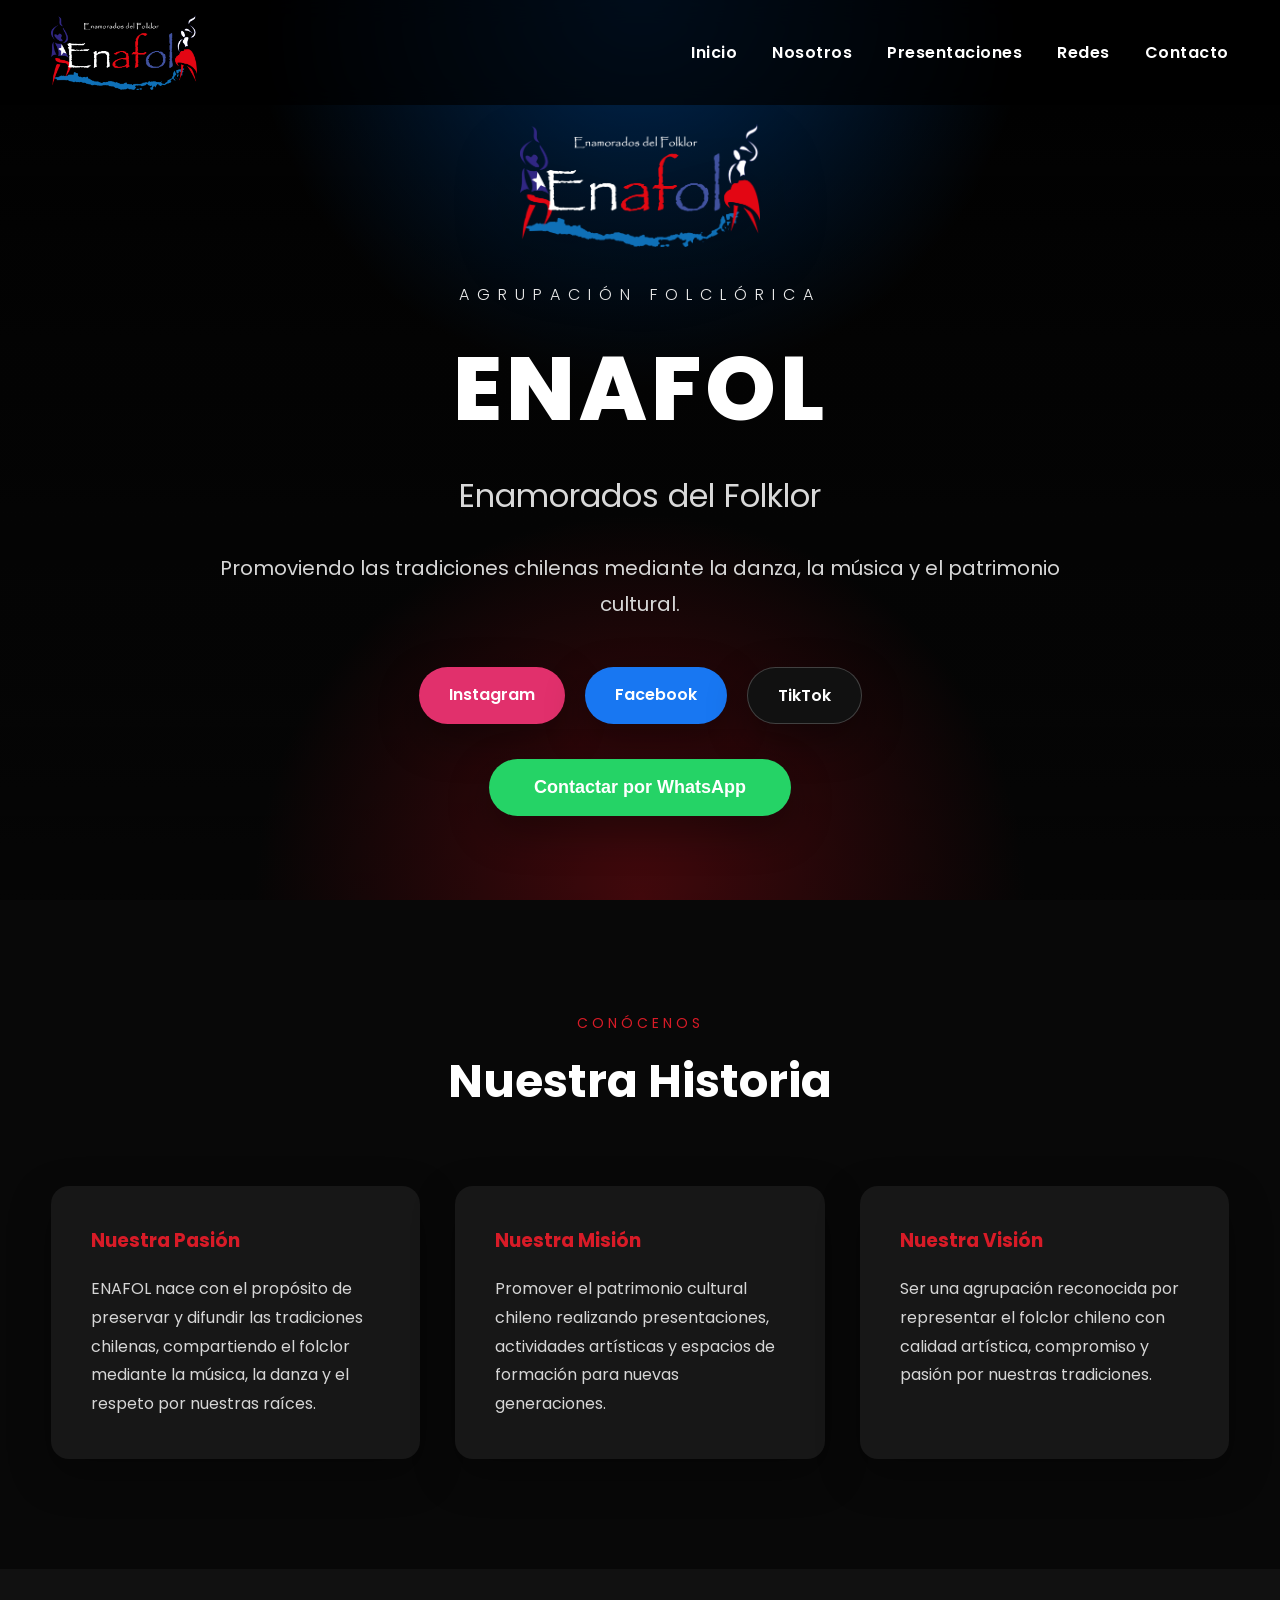
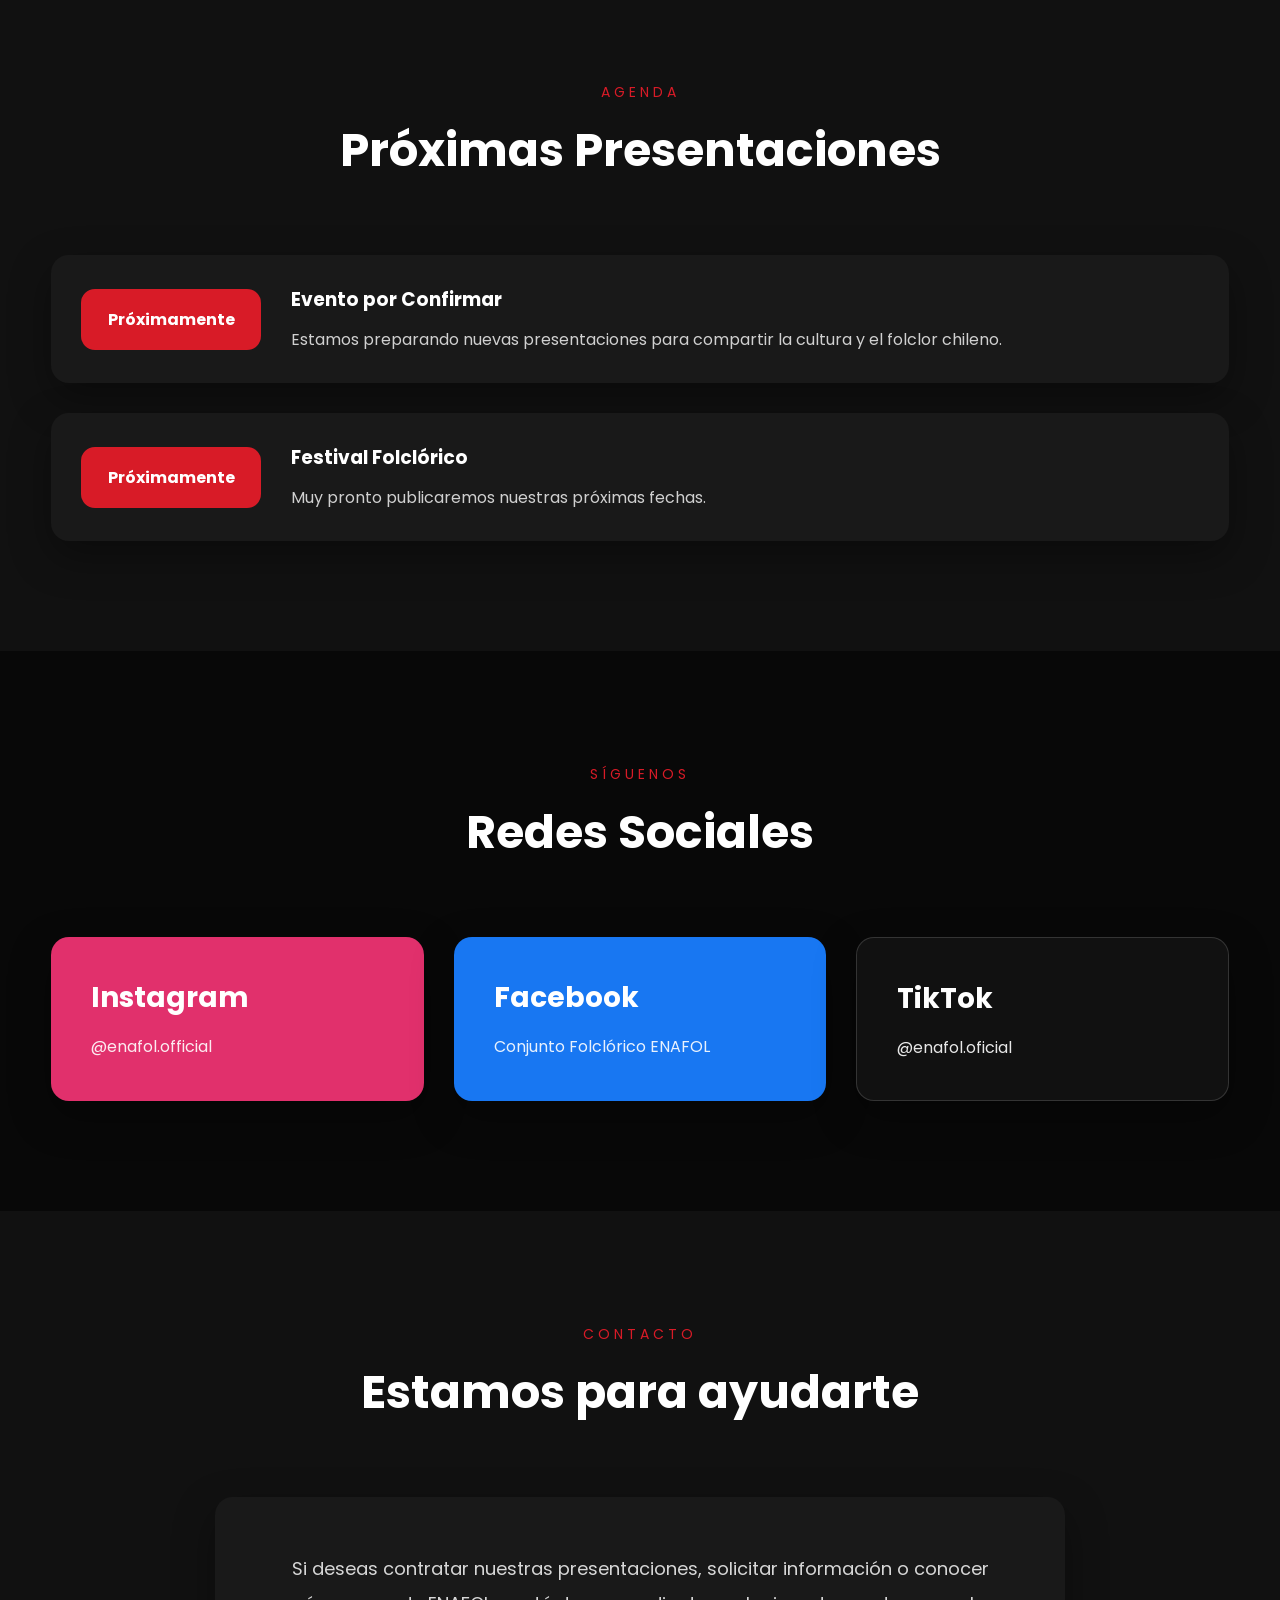
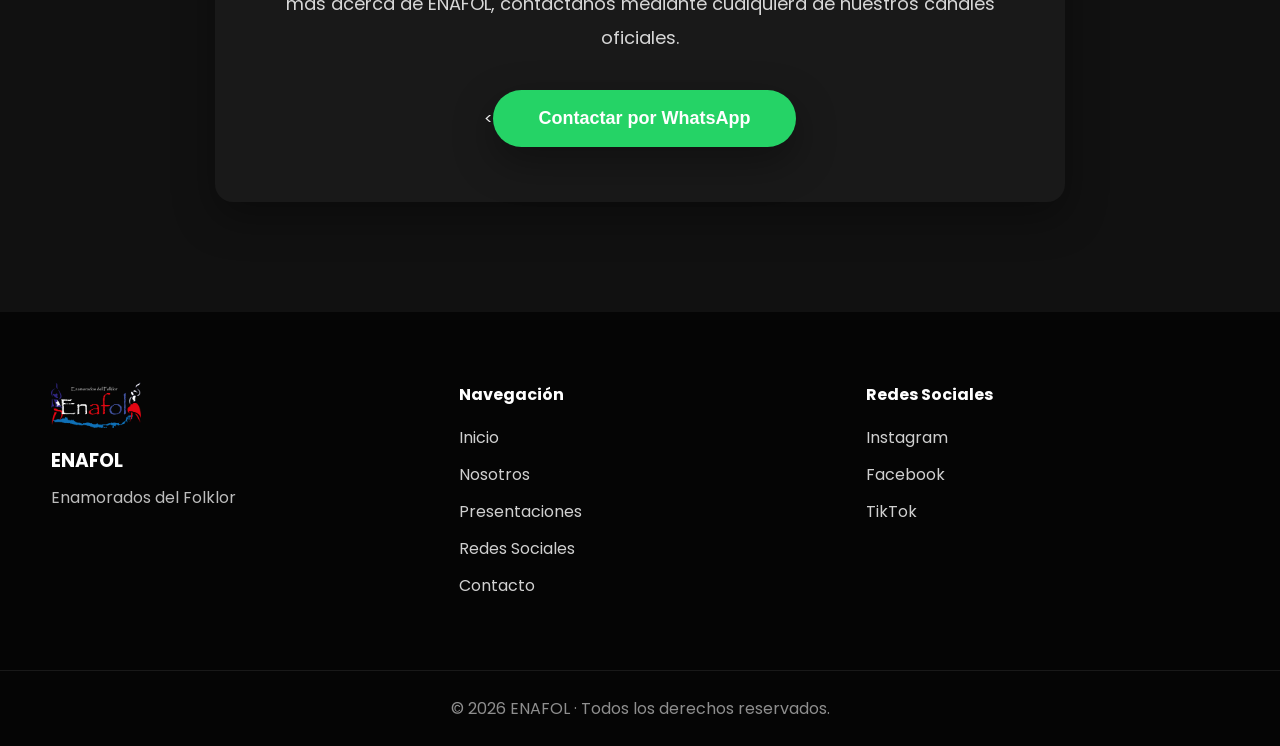
==== index.html @ a0779ae0 "remm" ====
<!DOCTYPE html>
<html lang="es">

<head>

    <meta charset="UTF-8">

    <meta name="viewport"
          content="width=device-width, initial-scale=1.0">

    <meta http-equiv="X-UA-Compatible"
          content="IE=edge">

    <title>ENAFOL | Enamorados del Folklor</title>

    <meta name="description"
          content="Agrupación Folclórica ENAFOL - Difusión de la cultura y tradiciones chilenas.">

    <meta name="keywords"
          content="Folclor, Chile, Cueca, ENAFOL, Música, Danza">

    <meta name="author"
          content="ENAFOL">

    <meta name="theme-color"
          content="#0b0b0b">

    <link rel="manifest"
          href="manifest.json">

    <link rel="icon"
          href="assets/images/logo.png">

    <link rel="preconnect"
          href="https://fonts.googleapis.com">

    <link rel="preconnect"
          href="https://fonts.gstatic.com"
          crossorigin>

    <link href="https://fonts.googleapis.com/css2?family=Poppins:wght@300;400;500;600;700;800&display=swap"
          rel="stylesheet">

    <link rel="stylesheet"
          href="css/style.css">

</head>

<body>

<header id="header">

    <div class="container">

        <a href="#inicio"
           class="logo">

            <img src="assets/images/logo.png"
                 alt="Logo ENAFOL">

        </a>

        <button id="btnMenu"
                class="menu-toggle">

            ☰

        </button>

        <nav id="menu">

            <ul>

                <li>

                    <a href="#inicio">

                        Inicio

                    </a>

                </li>

                <li>

                    <a href="#nosotros">

                        Nosotros

                    </a>

                </li>

                <li>

                    <a href="#presentaciones">

                        Presentaciones

                    </a>

                </li>

                <li>

                    <a href="#redes">

                        Redes

                    </a>

                </li>

                <li>

                    <a href="#contacto">

                        Contacto

                    </a>

                </li>

            </ul>

        </nav>

    </div>

</header>

<section id="inicio"
         class="hero">

    <div class="hero-background"></div>

    <div class="hero-overlay"></div>

    <div class="hero-content">

        <img class="hero-logo"
             src="assets/images/logo.png"
             alt="Logo ENAFOL">

        <span class="hero-small">

            AGRUPACIÓN FOLCLÓRICA

        </span>

        <h1>

            ENAFOL

        </h1>

        <h2>

            Enamorados del Folklor

        </h2>

        <p>

            Promoviendo las tradiciones chilenas mediante la danza,
            la música y el patrimonio cultural.

        </p>

        <div class="hero-buttons">

            <a class="btn btn-instagram"

               href="https://www.instagram.com/enafol.official"

               target="_blank">

                Instagram

            </a>

            <a class="btn btn-facebook"

               href="https://www.facebook.com/conjuntofolcloricoEnafol"

               target="_blank">

                Facebook

            </a>

            <a class="btn btn-tiktok"

               href="https://www.tiktok.com/@enafol.oficial"

               target="_blank">

                TikTok

            </a>

        </div>

        <button class="btn-whatsapp abrirWhatsapp">
                Contactar por WhatsApp
        </button>

    </div>

</section>
<section id="nosotros"
         class="section">

    <div class="container">

        <div class="section-title">

            <span>Conócenos</span>

            <h2>Nuestra Historia</h2>

        </div>

        <div class="about-grid">

            <div class="about-card">

                <h3>

                    Nuestra Pasión

                </h3>

                <p>

                    ENAFOL nace con el propósito de preservar y difundir
                    las tradiciones chilenas, compartiendo el folclor
                    mediante la música, la danza y el respeto por nuestras
                    raíces.

                </p>

            </div>

            <div class="about-card">

                <h3>

                    Nuestra Misión

                </h3>

                <p>

                    Promover el patrimonio cultural chileno realizando
                    presentaciones, actividades artísticas y espacios de
                    formación para nuevas generaciones.

                </p>

            </div>

            <div class="about-card">

                <h3>

                    Nuestra Visión

                </h3>

                <p>

                    Ser una agrupación reconocida por representar el
                    folclor chileno con calidad artística, compromiso y
                    pasión por nuestras tradiciones.

                </p>

            </div>

        </div>

    </div>

</section>

<section id="presentaciones"
         class="section dark">

    <div class="container">

        <div class="section-title">

            <span>Agenda</span>

            <h2>Próximas Presentaciones</h2>

        </div>

        <div class="events">

            <div class="event-card">

                <div class="event-date">

                    Próximamente

                </div>

                <div class="event-info">

                    <h3>

                        Evento por Confirmar

                    </h3>

                    <p>

                        Estamos preparando nuevas presentaciones para
                        compartir la cultura y el folclor chileno.

                    </p>

                </div>

            </div>

            <div class="event-card">

                <div class="event-date">

                    Próximamente

                </div>

                <div class="event-info">

                    <h3>

                        Festival Folclórico

                    </h3>

                    <p>

                        Muy pronto publicaremos nuestras próximas fechas.

                    </p>

                </div>

            </div>

        </div>

    </div>

</section>

<section id="redes"
         class="section">

    <div class="container">

        <div class="section-title">

            <span>Síguenos</span>

            <h2>Redes Sociales</h2>

        </div>

        <div class="social-grid">

            <a href="https://www.instagram.com/enafol.official"
               target="_blank"
               class="social-card instagram">

                <h3>

                    Instagram

                </h3>

                <p>

                    @enafol.official

                </p>

            </a>

            <a href="https://www.facebook.com/conjuntofolcloricoEnafol"
               target="_blank"
               class="social-card facebook">

                <h3>

                    Facebook

                </h3>

                <p>

                    Conjunto Folclórico ENAFOL

                </p>

            </a>

            <a href="https://www.tiktok.com/@enafol.oficial"
               target="_blank"
               class="social-card tiktok">

                <h3>

                    TikTok

                </h3>

                <p>

                    @enafol.oficial

                </p>

            </a>

        </div>

    </div>

</section>
<section id="contacto"
         class="section dark">

    <div class="container">

        <div class="section-title">

            <span>Contacto</span>

            <h2>Estamos para ayudarte</h2>

        </div>

        <div class="contact-box">

            <p>

                Si deseas contratar nuestras presentaciones,
                solicitar información o conocer más acerca de
                ENAFOL, contáctanos mediante cualquiera de
                nuestros canales oficiales.

            </p>

            <<button class="btn-whatsapp abrirWhatsapp">
    Contactar por WhatsApp
</button>

        </div>

    </div>

</section>

<footer>

    <div class="container footer-container">

        <div class="footer-logo">

            <img src="assets/images/logo.png"
                 alt="Logo ENAFOL">

            <h3>ENAFOL</h3>

            <p>

                Enamorados del Folklor

            </p>

        </div>

        <div class="footer-links">

            <h4>

                Navegación

            </h4>

            <a href="#inicio">Inicio</a>

            <a href="#nosotros">Nosotros</a>

            <a href="#presentaciones">Presentaciones</a>

            <a href="#redes">Redes Sociales</a>

            <a href="#contacto">Contacto</a>

        </div>

        <div class="footer-social">

            <h4>

                Redes Sociales

            </h4>

            <a href="https://www.instagram.com/enafol.official"
               target="_blank">

                Instagram

            </a>

            <a href="https://www.facebook.com/conjuntofolcloricoEnafol"
               target="_blank">

                Facebook

            </a>

            <a href="https://www.tiktok.com/@enafol.oficial"
               target="_blank">

                TikTok

            </a>

        </div>

    </div>

    <div class="copyright">

        © 2026 ENAFOL · Todos los derechos reservados.

    </div>

</footer>

<!-- ==========================
     MODAL WHATSAPP
=========================== -->

<div id="modalWhatsapp"
     class="modal">

    <div class="modal-box">

        <span id="cerrarModal"
              class="cerrar">

            &times;

        </span>

        <h2>

            Contactar ENAFOL

        </h2>

        <p>

            Selecciona la persona con quien deseas comunicarte.

        </p>

        <div class="wa-card">

            <div>

                <h3>Juan Cerda</h3>

                <small>Presidencia</small>

            </div>

            <a href="https://wa.me/56954256592?text=Hola%20Juan,%20quisiera%20información%20sobre%20ENAFOL."
               target="_blank">

                Contactar

            </a>

        </div>

        <div class="wa-card">

            <div>

                <h3>Marisol</h3>

                <small>Contrataciones</small>

            </div>

            <a href="https://wa.me/56977661780?text=Hola%20Marisol,%20quisiera%20información%20sobre%20presentaciones%20de%20ENAFOL."
               target="_blank">

                Contactar

            </a>

        </div>

        <div class="wa-card">

            <div>

                <h3>Carlos</h3>

                <small>Difusión</small>

            </div>

            <a href="https://wa.me/56971276747?text=Hola%20Carlos,%20quisiera%20información%20sobre%20ENAFOL."
               target="_blank">

                Contactar

            </a>

        </div>

        <div class="wa-card">

            <div>

                <h3>Jaime</h3>

                <small>Difusión</small>

            </div>

            <a href="https://wa.me/56955281455?text=Hola%20Jaime,%20quisiera%20información%20sobre%20ENAFOL."
               target="_blank">

                Contactar

            </a>

        </div>

        <div class="wa-card">

            <div>

                <h3>Silvia</h3>

                <small>Difusión</small>

            </div>

            <a href="https://wa.me/56988896918?text=Hola%20Silvia,%20quisiera%20información%20sobre%20ENAFOL."
               target="_blank">

                Contactar

            </a>

        </div>

    </div>

</div>
<script src="js/app.js"></script>

</body>

</html>
---- css/style.css ----
/*==================================================
 ENAFOL v2.0
 style.css
==================================================*/

*{
    margin:0;
    padding:0;
    box-sizing:border-box;
}

:root{

    --color-primary:#d81b27;
    --color-secondary:#004fa3;
    --color-dark:#080808;
    --color-black:#000000;
    --color-white:#ffffff;
    --color-gray:#d8d8d8;

    --shadow:0 15px 40px rgba(0,0,0,.35);

    --radius:18px;

    --transition:.35s;

}

html{

    scroll-behavior:smooth;

}

body{

    font-family:'Poppins',sans-serif;

    background:var(--color-dark);

    color:var(--color-white);

    overflow-x:hidden;

}

img{

    max-width:100%;

    display:block;

}

a{

    text-decoration:none;

}

.container{

    width:min(1200px,92%);

    margin:auto;

}

/*==================================
 HEADER
==================================*/

#header{

    position:fixed;

    top:0;

    left:0;

    width:100%;

    z-index:9999;

    background:rgba(0,0,0,.70);

    backdrop-filter:blur(12px);

}

#header .container{

    display:flex;

    justify-content:space-between;

    align-items:center;

    padding:15px 0;

}

.logo img{

    height:75px;

    width:auto;

}

#menu ul{

    display:flex;

    gap:35px;

    list-style:none;

}

#menu a{

    color:white;

    font-weight:600;

    letter-spacing:.5px;

    transition:var(--transition);

}

#menu a:hover{

    color:var(--color-primary);

}

.menu-toggle{

    display:none;

    border:none;

    background:none;

    color:white;

    font-size:34px;

    cursor:pointer;

}

/*==================================
 HERO
==================================*/

.hero{

    position:relative;

    min-height:100vh;

    display:flex;

    justify-content:center;

    align-items:center;

    overflow:hidden;

    padding:120px 20px 80px;

}

.hero-background{

    position:absolute;

    inset:0;

    background:

    radial-gradient(circle at top,var(--color-secondary) 0%,transparent 35%),

    radial-gradient(circle at bottom,var(--color-primary) 0%,transparent 35%),

    linear-gradient(180deg,#000,#101010);

}

.hero-overlay{

    position:absolute;

    inset:0;

    background:linear-gradient(
        rgba(0,0,0,.45),
        rgba(0,0,0,.70)
    );

}

.hero-content{

    position:relative;

    z-index:10;

    text-align:center;

    max-width:900px;

}

.hero-logo{

    width:240px;

    margin:auto;

    margin-bottom:35px;

    filter:drop-shadow(0 15px 35px rgba(0,0,0,.45));

    animation:flotar 4s ease-in-out infinite;

}

.hero-small{

    display:block;

    letter-spacing:8px;

    font-weight:300;

    margin-bottom:15px;

    color:#ececec;

}

.hero h1{

    font-size:90px;

    font-weight:800;

    letter-spacing:4px;

}

.hero h2{

    font-size:32px;

    font-weight:400;

    margin-top:15px;

    color:#d9d9d9;

}

.hero p{

    margin-top:30px;

    font-size:20px;

    line-height:1.8;

    color:#d6d6d6;

}

@keyframes flotar{

    0%{

        transform:translateY(0);

    }

    50%{

        transform:translateY(-10px);

    }

    100%{

        transform:translateY(0);

    }

}
/*==================================
 BOTONES
==================================*/

.hero-buttons{

    display:flex;

    justify-content:center;

    flex-wrap:wrap;

    gap:20px;

    margin-top:45px;

}

.btn{

    padding:15px 30px;

    border-radius:50px;

    font-weight:600;

    transition:var(--transition);

    color:white;

    box-shadow:var(--shadow);

}

.btn:hover{

    transform:translateY(-4px);

}

.btn-instagram{

    background:#E1306C;

}

.btn-facebook{

    background:#1877F2;

}

.btn-tiktok{

    background:#111111;

    border:1px solid rgba(255,255,255,.2);

}

.btn-whatsapp{

    margin-top:35px;

    padding:18px 45px;

    border:none;

    border-radius:50px;

    background:#25D366;

    color:white;

    font-size:18px;

    font-weight:700;

    cursor:pointer;

    transition:var(--transition);

    box-shadow:var(--shadow);

}

.btn-whatsapp:hover{

    transform:translateY(-4px);

}

/*==================================
 SECCIONES
==================================*/

.section{

    padding:110px 0;

}

.section.dark{

    background:#111111;

}

.section-title{

    text-align:center;

    margin-bottom:70px;

}

.section-title span{

    color:var(--color-primary);

    text-transform:uppercase;

    letter-spacing:4px;

    font-size:14px;

}

.section-title h2{

    font-size:46px;

    margin-top:12px;

}

/*==================================
 NOSOTROS
==================================*/

.about-grid{

    display:grid;

    grid-template-columns:repeat(auto-fit,minmax(280px,1fr));

    gap:35px;

}

.about-card{

    background:#171717;

    padding:40px;

    border-radius:var(--radius);

    transition:var(--transition);

    box-shadow:var(--shadow);

}

.about-card:hover{

    transform:translateY(-8px);

}

.about-card h3{

    margin-bottom:20px;

    color:var(--color-primary);

}

.about-card p{

    color:#d6d6d6;

    line-height:1.8;

}

/*==================================
 PRESENTACIONES
==================================*/

.events{

    display:grid;

    gap:30px;

}

.event-card{

    display:flex;

    gap:30px;

    align-items:center;

    background:#191919;

    border-radius:var(--radius);

    padding:30px;

    box-shadow:var(--shadow);

}

.event-date{

    min-width:180px;

    text-align:center;

    padding:18px;

    border-radius:14px;

    background:var(--color-primary);

    font-weight:700;

}

.event-info h3{

    margin-bottom:12px;

}

.event-info p{

    color:#d0d0d0;

    line-height:1.7;

}

/*==================================
 REDES
==================================*/

.social-grid{

    display:grid;

    grid-template-columns:repeat(auto-fit,minmax(260px,1fr));

    gap:30px;

}

.social-card{

    display:block;

    padding:40px;

    border-radius:var(--radius);

    color:white;

    transition:var(--transition);

    box-shadow:var(--shadow);

}

.social-card:hover{

    transform:translateY(-8px);

}

.instagram{

    background:#E1306C;

}

.facebook{

    background:#1877F2;

}

.tiktok{

    background:#111111;

    border:1px solid rgba(255,255,255,.15);

}

.social-card h3{

    margin-bottom:15px;

    font-size:28px;

}

.social-card p{

    opacity:.9;

}
/*==================================
 CONTACTO
==================================*/

.contact-box{

    max-width:850px;

    margin:auto;

    text-align:center;

    background:#191919;

    padding:55px;

    border-radius:var(--radius);

    box-shadow:var(--shadow);

}

.contact-box p{

    font-size:18px;

    line-height:1.9;

    color:#d7d7d7;

}

/*==================================
 FOOTER
==================================*/

footer{

    background:#050505;

    padding:70px 0 25px;

}

.footer-container{

    display:grid;

    grid-template-columns:repeat(auto-fit,minmax(250px,1fr));

    gap:45px;

    align-items:flex-start;

}

.footer-logo img{

    width:90px;

    margin-bottom:18px;

}

.footer-logo h3{

    margin-bottom:10px;

}

.footer-logo p{

    color:#bdbdbd;

}

.footer-links h4,

.footer-social h4{

    margin-bottom:18px;

}

.footer-links a,

.footer-social a{

    display:block;

    color:#d0d0d0;

    margin-bottom:12px;

    transition:var(--transition);

}

.footer-links a:hover,

.footer-social a:hover{

    color:var(--color-primary);

}

.copyright{

    text-align:center;

    margin-top:60px;

    padding-top:25px;

    border-top:1px solid rgba(255,255,255,.08);

    color:#8e8e8e;

}

/*==================================
 MODAL WHATSAPP
==================================*/

.modal{

    position:fixed;
    inset:0;

    display:none;
    justify-content:center;
    align-items:center;

    padding:20px;

    background:rgba(0,0,0,.75);

    backdrop-filter:blur(8px);

    overflow-y:auto;

    -webkit-overflow-scrolling:touch;

    z-index:99999;

}

.modal.activo{

    display:flex;

    animation:fadeModal .25s ease;

}

.modal-box{

    width:100%;
    max-width:600px;

    max-height:90vh;

    overflow-y:auto;

    background:#171717;

    border-radius:20px;

    padding:35px;

    position:relative;

}

.modal-box h2{

    margin-bottom:10px;

}

.modal-box p{

    color:#cfcfcf;

    margin-bottom:30px;

}

.cerrar{

    position:sticky;

    top:0;

    float:right;

    cursor:pointer;

    font-size:34px;

    background:#171717;

    padding:5px 8px;

}

.wa-card{

    display:flex;

    justify-content:space-between;

    align-items:center;

    gap:20px;

    padding:18px 0;

    border-bottom:1px solid rgba(255,255,255,.08);

}

.wa-card:last-child{

    border-bottom:none;

}

.wa-card h3{

    margin-bottom:4px;

}

.wa-card small{

    color:#bfbfbf;

}

.wa-card a{

    background:#25D366;

    color:white;

    padding:10px 22px;

    border-radius:999px;

    font-weight:600;

    transition:var(--transition);

}

.wa-card a:hover{

    transform:translateY(-2px);

}

@keyframes fadeModal{

    from{

        opacity:0;

        transform:scale(.95);

    }

    to{

        opacity:1;

        transform:scale(1);

    }

}

/*==================================
 RESPONSIVE
==================================*/

@media(max-width:900px){

    .hero h1{

        font-size:62px;

    }

    .hero h2{

        font-size:26px;

    }

    .hero-logo{

        width:180px;

    }

    .event-card{

        flex-direction:column;

        text-align:center;

    }

}

@media(max-width:768px){

    .menu-toggle{

        display:block;

    }

    #menu{

        position:absolute;

        top:100%;

        left:0;

        width:100%;

        background:#050505;

        display:none;

    }

    #menu.activo{

        display:block;

    }

    #menu ul{

        flex-direction:column;

        gap:0;

    }

    #menu li{

        border-top:1px solid rgba(255,255,255,.08);

    }

    #menu a{

        display:block;

        padding:18px 25px;

    }

    .hero{

        padding-top:150px;

    }

    .hero h1{

        font-size:48px;

    }

    .hero h2{

        font-size:22px;

    }

    .hero p{

        font-size:17px;

    }

    .hero-buttons{

        flex-direction:column;

    }

    .btn{

        width:100%;

    }

    .contact-box{

        padding:35px 25px;

    }

    .modal-box{

        padding:30px 22px;

    }

    .wa-card{

        flex-direction:column;

        align-items:flex-start;

    }

    .wa-card a{

        width:100%;

        text-align:center;

    }

}
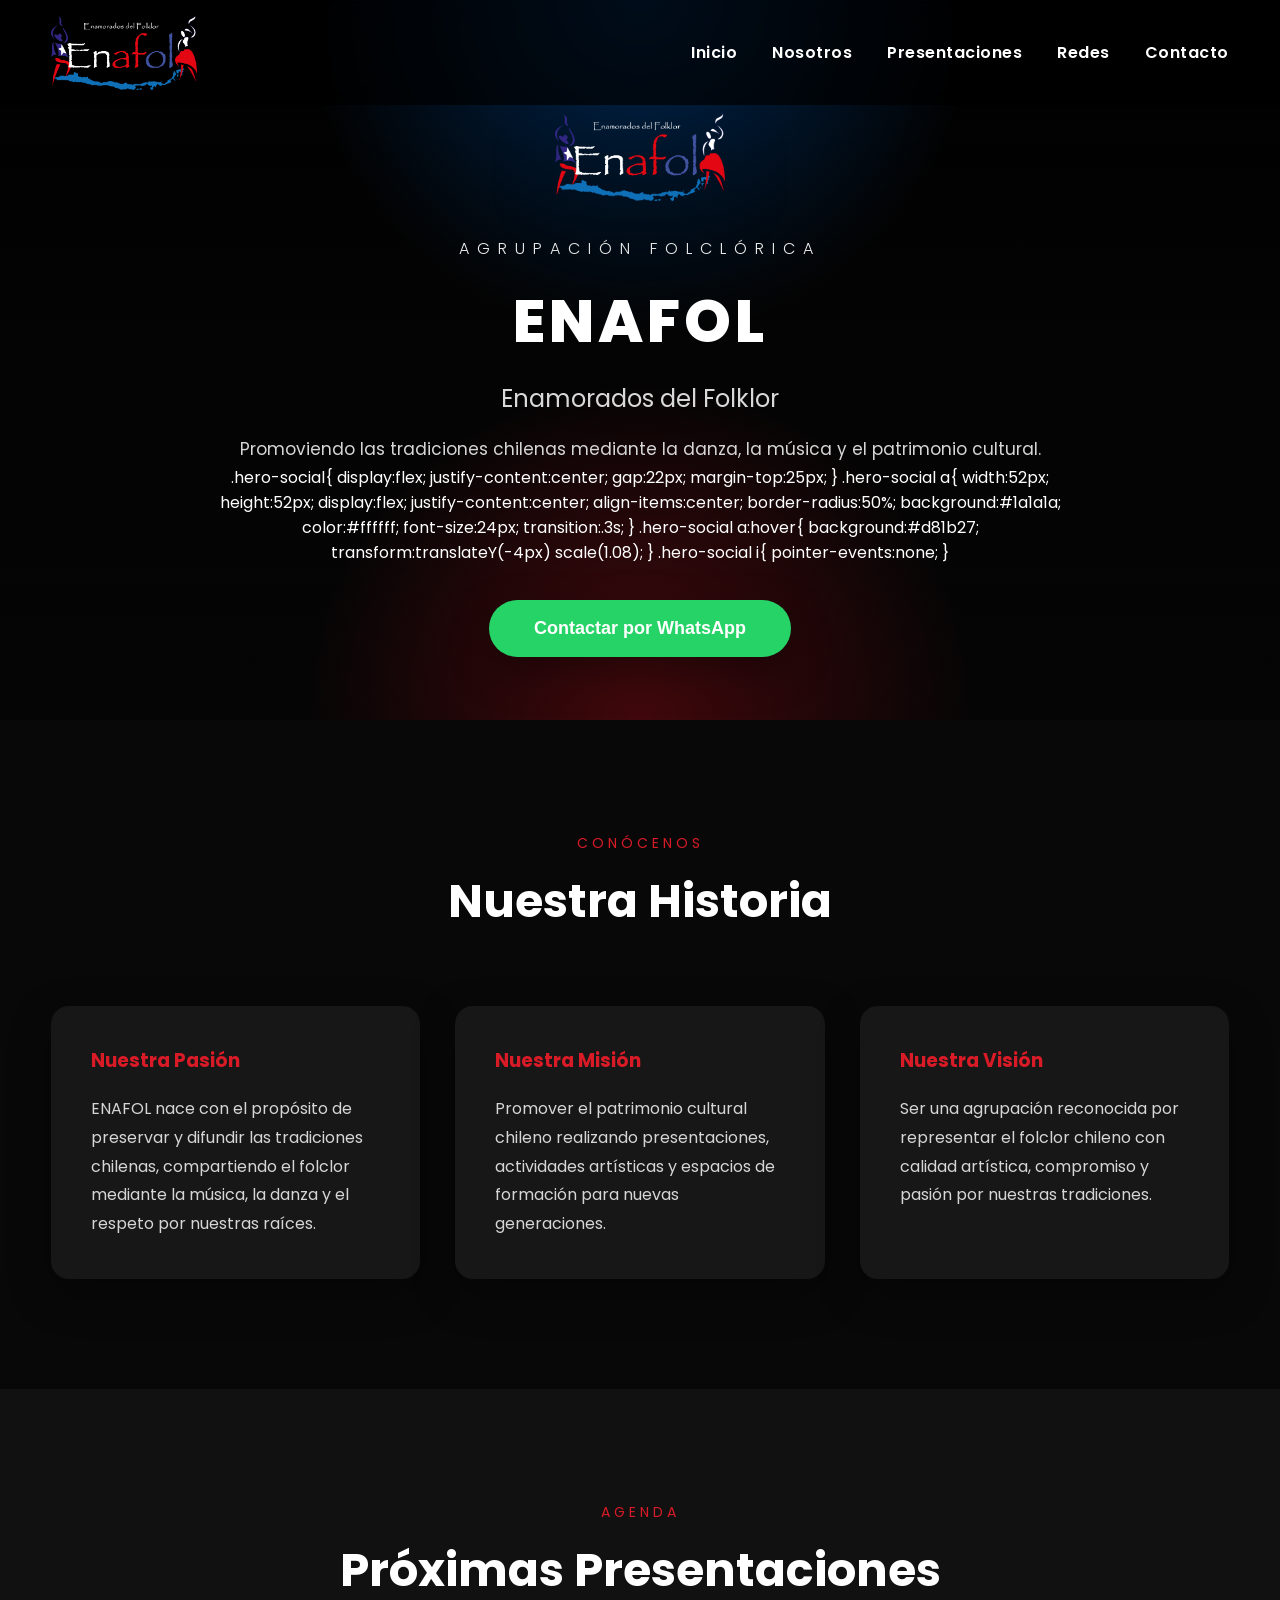
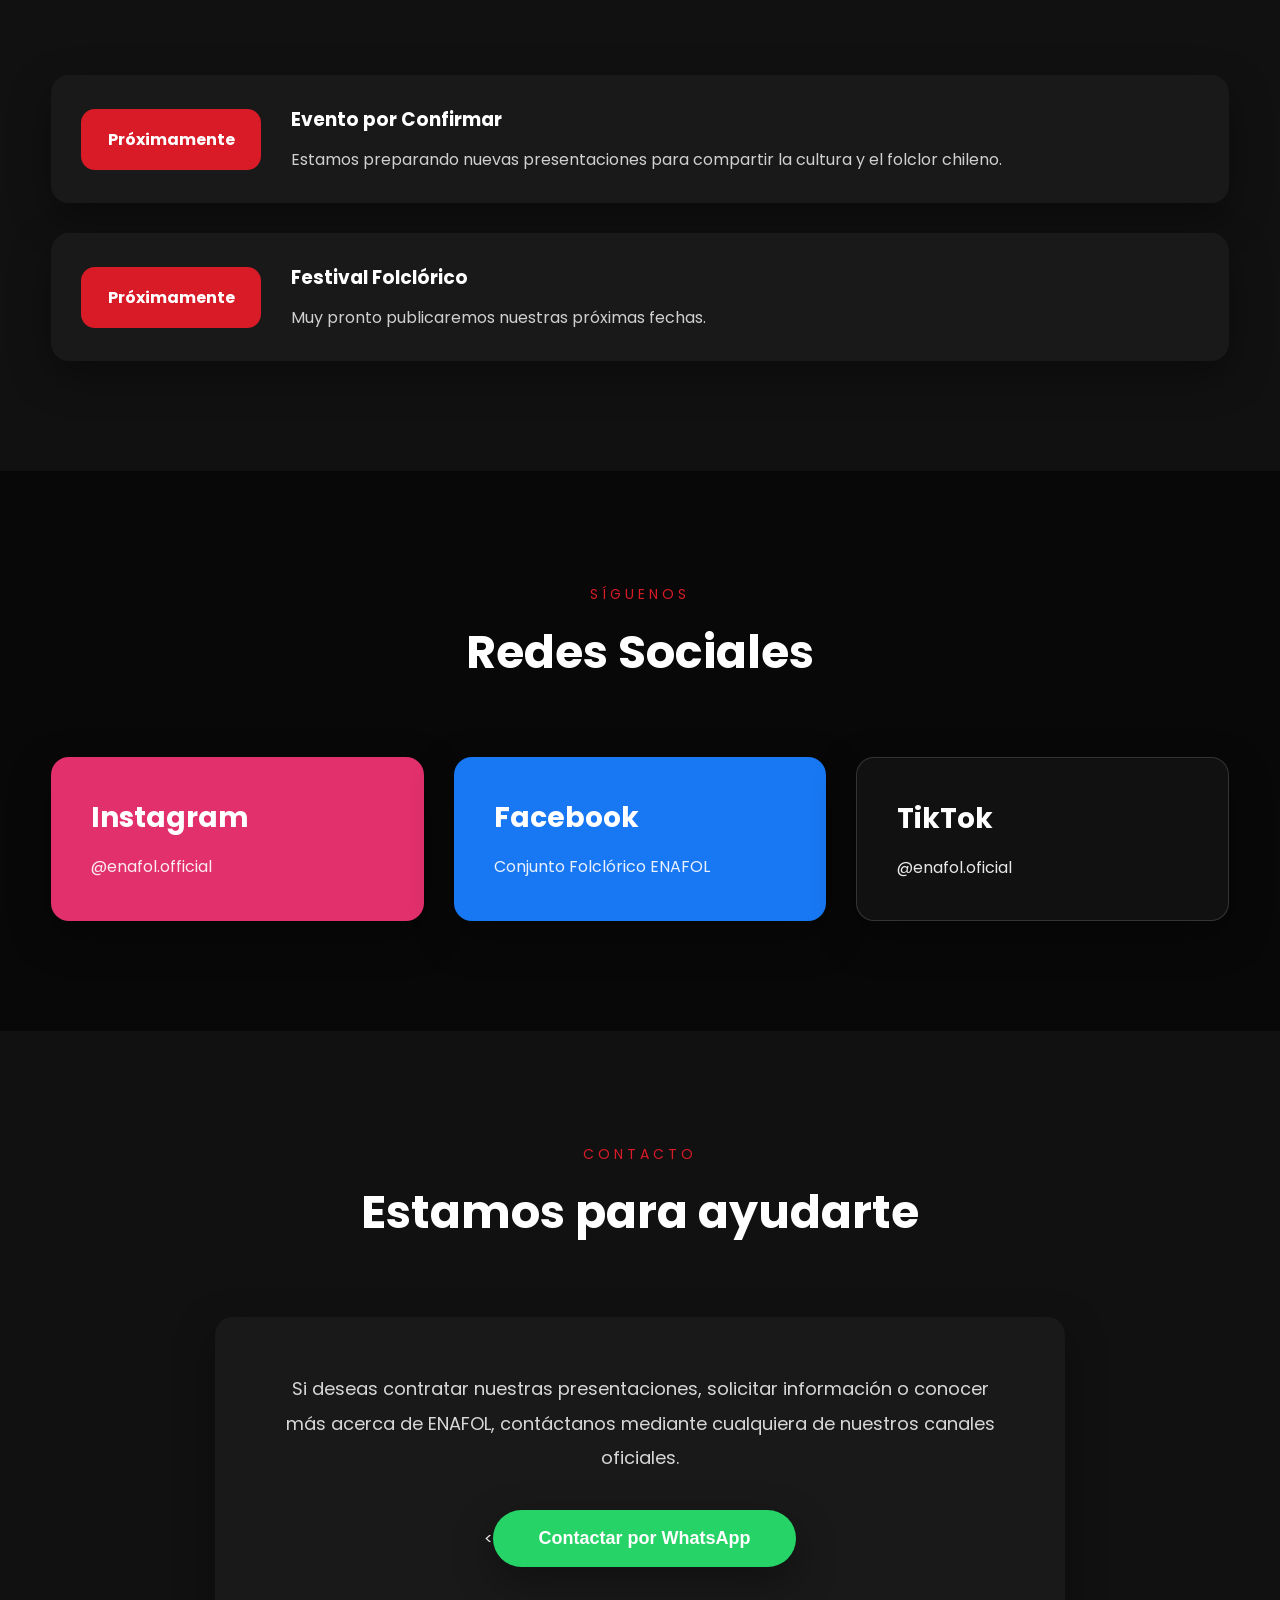
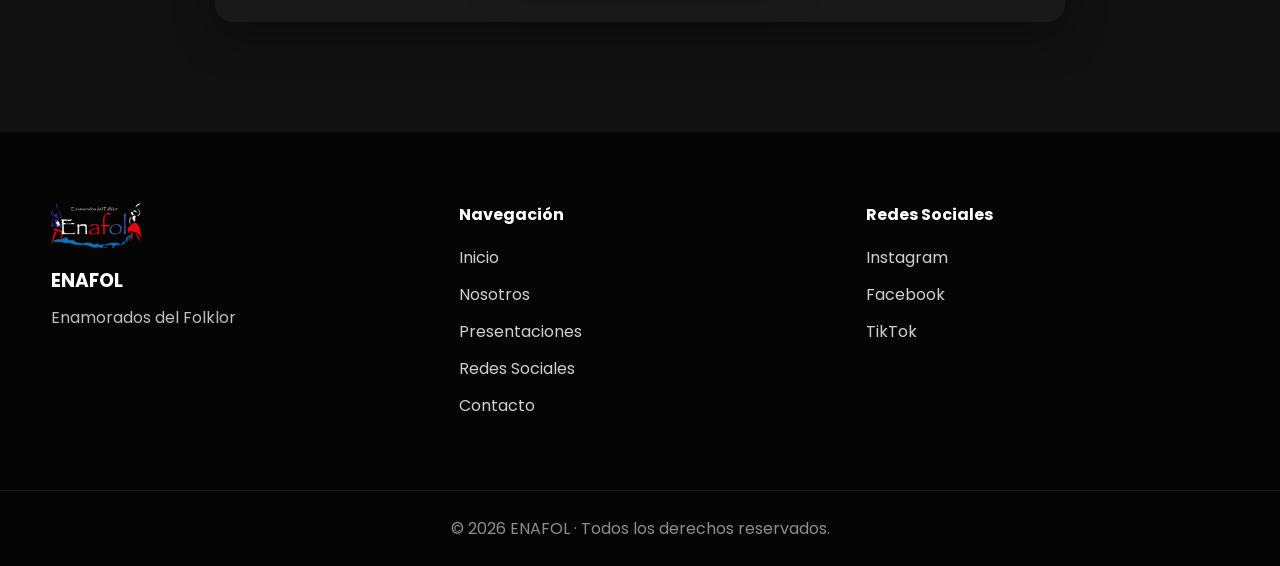
==== commit ee44cfd1: "iconos" ====
--- a/index.html
+++ b/index.html
@@ -2,6 +2,7 @@
 <html lang="es">
 
 <head>
+    <link rel="stylesheet" href="https://cdnjs.cloudflare.com/ajax/libs/font-awesome/6.7.2/css/all.min.css">
 
     <meta charset="UTF-8">
 
@@ -167,39 +168,49 @@
 
         </p>
 
-        <div class="hero-buttons">
-
-            <a class="btn btn-instagram"
-
-               href="https://www.instagram.com/enafol.official"
-
-               target="_blank">
-
-                Instagram
-
-            </a>
-
-            <a class="btn btn-facebook"
-
-               href="https://www.facebook.com/conjuntofolcloricoEnafol"
-
-               target="_blank">
-
-                Facebook
-
-            </a>
-
-            <a class="btn btn-tiktok"
-
-               href="https://www.tiktok.com/@enafol.oficial"
-
-               target="_blank">
-
-                TikTok
-
-            </a>
-
-        </div>
+.hero-social{
+
+    display:flex;
+    justify-content:center;
+    gap:22px;
+    margin-top:25px;
+
+}
+
+.hero-social a{
+
+    width:52px;
+    height:52px;
+
+    display:flex;
+    justify-content:center;
+    align-items:center;
+
+    border-radius:50%;
+
+    background:#1a1a1a;
+
+    color:#ffffff;
+
+    font-size:24px;
+
+    transition:.3s;
+
+}
+
+.hero-social a:hover{
+
+    background:#d81b27;
+
+    transform:translateY(-4px) scale(1.08);
+
+}
+
+.hero-social i{
+
+    pointer-events:none;
+
+}
 
         <button class="btn-whatsapp abrirWhatsapp">
                 Contactar por WhatsApp
--- a/css/style.css
+++ b/css/style.css
@@ -160,7 +160,7 @@
 
     position:relative;
 
-    min-height:100vh;
+    min-height:80vh;
 
     display:flex;
 
@@ -170,7 +170,7 @@
 
     overflow:hidden;
 
-    padding:120px 20px 80px;
+    padding:90px 20px 40px;
 
 }
 
@@ -217,7 +217,7 @@
 
 .hero-logo{
 
-    width:240px;
+    width:170px;
 
     margin:auto;
 
@@ -245,7 +245,7 @@
 
 .hero h1{
 
-    font-size:90px;
+    font-size:60px;
 
     font-weight:800;
 
@@ -255,7 +255,7 @@
 
 .hero h2{
 
-    font-size:32px;
+    font-size:24px;
 
     font-weight:400;
 
@@ -267,9 +267,9 @@
 
 .hero p{
 
-    margin-top:30px;
-
-    font-size:20px;
+    margin-top:18px;
+
+    font-size:17px;
 
     line-height:1.8;
 
@@ -1045,4 +1045,53 @@
 
     }
 
+}
+.hero-social{
+
+    display:flex;
+
+    justify-content:center;
+
+    gap:25px;
+
+    margin-top:30px;
+
+}
+
+.hero-social a{
+
+    width:55px;
+
+    height:55px;
+
+    display:flex;
+
+    justify-content:center;
+
+    align-items:center;
+
+    border-radius:50%;
+
+    background:#1b1b1b;
+
+    transition:.3s;
+
+}
+
+.hero-social a:hover{
+
+    transform:translateY(-5px) scale(1.08);
+
+    background:#d81b27;
+
+}
+
+.hero-social img{
+
+    width:28px;
+
+    height:28px;
+
+    filter:invert(1);
+
 }
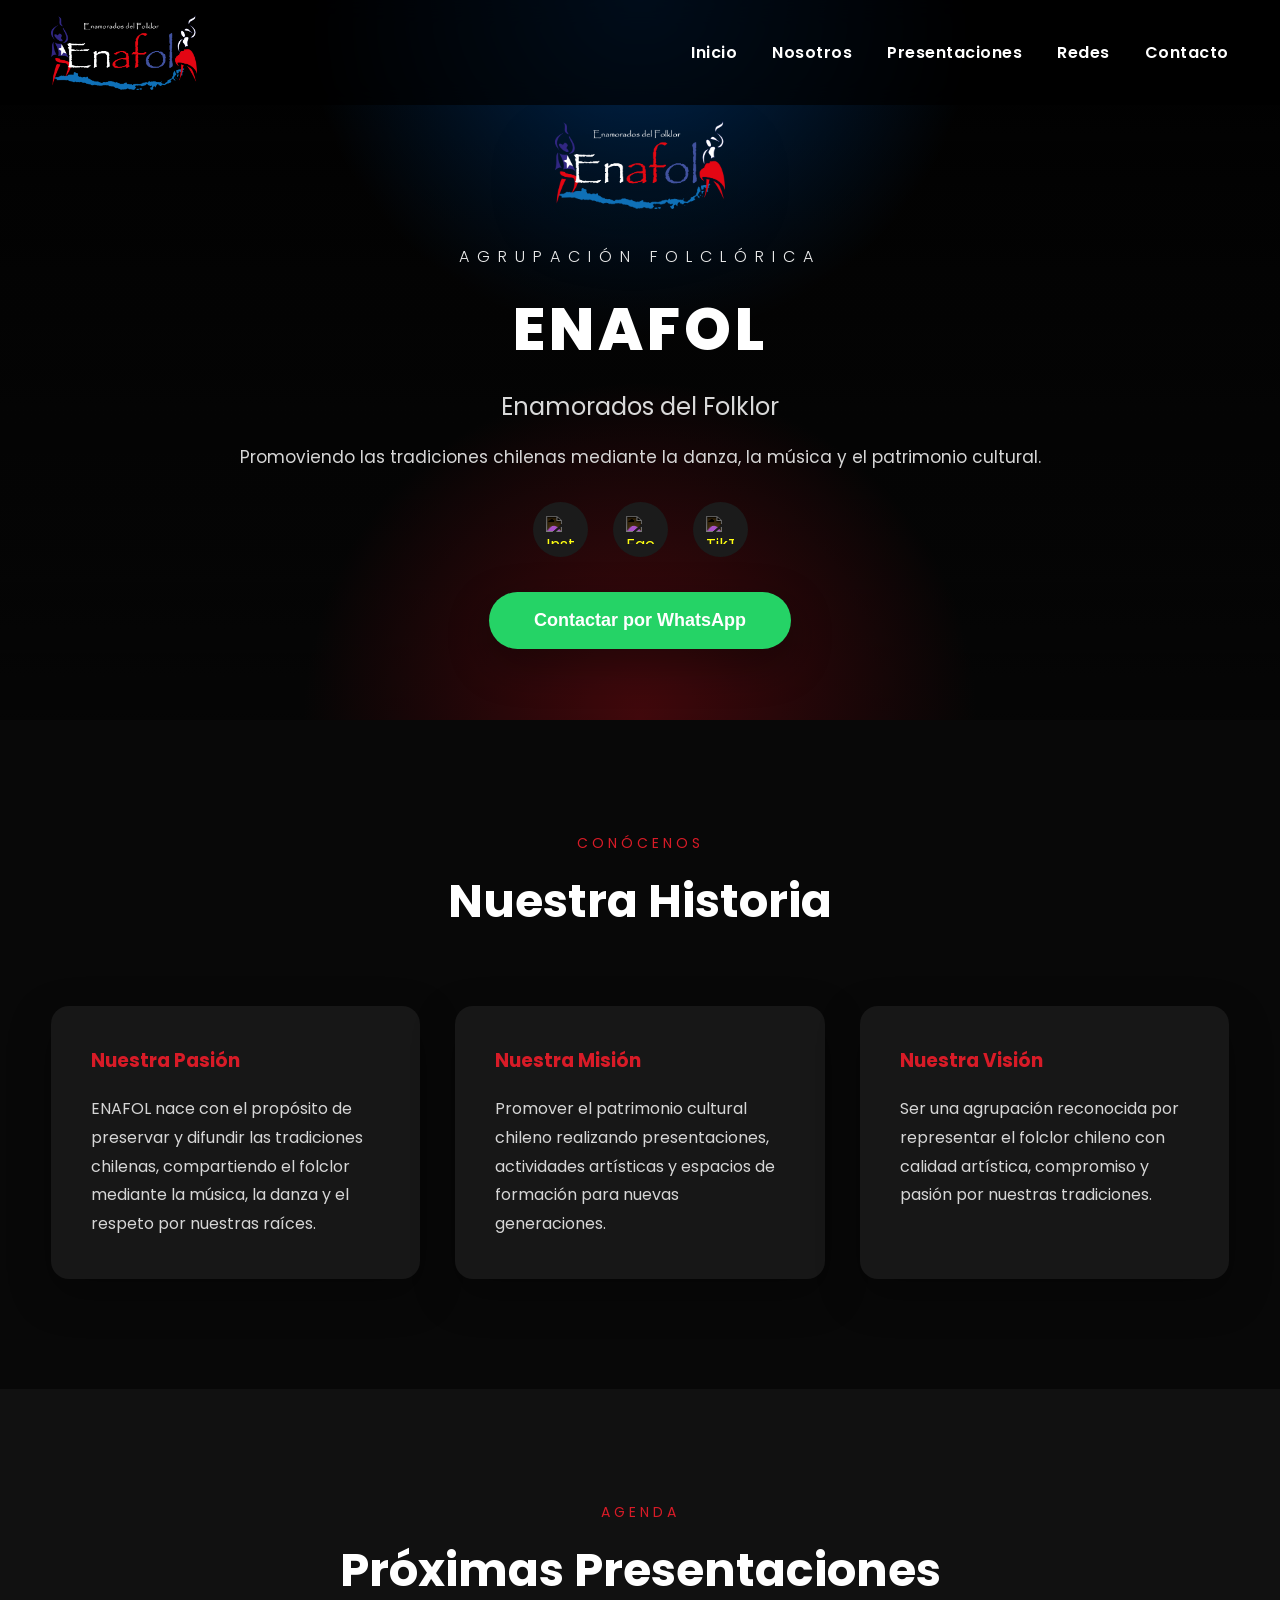
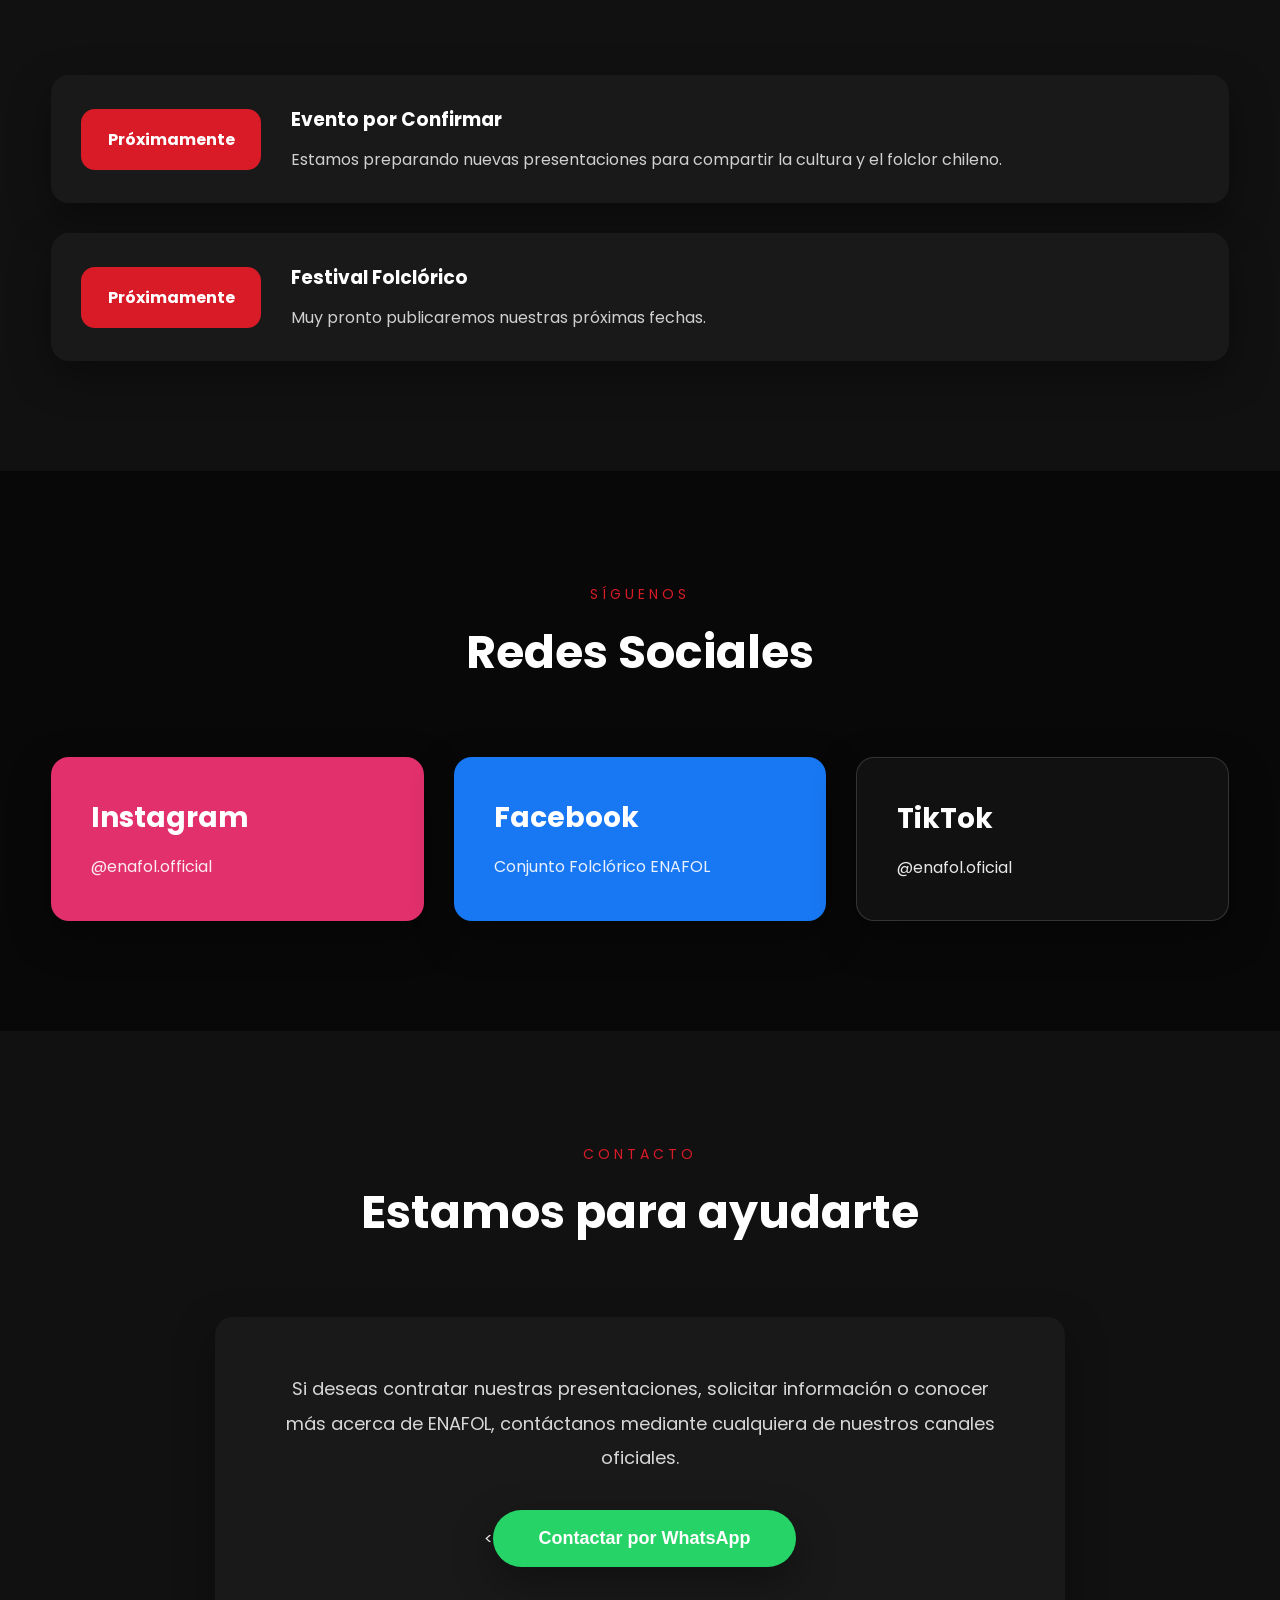
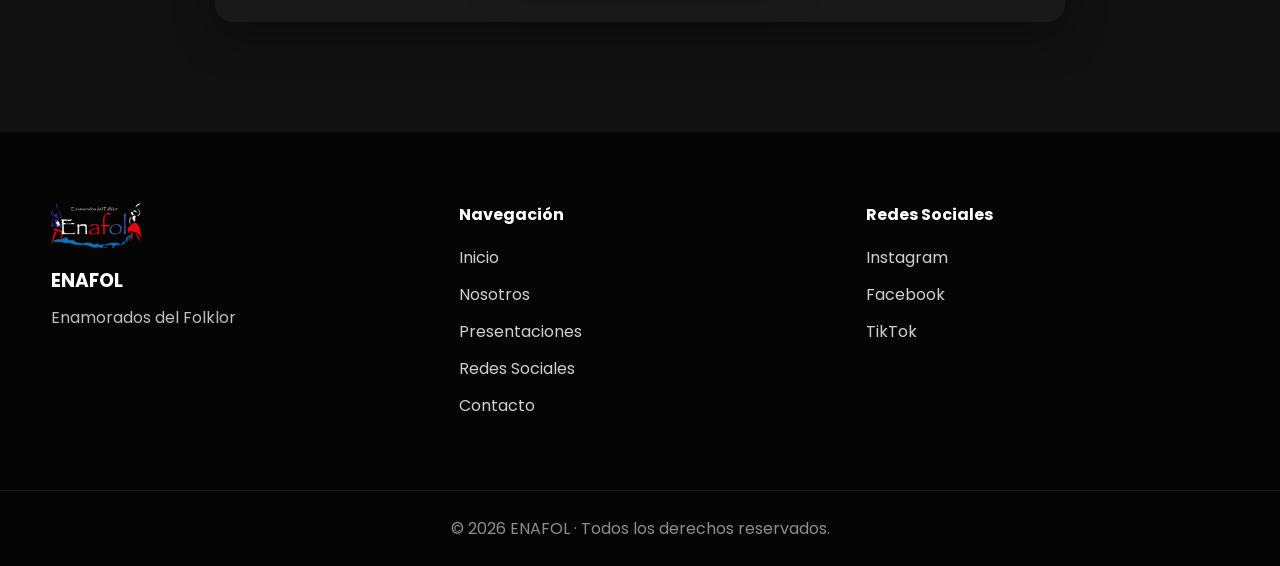
==== commit d2d96356: "Update index.html" ====
--- a/index.html
+++ b/index.html
@@ -168,49 +168,21 @@
 
         </p>
 
-.hero-social{
-
-    display:flex;
-    justify-content:center;
-    gap:22px;
-    margin-top:25px;
-
-}
-
-.hero-social a{
-
-    width:52px;
-    height:52px;
-
-    display:flex;
-    justify-content:center;
-    align-items:center;
-
-    border-radius:50%;
-
-    background:#1a1a1a;
-
-    color:#ffffff;
-
-    font-size:24px;
-
-    transition:.3s;
-
-}
-
-.hero-social a:hover{
-
-    background:#d81b27;
-
-    transform:translateY(-4px) scale(1.08);
-
-}
-
-.hero-social i{
-
-    pointer-events:none;
-
-}
+<div class="hero-social">
+
+    <a href="https://www.instagram.com/enafol.official" target="_blank">
+        <img src="assets/icons/instagram.svg" alt="Instagram">
+    </a>
+
+    <a href="https://www.facebook.com/conjuntofolcloricoEnafol" target="_blank">
+        <img src="assets/icons/facebook.svg" alt="Facebook">
+    </a>
+
+    <a href="https://www.tiktok.com/@enafol.oficial" target="_blank">
+        <img src="assets/icons/tiktok.svg" alt="TikTok">
+    </a>
+
+</div>
 
         <button class="btn-whatsapp abrirWhatsapp">
                 Contactar por WhatsApp
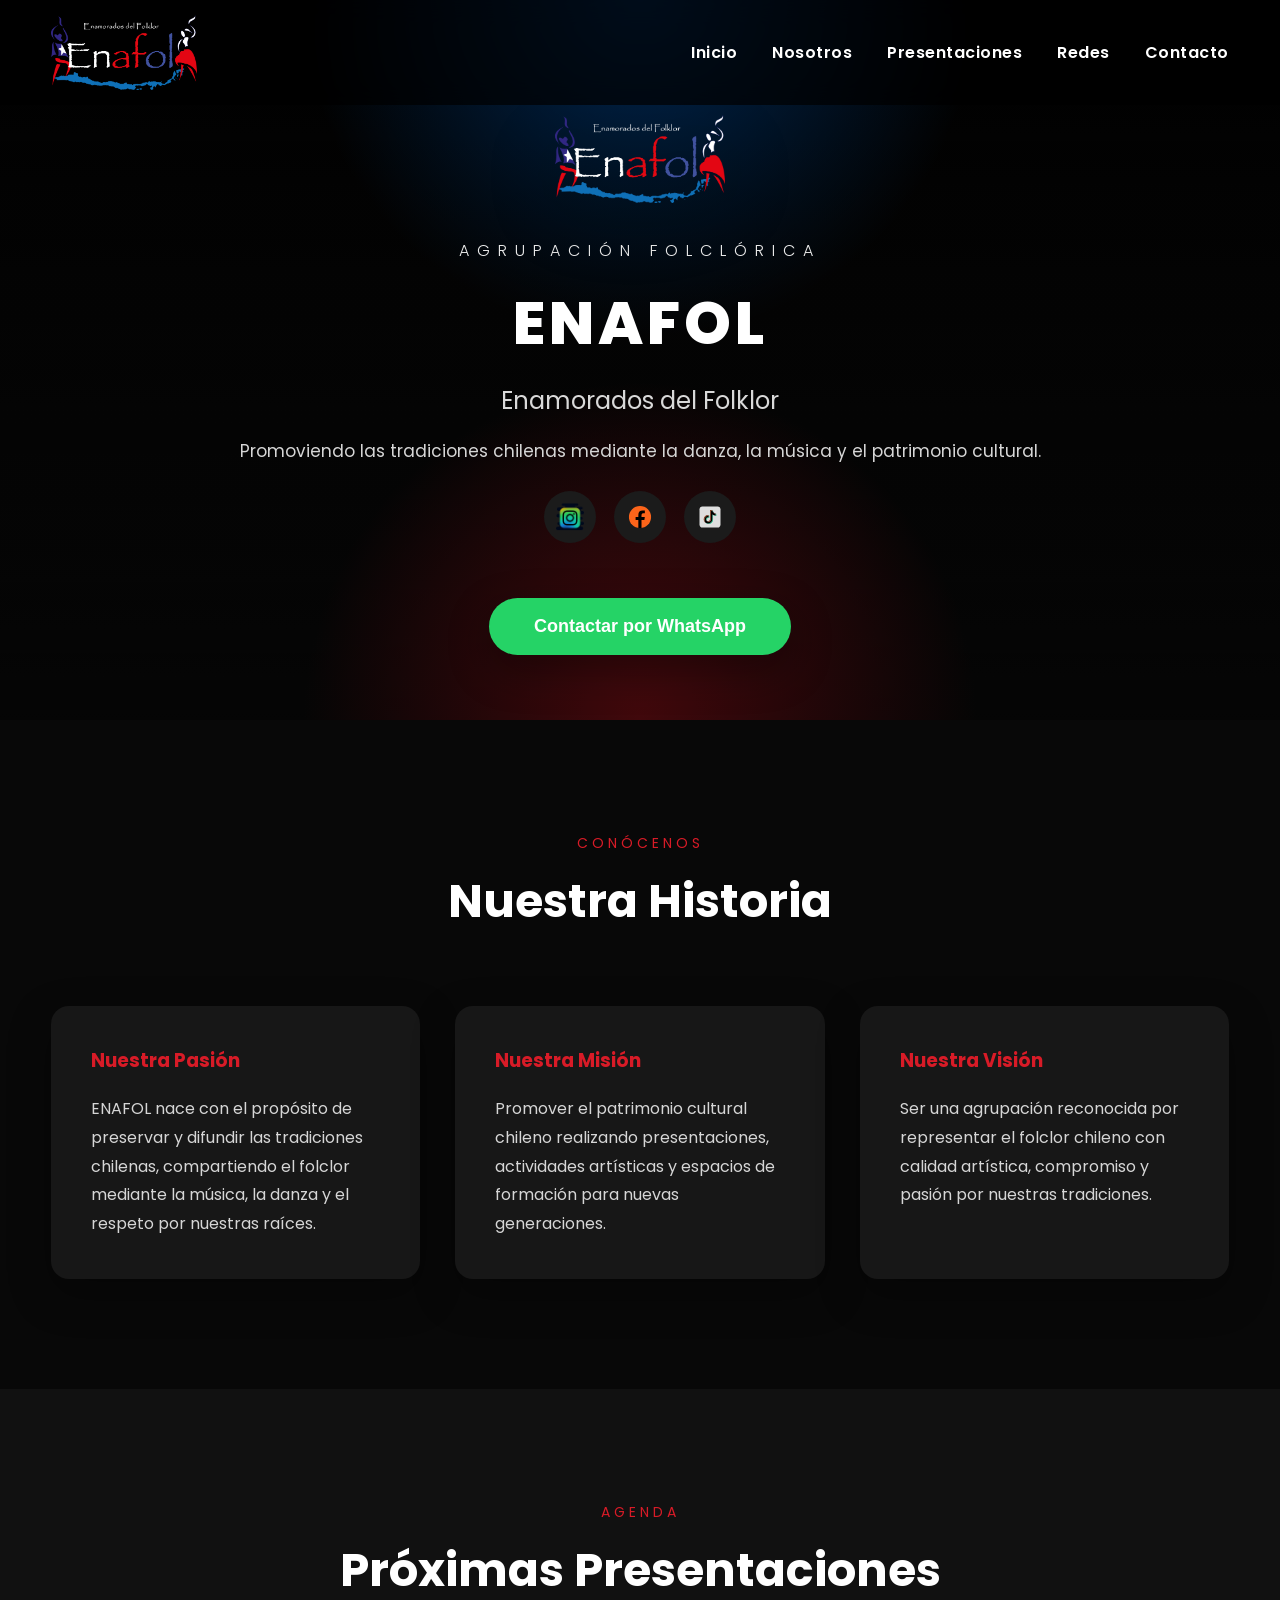
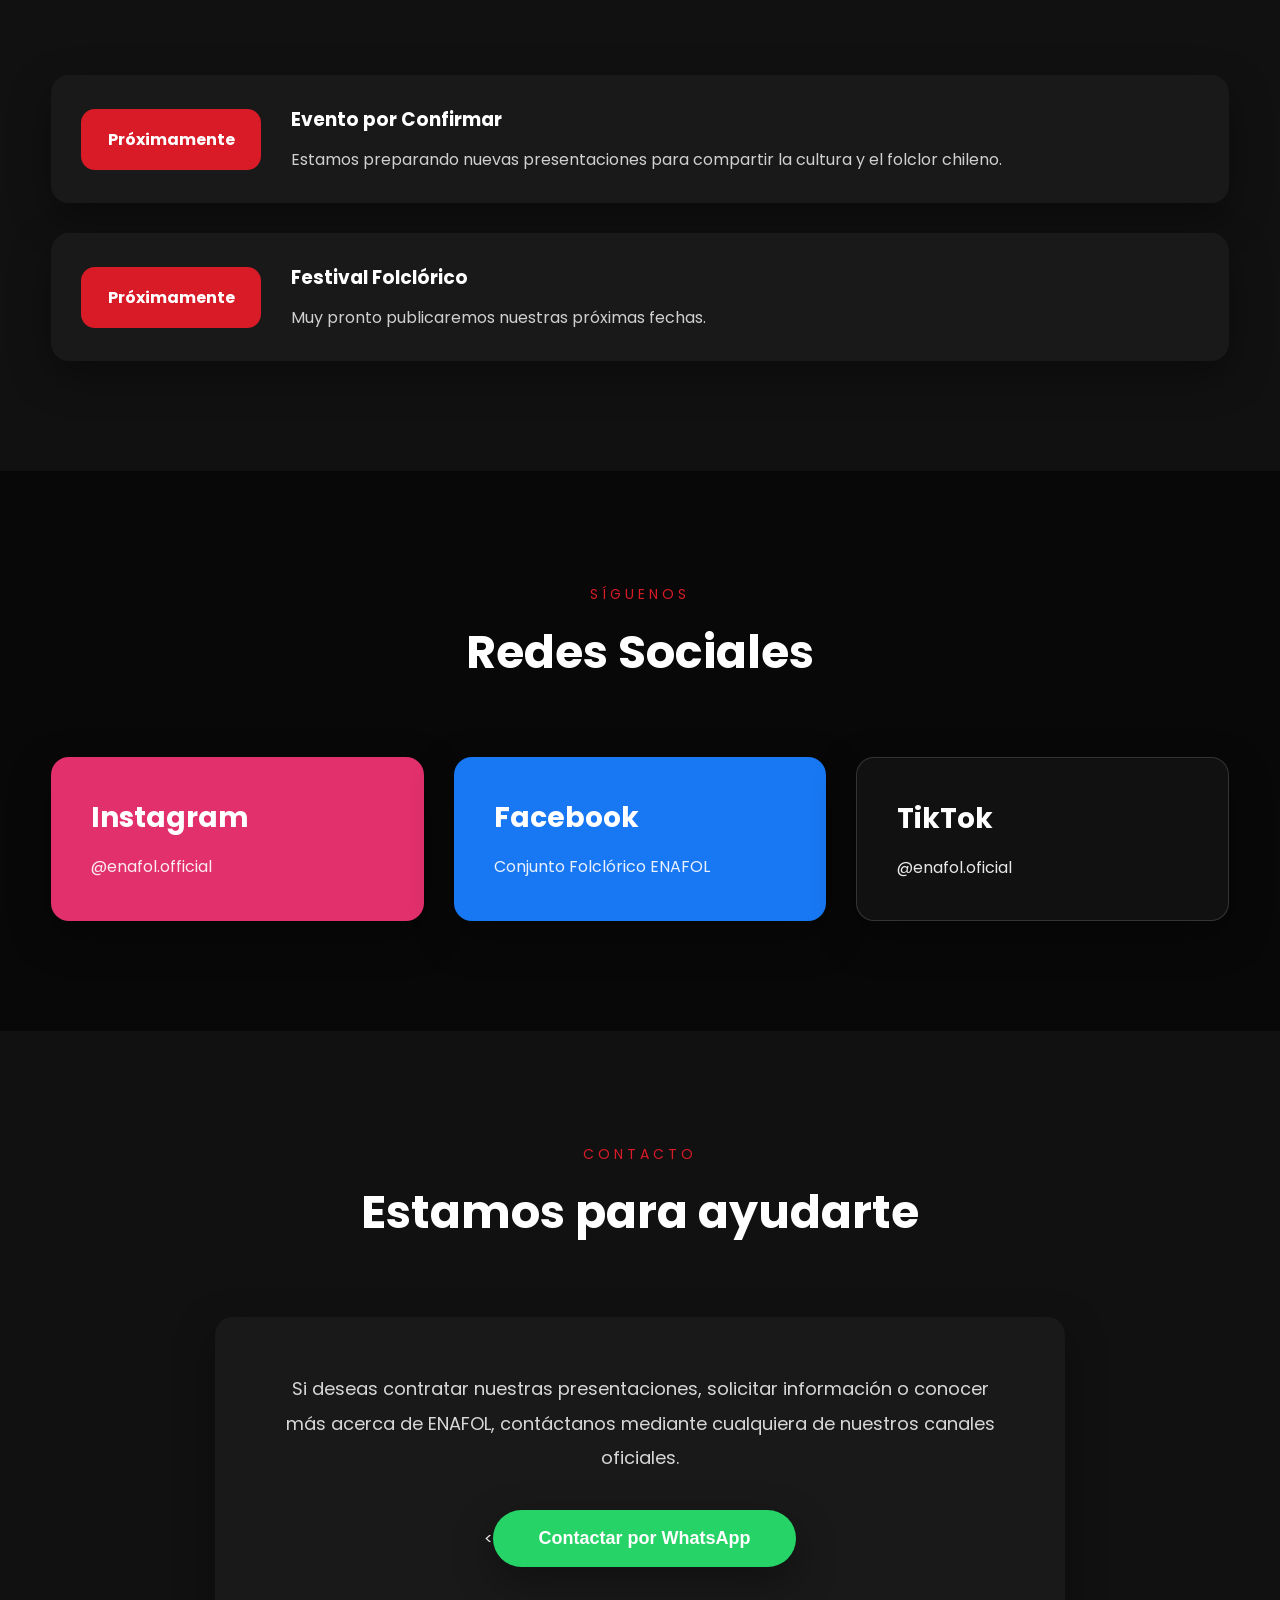
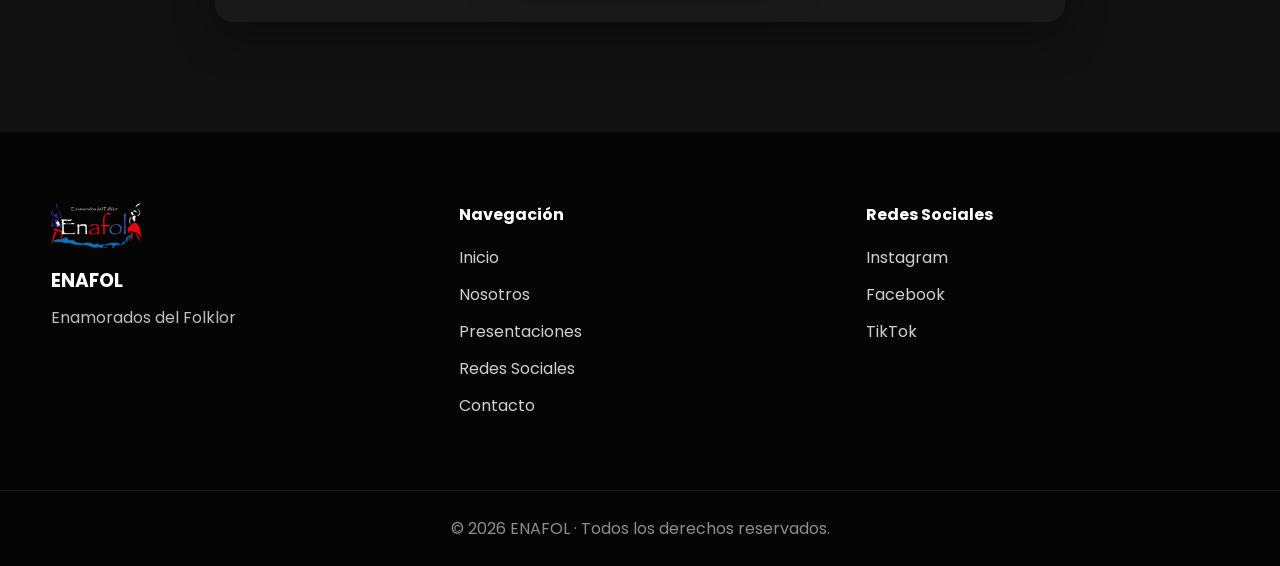
==== commit ef34d6ac: "cambios" ====
--- a/index.html
+++ b/index.html
@@ -2,8 +2,7 @@
 <html lang="es">
 
 <head>
-    <link rel="stylesheet" href="https://cdnjs.cloudflare.com/ajax/libs/font-awesome/6.7.2/css/all.min.css">
-
+    
     <meta charset="UTF-8">
 
     <meta name="viewport"
@@ -170,15 +169,15 @@
 
 <div class="hero-social">
 
-    <a href="https://www.instagram.com/enafol.official" target="_blank">
-        <img src="assets/icons/instagram.svg" alt="Instagram">
+    <a href="https://www.instagram.com/enafol.official" target="_blank" aria-label="Instagram">
+        <img src="assets/icons/instagram.png" alt="Instagram">
     </a>
 
-    <a href="https://www.facebook.com/conjuntofolcloricoEnafol" target="_blank">
+    <a href="https://www.facebook.com/conjuntofolcloricoEnafol" target="_blank" aria-label="Facebook">
         <img src="assets/icons/facebook.svg" alt="Facebook">
     </a>
 
-    <a href="https://www.tiktok.com/@enafol.oficial" target="_blank">
+    <a href="https://www.tiktok.com/@enafol.oficial" target="_blank" aria-label="TikTok">
         <img src="assets/icons/tiktok.svg" alt="TikTok">
     </a>
 
--- a/css/style.css
+++ b/css/style.css
@@ -1058,16 +1058,23 @@
 
 }
 
+.hero-social{
+
+    display:flex;
+    justify-content:center;
+    align-items:center;
+    gap:18px;
+    margin:25px 0 20px;
+
+}
+
 .hero-social a{
 
-    width:55px;
-
-    height:55px;
+    width:52px;
+    height:52px;
 
     display:flex;
-
     justify-content:center;
-
     align-items:center;
 
     border-radius:50%;
@@ -1080,6 +1087,23 @@
 
 .hero-social a:hover{
 
+    transform:translateY(-4px) scale(1.08);
+
+    background:#d81b27;
+
+}
+
+.hero-social img{
+
+    width:28px;
+    height:28px;
+
+    object-fit:contain;
+
+}
+
+.hero-social a:hover{
+
     transform:translateY(-5px) scale(1.08);
 
     background:#d81b27;
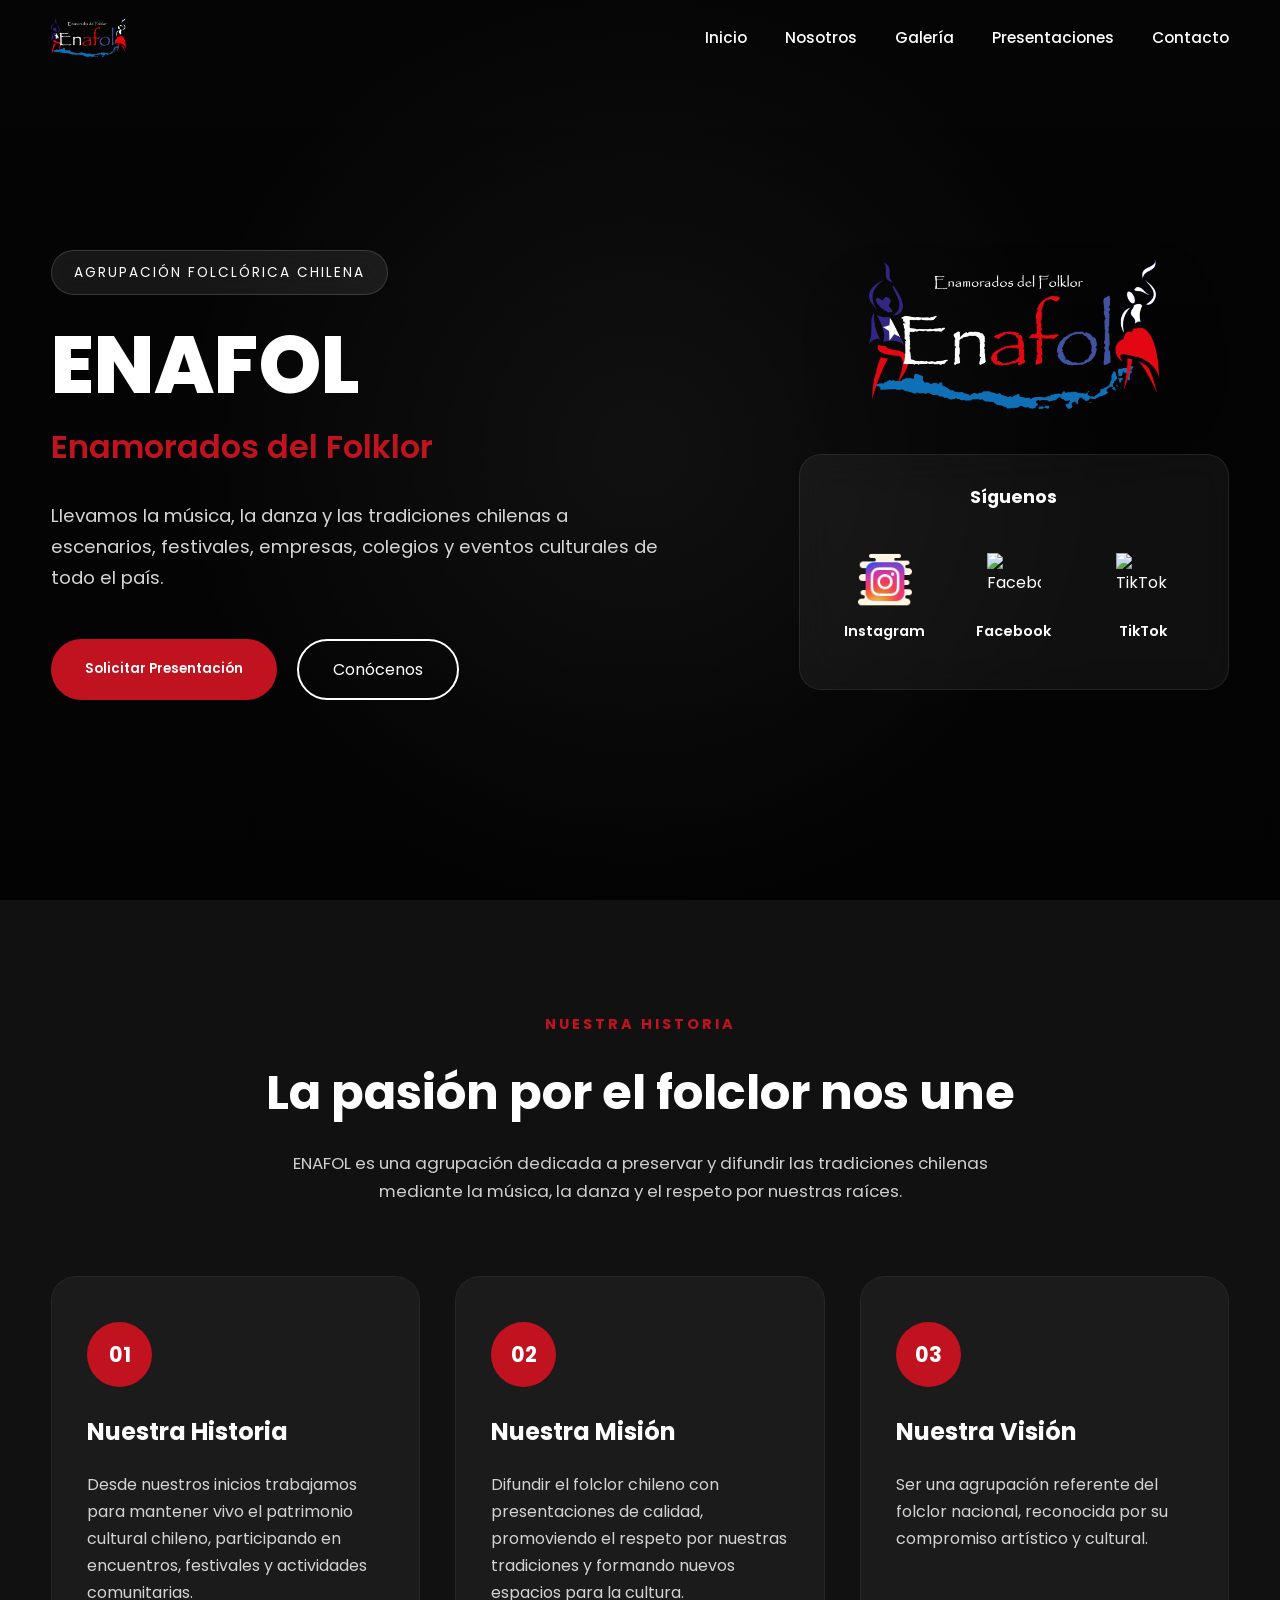
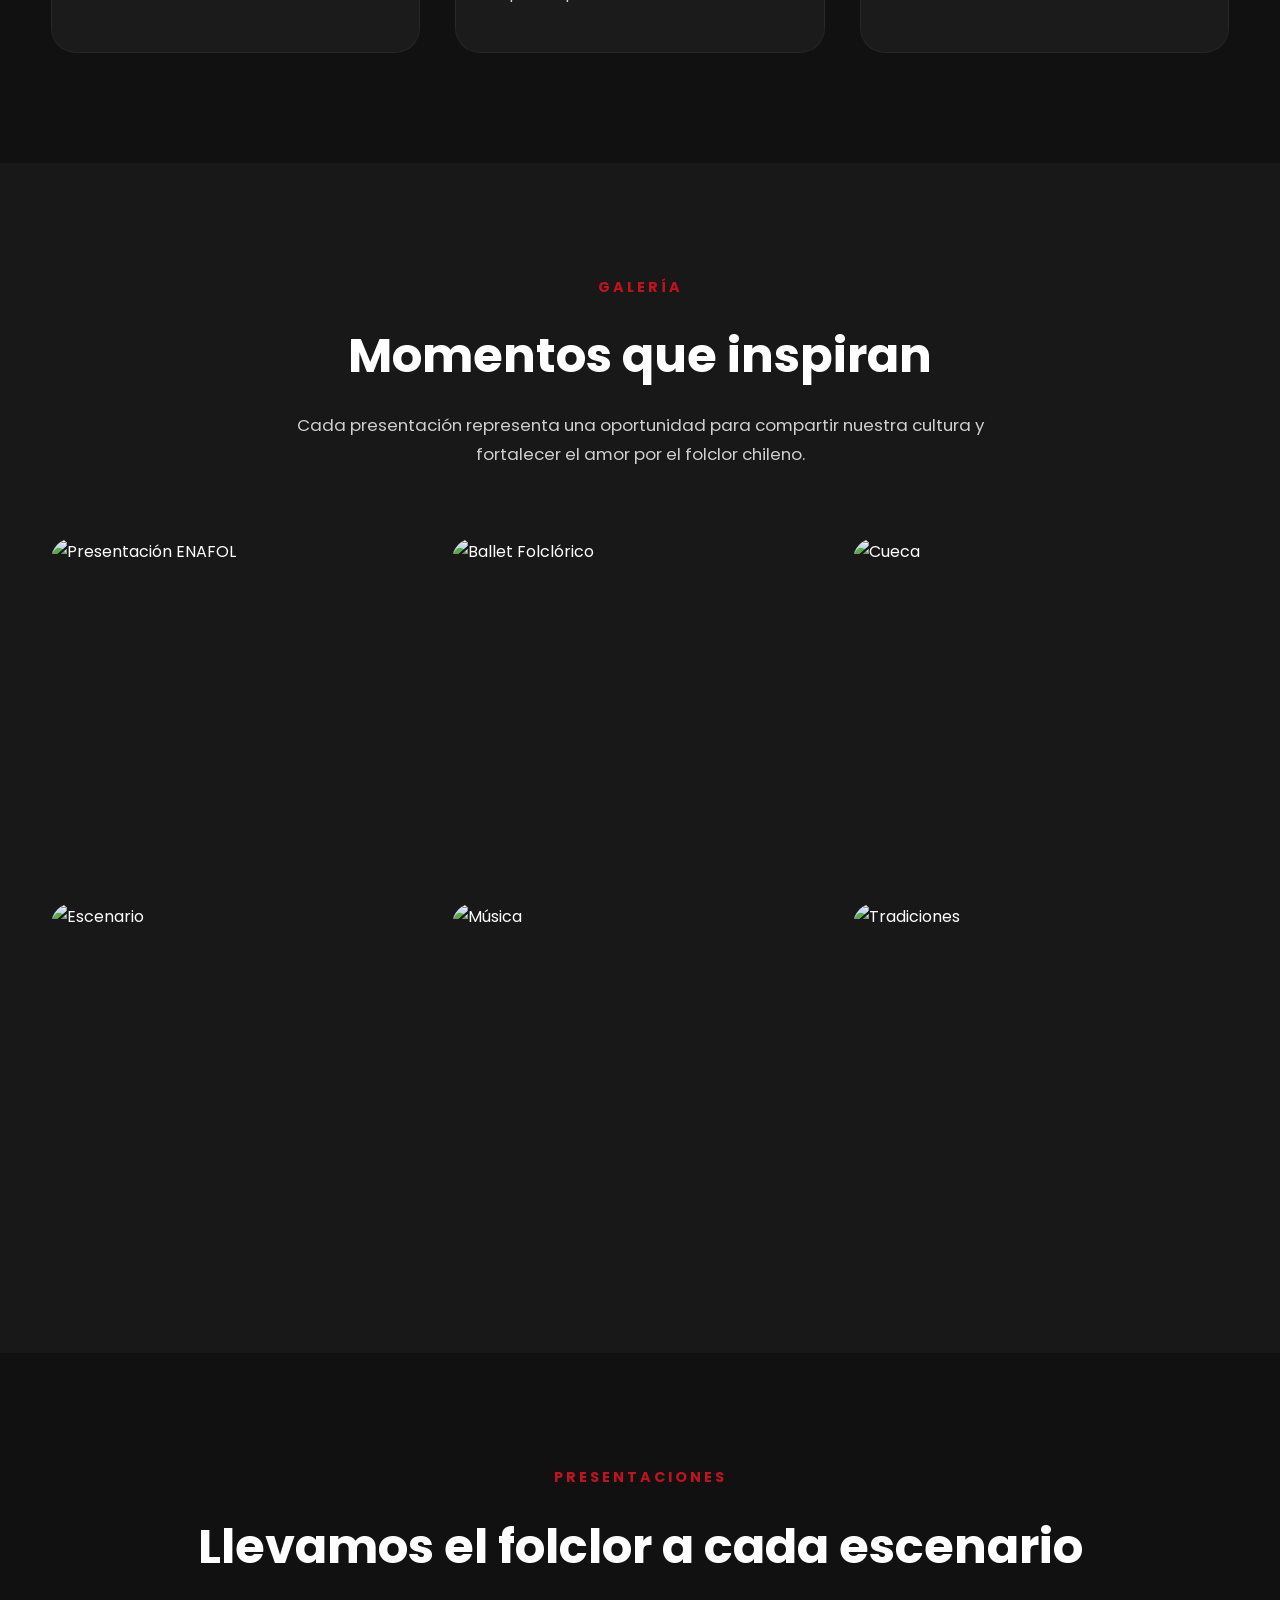
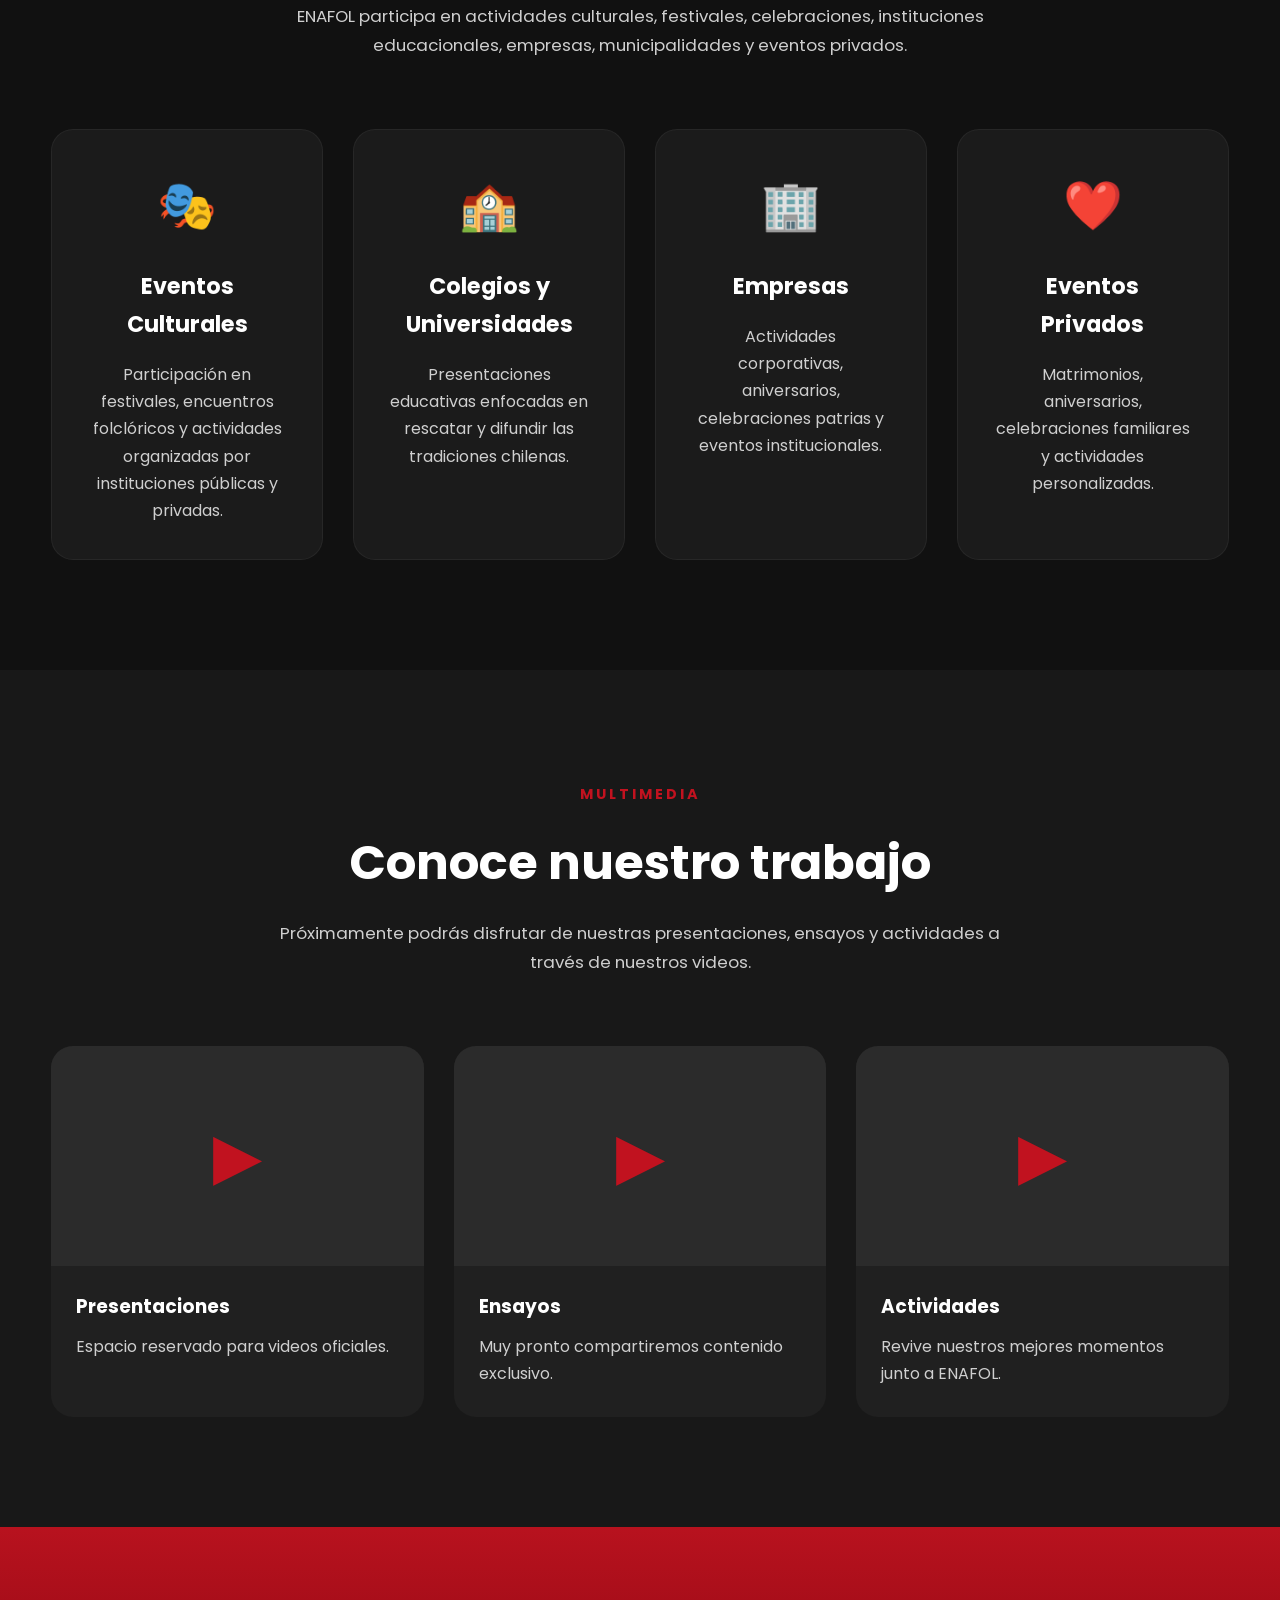
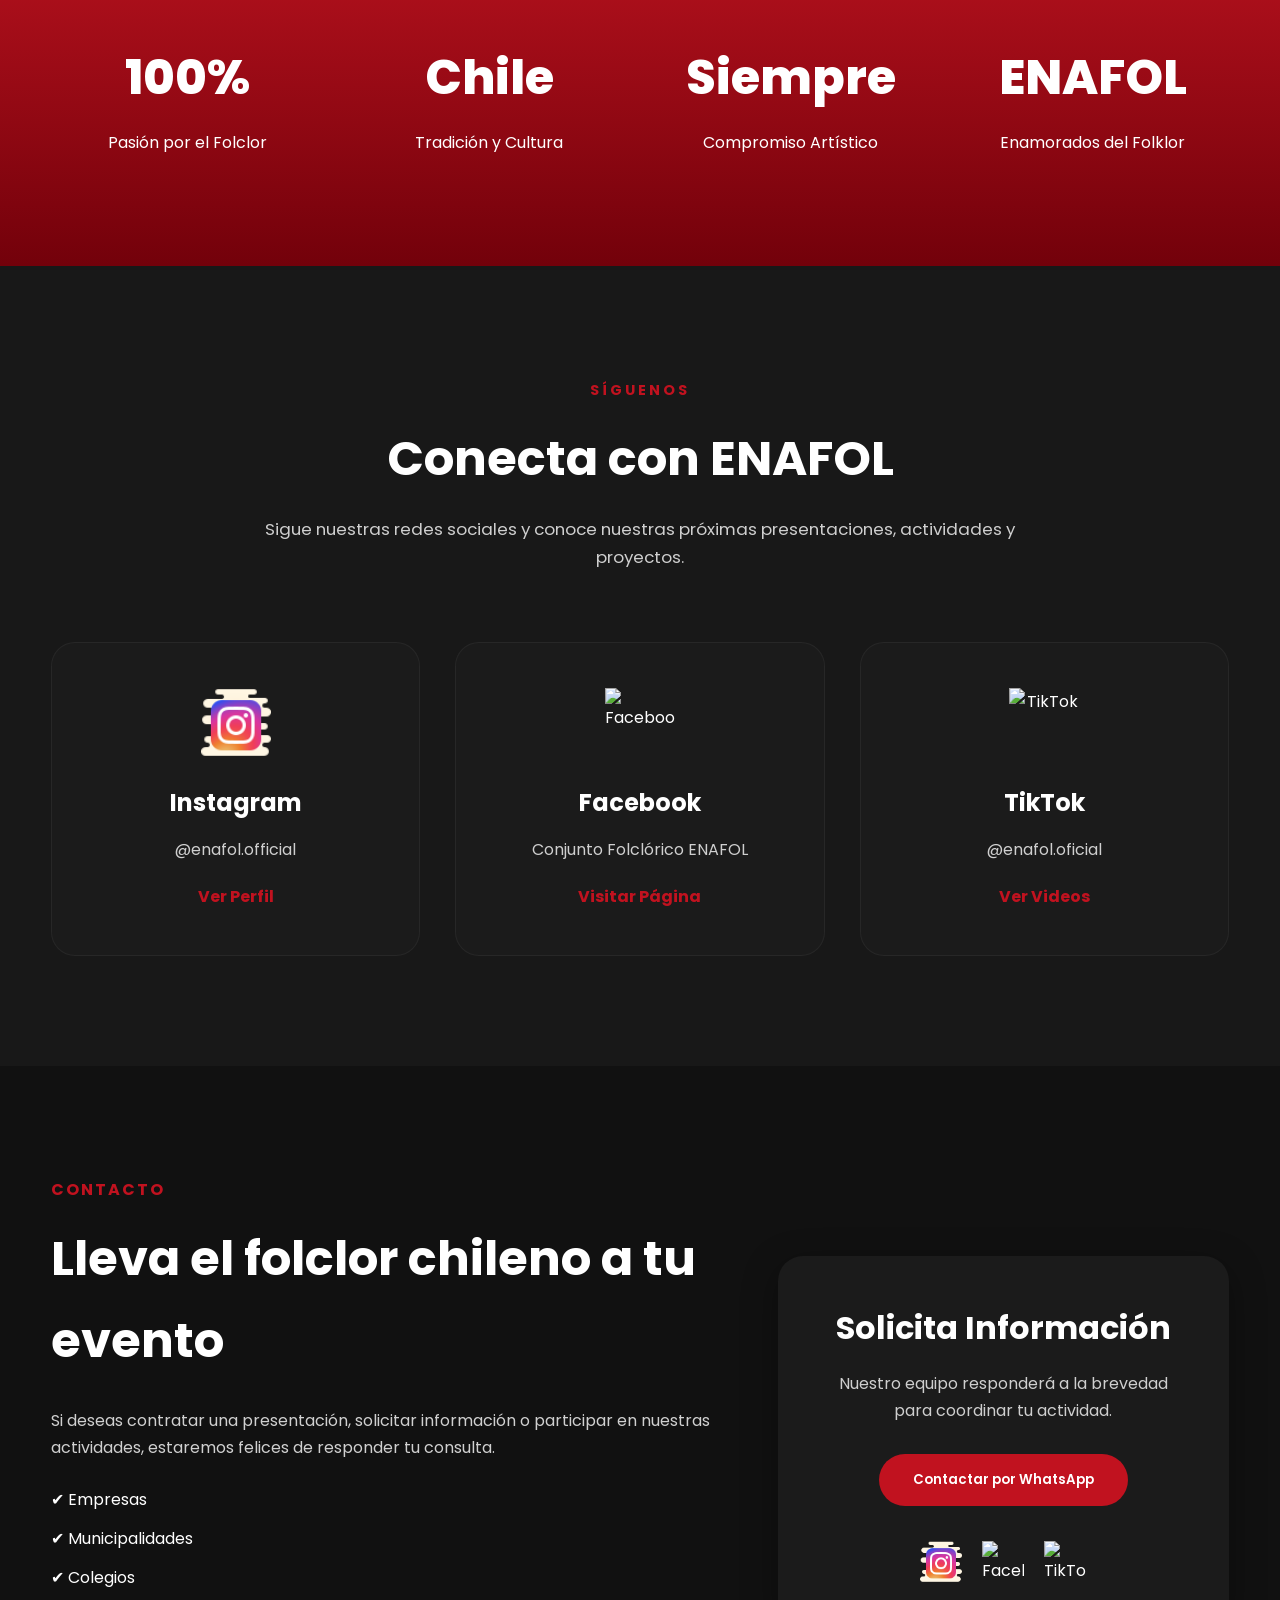
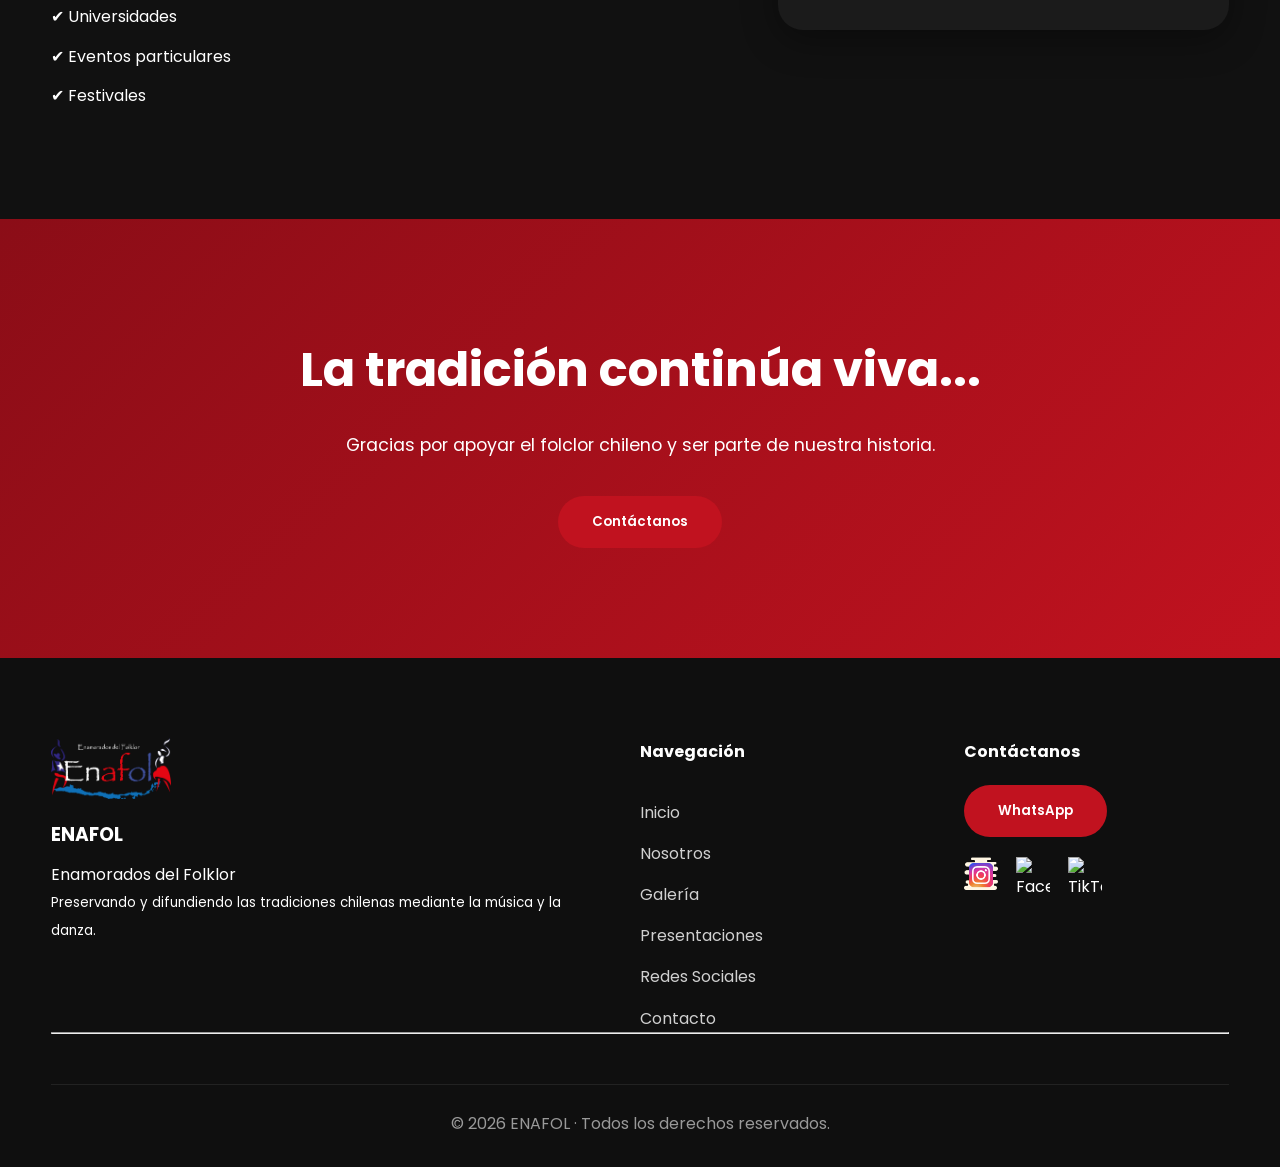
==== commit 165e7319: "Update index.html" ====
--- a/index.html
+++ b/index.html
@@ -2,34 +2,36 @@
 <html lang="es">
 
 <head>
-    
+    <link rel="manifest" href="manifest.json">
+
+<meta name="theme-color" content="#C1121F">
+
+<meta name="mobile-web-app-capable" content="yes">
+
+<meta name="apple-mobile-web-app-capable" content="yes">
+
+<meta name="apple-mobile-web-app-status-bar-style" content="black-translucent">
+
+<meta name="apple-mobile-web-app-title" content="ENAFOL">
+
+<link rel="apple-touch-icon" href="assets/icons/icon-192.png">
+
     <meta charset="UTF-8">
-
-    <meta name="viewport"
-          content="width=device-width, initial-scale=1.0">
-
-    <meta http-equiv="X-UA-Compatible"
-          content="IE=edge">
+    <meta name="viewport" content="width=device-width, initial-scale=1.0">
 
     <title>ENAFOL | Enamorados del Folklor</title>
 
     <meta name="description"
-          content="Agrupación Folclórica ENAFOL - Difusión de la cultura y tradiciones chilenas.">
-
-    <meta name="keywords"
-          content="Folclor, Chile, Cueca, ENAFOL, Música, Danza">
-
-    <meta name="author"
-          content="ENAFOL">
+          content="Agrupación Folclórica ENAFOL - Enamorados del Folklor. Música, danza y tradiciones chilenas.">
 
     <meta name="theme-color"
-          content="#0b0b0b">
+          content="#111111">
+
+    <link rel="icon"
+          href="assets/images/logo.png">
 
     <link rel="manifest"
           href="manifest.json">
-
-    <link rel="icon"
-          href="assets/images/logo.png">
 
     <link rel="preconnect"
           href="https://fonts.googleapis.com">
@@ -48,217 +50,484 @@
 
 <body>
 
-<header id="header">
+<header class="header" id="header">
 
     <div class="container">
 
-        <a href="#inicio"
-           class="logo">
+        <a href="#inicio" class="logo">
 
             <img src="assets/images/logo.png"
-                 alt="Logo ENAFOL">
+                 alt="ENAFOL">
 
         </a>
 
-        <button id="btnMenu"
-                class="menu-toggle">
+        <nav id="menu">
+
+            <ul>
+
+                <li><a href="#inicio">Inicio</a></li>
+                <li><a href="#nosotros">Nosotros</a></li>
+                <li><a href="#galeria">Galería</a></li>
+                <li><a href="#presentaciones">Presentaciones</a></li>
+                <li><a href="#contacto">Contacto</a></li>
+
+            </ul>
+
+        </nav>
+
+        <button class="menu-toggle"
+                id="btnMenu">
 
             ☰
 
         </button>
 
-        <nav id="menu">
-
-            <ul>
-
-                <li>
-
-                    <a href="#inicio">
-
-                        Inicio
+    </div>
+
+</header>
+
+<!--=====================================
+HERO
+======================================-->
+
+<section id="inicio" class="hero">
+
+    <div class="hero-overlay"></div>
+
+    <div class="container hero-container">
+
+        <div class="hero-left">
+
+            <span class="hero-tag">
+
+                AGRUPACIÓN FOLCLÓRICA CHILENA
+
+            </span>
+
+            <h1>
+
+                ENAFOL
+
+            </h1>
+
+            <h2>
+
+                Enamorados del Folklor
+
+            </h2>
+
+            <p>
+
+                Llevamos la música, la danza y las tradiciones
+                chilenas a escenarios, festivales, empresas,
+                colegios y eventos culturales de todo el país.
+
+            </p>
+
+            <div class="hero-buttons">
+
+                <button class="btn-primary abrirWhatsapp">
+
+                    Solicitar Presentación
+
+                </button>
+
+                <a href="#nosotros"
+                   class="btn-secondary">
+
+                    Conócenos
+
+                </a>
+
+            </div>
+
+        </div>
+
+        <div class="hero-right">
+
+            <img src="assets/images/logo.png"
+                 alt="Logo ENAFOL"
+                 class="hero-logo">
+
+            <div class="social-box">
+
+                <h3>
+
+                    Síguenos
+
+                </h3>
+
+                <div class="hero-social">
+
+                    <a href="https://www.instagram.com/enafol.official"
+                       target="_blank">
+
+                        <img src="assets/icons/instagram.png"
+                             alt="Instagram">
+
+                        <span>Instagram</span>
 
                     </a>
 
-                </li>
-
-                <li>
-
-                    <a href="#nosotros">
-
-                        Nosotros
+                    <a href="https://www.facebook.com/conjuntofolcloricoEnafol"
+                       target="_blank">
+
+                        <img src="assets/icons/facebook.png"
+                             alt="Facebook">
+
+                        <span>Facebook</span>
 
                     </a>
 
-                </li>
-
-                <li>
-
-                    <a href="#presentaciones">
-
-                        Presentaciones
+                    <a href="https://www.tiktok.com/@enafol.oficial"
+                       target="_blank">
+
+                        <img src="assets/icons/tiktok.png"
+                             alt="TikTok">
+
+                        <span>TikTok</span>
 
                     </a>
 
-                </li>
-
-                <li>
-
-                    <a href="#redes">
-
-                        Redes
-
-                    </a>
-
-                </li>
-
-                <li>
-
-                    <a href="#contacto">
-
-                        Contacto
-
-                    </a>
-
-                </li>
-
-            </ul>
-
-        </nav>
+                </div>
+
+            </div>
+
+        </div>
 
     </div>
 
-</header>
-
-<section id="inicio"
-         class="hero">
-
-    <div class="hero-background"></div>
-
-    <div class="hero-overlay"></div>
-
-    <div class="hero-content">
-
-        <img class="hero-logo"
-             src="assets/images/logo.png"
-             alt="Logo ENAFOL">
-
-        <span class="hero-small">
-
-            AGRUPACIÓN FOLCLÓRICA
-
-        </span>
-
-        <h1>
-
-            ENAFOL
-
-        </h1>
-
-        <h2>
-
-            Enamorados del Folklor
-
-        </h2>
-
-        <p>
-
-            Promoviendo las tradiciones chilenas mediante la danza,
-            la música y el patrimonio cultural.
-
-        </p>
-
-<div class="hero-social">
-
-    <a href="https://www.instagram.com/enafol.official" target="_blank" aria-label="Instagram">
-        <img src="assets/icons/instagram.png" alt="Instagram">
-    </a>
-
-    <a href="https://www.facebook.com/conjuntofolcloricoEnafol" target="_blank" aria-label="Facebook">
-        <img src="assets/icons/facebook.svg" alt="Facebook">
-    </a>
-
-    <a href="https://www.tiktok.com/@enafol.oficial" target="_blank" aria-label="TikTok">
-        <img src="assets/icons/tiktok.svg" alt="TikTok">
-    </a>
-
-</div>
-
-        <button class="btn-whatsapp abrirWhatsapp">
-                Contactar por WhatsApp
-        </button>
+</section>
+<!--=====================================
+NOSOTROS
+======================================-->
+
+<section id="nosotros" class="section">
+
+    <div class="container">
+
+        <div class="section-header">
+
+            <span>NUESTRA HISTORIA</span>
+
+            <h2>La pasión por el folclor nos une</h2>
+
+            <p>
+
+                ENAFOL es una agrupación dedicada a preservar y difundir
+                las tradiciones chilenas mediante la música, la danza y el
+                respeto por nuestras raíces.
+
+            </p>
+
+        </div>
+
+        <div class="about-grid">
+
+            <article class="about-card">
+
+                <div class="about-number">
+
+                    01
+
+                </div>
+
+                <h3>
+
+                    Nuestra Historia
+
+                </h3>
+
+                <p>
+
+                    Desde nuestros inicios trabajamos para mantener vivo el
+                    patrimonio cultural chileno, participando en encuentros,
+                    festivales y actividades comunitarias.
+
+                </p>
+
+            </article>
+
+            <article class="about-card">
+
+                <div class="about-number">
+
+                    02
+
+                </div>
+
+                <h3>
+
+                    Nuestra Misión
+
+                </h3>
+
+                <p>
+
+                    Difundir el folclor chileno con presentaciones de calidad,
+                    promoviendo el respeto por nuestras tradiciones y formando
+                    nuevos espacios para la cultura.
+
+                </p>
+
+            </article>
+
+            <article class="about-card">
+
+                <div class="about-number">
+
+                    03
+
+                </div>
+
+                <h3>
+
+                    Nuestra Visión
+
+                </h3>
+
+                <p>
+
+                    Ser una agrupación referente del folclor nacional,
+                    reconocida por su compromiso artístico y cultural.
+
+                </p>
+
+            </article>
+
+        </div>
 
     </div>
 
 </section>
-<section id="nosotros"
-         class="section">
+
+
+<!--=====================================
+GALERÍA
+======================================-->
+
+<section id="galeria" class="section dark">
 
     <div class="container">
 
-        <div class="section-title">
-
-            <span>Conócenos</span>
-
-            <h2>Nuestra Historia</h2>
-
-        </div>
-
-        <div class="about-grid">
-
-            <div class="about-card">
+        <div class="section-header">
+
+            <span>GALERÍA</span>
+
+            <h2>Momentos que inspiran</h2>
+
+            <p>
+
+                Cada presentación representa una oportunidad para compartir
+                nuestra cultura y fortalecer el amor por el folclor chileno.
+
+            </p>
+
+        </div>
+
+        <div class="gallery-grid">
+
+            <div class="gallery-item">
+
+                <img src="assets/images/galeria1.jpg"
+                     alt="Presentación ENAFOL">
+
+                <div class="gallery-overlay">
+
+                    <h3>Presentaciones</h3>
+
+                </div>
+
+            </div>
+
+            <div class="gallery-item">
+
+                <img src="assets/images/galeria2.jpg"
+                     alt="Ballet Folclórico">
+
+                <div class="gallery-overlay">
+
+                    <h3>Danza Tradicional</h3>
+
+                </div>
+
+            </div>
+
+            <div class="gallery-item">
+
+                <img src="assets/images/galeria3.jpg"
+                     alt="Cueca">
+
+                <div class="gallery-overlay">
+
+                    <h3>Cultura Chilena</h3>
+
+                </div>
+
+            </div>
+
+            <div class="gallery-item">
+
+                <img src="assets/images/galeria4.jpg"
+                     alt="Escenario">
+
+                <div class="gallery-overlay">
+
+                    <h3>Eventos</h3>
+
+                </div>
+
+            </div>
+
+            <div class="gallery-item">
+
+                <img src="assets/images/galeria5.jpg"
+                     alt="Música">
+
+                <div class="gallery-overlay">
+
+                    <h3>Música</h3>
+
+                </div>
+
+            </div>
+
+            <div class="gallery-item">
+
+                <img src="assets/images/galeria6.jpg"
+                     alt="Tradiciones">
+
+                <div class="gallery-overlay">
+
+                    <h3>Tradición</h3>
+
+                </div>
+
+            </div>
+
+        </div>
+
+    </div>
+
+</section>
+<!--=====================================
+PRESENTACIONES
+======================================-->
+
+<section id="presentaciones" class="section">
+
+    <div class="container">
+
+        <div class="section-header">
+
+            <span>PRESENTACIONES</span>
+
+            <h2>Llevamos el folclor a cada escenario</h2>
+
+            <p>
+
+                ENAFOL participa en actividades culturales, festivales,
+                celebraciones, instituciones educacionales, empresas,
+                municipalidades y eventos privados.
+
+            </p>
+
+        </div>
+
+        <div class="services-grid">
+
+            <article class="service-card">
+
+                <div class="service-icon">
+
+                    🎭
+
+                </div>
 
                 <h3>
 
-                    Nuestra Pasión
+                    Eventos Culturales
 
                 </h3>
 
                 <p>
 
-                    ENAFOL nace con el propósito de preservar y difundir
-                    las tradiciones chilenas, compartiendo el folclor
-                    mediante la música, la danza y el respeto por nuestras
-                    raíces.
-
-                </p>
-
-            </div>
-
-            <div class="about-card">
+                    Participación en festivales, encuentros folclóricos
+                    y actividades organizadas por instituciones públicas
+                    y privadas.
+
+                </p>
+
+            </article>
+
+            <article class="service-card">
+
+                <div class="service-icon">
+
+                    🏫
+
+                </div>
 
                 <h3>
 
-                    Nuestra Misión
+                    Colegios y Universidades
 
                 </h3>
 
                 <p>
 
-                    Promover el patrimonio cultural chileno realizando
-                    presentaciones, actividades artísticas y espacios de
-                    formación para nuevas generaciones.
-
-                </p>
-
-            </div>
-
-            <div class="about-card">
+                    Presentaciones educativas enfocadas en rescatar y
+                    difundir las tradiciones chilenas.
+
+                </p>
+
+            </article>
+
+            <article class="service-card">
+
+                <div class="service-icon">
+
+                    🏢
+
+                </div>
 
                 <h3>
 
-                    Nuestra Visión
+                    Empresas
 
                 </h3>
 
                 <p>
 
-                    Ser una agrupación reconocida por representar el
-                    folclor chileno con calidad artística, compromiso y
-                    pasión por nuestras tradiciones.
-
-                </p>
-
-            </div>
+                    Actividades corporativas, aniversarios,
+                    celebraciones patrias y eventos institucionales.
+
+                </p>
+
+            </article>
+
+            <article class="service-card">
+
+                <div class="service-icon">
+
+                    ❤️
+
+                </div>
+
+                <h3>
+
+                    Eventos Privados
+
+                </h3>
+
+                <p>
+
+                    Matrimonios, aniversarios, celebraciones familiares
+                    y actividades personalizadas.
+
+                </p>
+
+            </article>
 
         </div>
 
@@ -266,71 +535,95 @@
 
 </section>
 
-<section id="presentaciones"
-         class="section dark">
+
+<!--=====================================
+VIDEOS
+======================================-->
+
+<section id="videos" class="section dark">
 
     <div class="container">
 
-        <div class="section-title">
-
-            <span>Agenda</span>
-
-            <h2>Próximas Presentaciones</h2>
-
-        </div>
-
-        <div class="events">
-
-            <div class="event-card">
-
-                <div class="event-date">
-
-                    Próximamente
-
-                </div>
-
-                <div class="event-info">
-
-                    <h3>
-
-                        Evento por Confirmar
-
-                    </h3>
-
-                    <p>
-
-                        Estamos preparando nuevas presentaciones para
-                        compartir la cultura y el folclor chileno.
-
-                    </p>
-
-                </div>
-
-            </div>
-
-            <div class="event-card">
-
-                <div class="event-date">
-
-                    Próximamente
-
-                </div>
-
-                <div class="event-info">
-
-                    <h3>
-
-                        Festival Folclórico
-
-                    </h3>
-
-                    <p>
-
-                        Muy pronto publicaremos nuestras próximas fechas.
-
-                    </p>
-
-                </div>
+        <div class="section-header">
+
+            <span>MULTIMEDIA</span>
+
+            <h2>Conoce nuestro trabajo</h2>
+
+            <p>
+
+                Próximamente podrás disfrutar de nuestras presentaciones,
+                ensayos y actividades a través de nuestros videos.
+
+            </p>
+
+        </div>
+
+        <div class="video-grid">
+
+            <div class="video-card">
+
+                <div class="video-placeholder">
+
+                    ▶
+
+                </div>
+
+                <h3>
+
+                    Presentaciones
+
+                </h3>
+
+                <p>
+
+                    Espacio reservado para videos oficiales.
+
+                </p>
+
+            </div>
+
+            <div class="video-card">
+
+                <div class="video-placeholder">
+
+                    ▶
+
+                </div>
+
+                <h3>
+
+                    Ensayos
+
+                </h3>
+
+                <p>
+
+                    Muy pronto compartiremos contenido exclusivo.
+
+                </p>
+
+            </div>
+
+            <div class="video-card">
+
+                <div class="video-placeholder">
+
+                    ▶
+
+                </div>
+
+                <h3>
+
+                    Actividades
+
+                </h3>
+
+                <p>
+
+                    Revive nuestros mejores momentos junto a ENAFOL.
+
+                </p>
 
             </div>
 
@@ -340,16 +633,106 @@
 
 </section>
 
-<section id="redes"
-         class="section">
+
+<!--=====================================
+ESTADÍSTICAS
+======================================-->
+
+<section class="section statistics">
 
     <div class="container">
 
-        <div class="section-title">
-
-            <span>Síguenos</span>
-
-            <h2>Redes Sociales</h2>
+        <div class="stats-grid">
+
+            <div class="stat-card">
+
+                <h2>
+
+                    100%
+
+                </h2>
+
+                <span>
+
+                    Pasión por el Folclor
+
+                </span>
+
+            </div>
+
+            <div class="stat-card">
+
+                <h2>
+
+                    Chile
+
+                </h2>
+
+                <span>
+
+                    Tradición y Cultura
+
+                </span>
+
+            </div>
+
+            <div class="stat-card">
+
+                <h2>
+
+                    Siempre
+
+                </h2>
+
+                <span>
+
+                    Compromiso Artístico
+
+                </span>
+
+            </div>
+
+            <div class="stat-card">
+
+                <h2>
+
+                    ENAFOL
+
+                </h2>
+
+                <span>
+
+                    Enamorados del Folklor
+
+                </span>
+
+            </div>
+
+        </div>
+
+    </div>
+
+</section>
+<!--=====================================
+REDES SOCIALES
+======================================-->
+
+<section id="redes" class="section dark">
+
+    <div class="container">
+
+        <div class="section-header">
+
+            <span>SÍGUENOS</span>
+
+            <h2>Conecta con ENAFOL</h2>
+
+            <p>
+
+                Sigue nuestras redes sociales y conoce nuestras
+                próximas presentaciones, actividades y proyectos.
+
+            </p>
 
         </div>
 
@@ -359,17 +742,14 @@
                target="_blank"
                class="social-card instagram">
 
-                <h3>
-
-                    Instagram
-
-                </h3>
-
-                <p>
-
-                    @enafol.official
-
-                </p>
+                <img src="assets/icons/instagram.png"
+                     alt="Instagram">
+
+                <h3>Instagram</h3>
+
+                <p>@enafol.official</p>
+
+                <span>Ver Perfil</span>
 
             </a>
 
@@ -377,17 +757,14 @@
                target="_blank"
                class="social-card facebook">
 
-                <h3>
-
-                    Facebook
-
-                </h3>
-
-                <p>
-
-                    Conjunto Folclórico ENAFOL
-
-                </p>
+                <img src="assets/icons/facebook.png"
+                     alt="Facebook">
+
+                <h3>Facebook</h3>
+
+                <p>Conjunto Folclórico ENAFOL</p>
+
+                <span>Visitar Página</span>
 
             </a>
 
@@ -395,265 +772,405 @@
                target="_blank"
                class="social-card tiktok">
 
+                <img src="assets/icons/tiktok.png"
+                     alt="TikTok">
+
+                <h3>TikTok</h3>
+
+                <p>@enafol.oficial</p>
+
+                <span>Ver Videos</span>
+
+            </a>
+
+        </div>
+
+    </div>
+
+</section>
+
+
+<!--=====================================
+CONTACTO
+======================================-->
+
+<section id="contacto" class="section">
+
+    <div class="container">
+
+        <div class="contact-wrapper">
+
+            <div class="contact-info">
+
+                <span>CONTACTO</span>
+
+                <h2>
+
+                    Lleva el folclor chileno a tu evento
+
+                </h2>
+
+                <p>
+
+                    Si deseas contratar una presentación,
+                    solicitar información o participar en
+                    nuestras actividades, estaremos felices
+                    de responder tu consulta.
+
+                </p>
+
+                <ul class="contact-list">
+
+                    <li>✔ Empresas</li>
+
+                    <li>✔ Municipalidades</li>
+
+                    <li>✔ Colegios</li>
+
+                    <li>✔ Universidades</li>
+
+                    <li>✔ Eventos particulares</li>
+
+                    <li>✔ Festivales</li>
+
+                </ul>
+
+            </div>
+
+            <div class="contact-card">
+
                 <h3>
 
-                    TikTok
+                    Solicita Información
 
                 </h3>
 
                 <p>
 
-                    @enafol.oficial
-
-                </p>
-
-            </a>
+                    Nuestro equipo responderá a la brevedad
+                    para coordinar tu actividad.
+
+                </p>
+
+                <button
+                    class="btn-primary abrirWhatsapp">
+
+                    Contactar por WhatsApp
+
+                </button>
+
+                <div class="contact-social">
+
+                    <a href="https://www.instagram.com/enafol.official"
+                       target="_blank">
+
+                        <img src="assets/icons/instagram.png"
+                             alt="Instagram">
+
+                    </a>
+
+                    <a href="https://www.facebook.com/conjuntofolcloricoEnafol"
+                       target="_blank">
+
+                        <img src="assets/icons/facebook.png"
+                             alt="Facebook">
+
+                    </a>
+
+                    <a href="https://www.tiktok.com/@enafol.oficial"
+                       target="_blank">
+
+                        <img src="assets/icons/tiktok.png"
+                             alt="TikTok">
+
+                    </a>
+
+                </div>
+
+            </div>
 
         </div>
 
     </div>
 
 </section>
-<section id="contacto"
-         class="section dark">
+
+
+<!--=====================================
+LLAMADO FINAL
+======================================-->
+
+<section class="cta-final">
 
     <div class="container">
 
-        <div class="section-title">
-
-            <span>Contacto</span>
-
-            <h2>Estamos para ayudarte</h2>
-
-        </div>
-
-        <div class="contact-box">
+        <h2>
+
+            La tradición continúa viva...
+
+        </h2>
+
+        <p>
+
+            Gracias por apoyar el folclor chileno y ser parte
+            de nuestra historia.
+
+        </p>
+
+        <button
+            class="btn-primary abrirWhatsapp">
+
+            Contáctanos
+
+        </button>
+
+    </div>
+
+</section>
+<!--=====================================
+FOOTER
+======================================-->
+
+<footer class="footer">
+
+    <div class="container">
+
+        <div class="footer-grid">
+
+            <div class="footer-brand">
+
+                <img src="assets/images/logo.png"
+                     alt="Logo ENAFOL"
+                     class="footer-logo">
+
+                <h3>ENAFOL</h3>
+
+                <p>
+
+                    Enamorados del Folklor
+
+                </p>
+
+                <small>
+
+                    Preservando y difundiendo las tradiciones
+                    chilenas mediante la música y la danza.
+
+                </small>
+
+            </div>
+
+
+            <div class="footer-links">
+
+                <h4>Navegación</h4>
+
+                <a href="#inicio">Inicio</a>
+                <a href="#nosotros">Nosotros</a>
+                <a href="#galeria">Galería</a>
+                <a href="#presentaciones">Presentaciones</a>
+                <a href="#redes">Redes Sociales</a>
+                <a href="#contacto">Contacto</a>
+
+            </div>
+
+
+            <div class="footer-contact">
+
+                <h4>Contáctanos</h4>
+
+                <button class="btn-primary abrirWhatsapp">
+
+                    WhatsApp
+
+                </button>
+
+                <div class="footer-social">
+
+                    <a href="https://www.instagram.com/enafol.official"
+                       target="_blank">
+
+                        <img src="assets/icons/instagram.png"
+                             alt="Instagram">
+
+                    </a>
+
+                    <a href="https://www.facebook.com/conjuntofolcloricoEnafol"
+                       target="_blank">
+
+                        <img src="assets/icons/facebook.png"
+                             alt="Facebook">
+
+                    </a>
+
+                    <a href="https://www.tiktok.com/@enafol.oficial"
+                       target="_blank">
+
+                        <img src="assets/icons/tiktok.png"
+                             alt="TikTok">
+
+                    </a>
+
+                </div>
+
+            </div>
+
+        </div>
+
+        <hr>
+
+        <div class="footer-copy">
 
             <p>
 
-                Si deseas contratar nuestras presentaciones,
-                solicitar información o conocer más acerca de
-                ENAFOL, contáctanos mediante cualquiera de
-                nuestros canales oficiales.
+                © 2026 ENAFOL · Todos los derechos reservados.
 
             </p>
 
-            <<button class="btn-whatsapp abrirWhatsapp">
-    Contactar por WhatsApp
-</button>
-
         </div>
 
     </div>
 
-</section>
-
-<footer>
-
-    <div class="container footer-container">
-
-        <div class="footer-logo">
-
-            <img src="assets/images/logo.png"
-                 alt="Logo ENAFOL">
-
-            <h3>ENAFOL</h3>
-
-            <p>
-
-                Enamorados del Folklor
-
-            </p>
-
-        </div>
-
-        <div class="footer-links">
-
-            <h4>
-
-                Navegación
-
-            </h4>
-
-            <a href="#inicio">Inicio</a>
-
-            <a href="#nosotros">Nosotros</a>
-
-            <a href="#presentaciones">Presentaciones</a>
-
-            <a href="#redes">Redes Sociales</a>
-
-            <a href="#contacto">Contacto</a>
-
-        </div>
-
-        <div class="footer-social">
-
-            <h4>
-
-                Redes Sociales
-
-            </h4>
-
-            <a href="https://www.instagram.com/enafol.official"
-               target="_blank">
-
-                Instagram
-
-            </a>
-
-            <a href="https://www.facebook.com/conjuntofolcloricoEnafol"
-               target="_blank">
-
-                Facebook
-
-            </a>
-
-            <a href="https://www.tiktok.com/@enafol.oficial"
-               target="_blank">
-
-                TikTok
-
-            </a>
-
-        </div>
-
-    </div>
-
-    <div class="copyright">
-
-        © 2026 ENAFOL · Todos los derechos reservados.
-
-    </div>
-
 </footer>
 
-<!-- ==========================
-     MODAL WHATSAPP
-=========================== -->
+
+<!--=====================================
+MODAL WHATSAPP
+======================================-->
 
 <div id="modalWhatsapp"
      class="modal">
 
     <div class="modal-box">
 
-        <span id="cerrarModal"
-              class="cerrar">
+        <button
+            id="cerrarModal"
+            class="cerrar">
 
             &times;
 
-        </span>
+        </button>
 
         <h2>
 
-            Contactar ENAFOL
+            Contacta a ENAFOL
 
         </h2>
 
         <p>
 
-            Selecciona la persona con quien deseas comunicarte.
+            Selecciona el área con la que deseas comunicarte.
 
         </p>
 
-        <div class="wa-card">
-
-            <div>
-
-                <h3>Juan Cerda</h3>
-
-                <small>Presidencia</small>
-
-            </div>
-
-            <a href="https://wa.me/56954256592?text=Hola%20Juan,%20quisiera%20información%20sobre%20ENAFOL."
-               target="_blank">
-
-                Contactar
-
-            </a>
-
-        </div>
-
-        <div class="wa-card">
-
-            <div>
-
-                <h3>Marisol</h3>
-
-                <small>Contrataciones</small>
-
-            </div>
-
-            <a href="https://wa.me/56977661780?text=Hola%20Marisol,%20quisiera%20información%20sobre%20presentaciones%20de%20ENAFOL."
-               target="_blank">
-
-                Contactar
-
-            </a>
-
-        </div>
-
-        <div class="wa-card">
-
-            <div>
-
-                <h3>Carlos</h3>
-
-                <small>Difusión</small>
-
-            </div>
-
-            <a href="https://wa.me/56971276747?text=Hola%20Carlos,%20quisiera%20información%20sobre%20ENAFOL."
-               target="_blank">
-
-                Contactar
-
-            </a>
-
-        </div>
-
-        <div class="wa-card">
-
-            <div>
-
-                <h3>Jaime</h3>
-
-                <small>Difusión</small>
-
-            </div>
-
-            <a href="https://wa.me/56955281455?text=Hola%20Jaime,%20quisiera%20información%20sobre%20ENAFOL."
-               target="_blank">
-
-                Contactar
-
-            </a>
-
-        </div>
-
-        <div class="wa-card">
-
-            <div>
-
-                <h3>Silvia</h3>
-
-                <small>Difusión</small>
-
-            </div>
-
-            <a href="https://wa.me/56988896918?text=Hola%20Silvia,%20quisiera%20información%20sobre%20ENAFOL."
-               target="_blank">
-
-                Contactar
-
-            </a>
+        <div class="wa-list">
+
+            <div class="wa-card">
+
+                <div>
+
+                    <h3>Juan Cerda</h3>
+
+                    <small>Presidencia</small>
+
+                </div>
+
+                <a href="https://wa.me/56954256592"
+                   target="_blank">
+
+                    Contactar
+
+                </a>
+
+            </div>
+
+            <div class="wa-card">
+
+                <div>
+
+                    <h3>Marisol</h3>
+
+                    <small>Contrataciones</small>
+
+                </div>
+
+                <a href="https://wa.me/56977661780"
+                   target="_blank">
+
+                    Contactar
+
+                </a>
+
+            </div>
+
+            <div class="wa-card">
+
+                <div>
+
+                    <h3>Carlos</h3>
+
+                    <small>Difusión</small>
+
+                </div>
+
+                <a href="https://wa.me/56971276747"
+                   target="_blank">
+
+                    Contactar
+
+                </a>
+
+            </div>
+
+            <div class="wa-card">
+
+                <div>
+
+                    <h3>Jaime Francisco</h3>
+
+                    <small>Difusión</small>
+
+                </div>
+
+                <a href="https://wa.me/56955281455"
+                   target="_blank">
+
+                    Contactar
+
+                </a>
+
+            </div>
+
+            <div class="wa-card">
+
+                <div>
+
+                    <h3>Silvia</h3>
+
+                    <small>Difusión</small>
+
+                </div>
+
+                <a href="https://wa.me/56988896918"
+                   target="_blank">
+
+                    Contactar
+
+                </a>
+
+            </div>
 
         </div>
 
     </div>
 
 </div>
+
+
+<!--=====================================
+SCRIPTS
+======================================-->
+
 <script src="js/app.js"></script>
 
 </body>
--- a/css/style.css
+++ b/css/style.css
@@ -1,28 +1,53 @@
 /*==================================================
- ENAFOL v2.0
- style.css
+ENAFOL 4.0
+Autor: ChatGPT
 ==================================================*/
 
+
+/*==================================
+FUENTES
+==================================*/
+
+@import url('https://fonts.googleapis.com/css2?family=Poppins:wght@300;400;500;600;700;800&display=swap');
+
+
+/*==================================
+VARIABLES
+==================================*/
+
+:root{
+
+    --color-principal:#C1121F;
+    --color-principal-hover:#A50F1A;
+
+    --color-negro:#111111;
+    --color-negro2:#1A1A1A;
+
+    --color-blanco:#FFFFFF;
+
+    --color-gris:#D9D9D9;
+    --color-gris2:#A0A0A0;
+
+    --sombra:0 10px 35px rgba(0,0,0,.35);
+
+    --radio:18px;
+
+    --transicion:.35s;
+
+    --ancho:1280px;
+
+}
+
+
+/*==================================
+RESET
+==================================*/
+
 *{
+
     margin:0;
     padding:0;
     box-sizing:border-box;
-}
-
-:root{
-
-    --color-primary:#d81b27;
-    --color-secondary:#004fa3;
-    --color-dark:#080808;
-    --color-black:#000000;
-    --color-white:#ffffff;
-    --color-gray:#d8d8d8;
-
-    --shadow:0 15px 40px rgba(0,0,0,.35);
-
-    --radius:18px;
-
-    --transition:.35s;
 
 }
 
@@ -36,12 +61,14 @@
 
     font-family:'Poppins',sans-serif;
 
-    background:var(--color-dark);
-
-    color:var(--color-white);
+    background:#111;
+
+    color:#fff;
 
     overflow-x:hidden;
 
+    line-height:1.7;
+
 }
 
 img{
@@ -56,21 +83,171 @@
 
     text-decoration:none;
 
-}
+    color:inherit;
+
+}
+
+button{
+
+    border:none;
+
+    cursor:pointer;
+
+    font-family:inherit;
+
+}
+
+ul{
+
+    list-style:none;
+
+}
+
+
+/*==================================
+CONTENEDOR
+==================================*/
 
 .container{
 
-    width:min(1200px,92%);
+    width:min(92%,var(--ancho));
 
     margin:auto;
 
 }
 
+
 /*==================================
- HEADER
+SECCIONES
 ==================================*/
 
-#header{
+.section{
+
+    padding:110px 0;
+
+}
+
+.dark{
+
+    background:#181818;
+
+}
+
+
+/*==================================
+TITULOS
+==================================*/
+
+.section-header{
+
+    text-align:center;
+
+    margin-bottom:70px;
+
+}
+
+.section-header span{
+
+    color:var(--color-principal);
+
+    font-weight:700;
+
+    letter-spacing:3px;
+
+    font-size:.90rem;
+
+}
+
+.section-header h2{
+
+    font-size:3rem;
+
+    margin:15px 0;
+
+    font-weight:700;
+
+}
+
+.section-header p{
+
+    max-width:760px;
+
+    margin:auto;
+
+    color:#cfcfcf;
+
+    font-size:1.05rem;
+
+}
+
+
+/*==================================
+BOTONES
+==================================*/
+
+.btn-primary{
+
+    background:var(--color-principal);
+
+    color:#fff;
+
+    padding:16px 34px;
+
+    border-radius:60px;
+
+    font-weight:600;
+
+    transition:var(--transicion);
+
+    display:inline-flex;
+
+    justify-content:center;
+
+    align-items:center;
+
+    gap:10px;
+
+}
+
+.btn-primary:hover{
+
+    background:var(--color-principal-hover);
+
+    transform:translateY(-4px);
+
+    box-shadow:var(--sombra);
+
+}
+
+
+.btn-secondary{
+
+    border:2px solid #fff;
+
+    color:#fff;
+
+    padding:15px 34px;
+
+    border-radius:60px;
+
+    transition:var(--transicion);
+
+}
+
+.btn-secondary:hover{
+
+    background:#fff;
+
+    color:#111;
+
+}
+
+
+/*==================================
+HEADER
+==================================*/
+
+.header{
 
     position:fixed;
 
@@ -82,13 +259,23 @@
 
     z-index:9999;
 
-    background:rgba(0,0,0,.70);
+    transition:.4s;
+
+    padding:18px 0;
+
+}
+
+.header.scrolled{
+
+    background:rgba(17,17,17,.96);
 
     backdrop-filter:blur(12px);
 
-}
-
-#header .container{
+    box-shadow:0 10px 30px rgba(0,0,0,.35);
+
+}
+
+.header .container{
 
     display:flex;
 
@@ -96,1026 +283,1348 @@
 
     align-items:center;
 
-    padding:15px 0;
-
 }
 
 .logo img{
 
-    height:75px;
-
-    width:auto;
-
-}
+    width:75px;
+
+    transition:.3s;
+
+}
+
+.logo img:hover{
+
+    transform:scale(1.05);
+
+}
+
+
+/*==================================
+MENU
+==================================*/
 
 #menu ul{
 
     display:flex;
 
+    align-items:center;
+
+    gap:38px;
+
+}
+
+#menu a{
+
+    font-size:.96rem;
+
+    font-weight:500;
+
+    position:relative;
+
+    transition:.30s;
+
+}
+
+#menu a::after{
+
+    content:"";
+
+    position:absolute;
+
+    left:0;
+
+    bottom:-8px;
+
+    width:0;
+
+    height:2px;
+
+    background:var(--color-principal);
+
+    transition:.30s;
+
+}
+
+#menu a:hover{
+
+    color:var(--color-principal);
+
+}
+
+#menu a:hover::after{
+
+    width:100%;
+
+}
+
+
+/*==================================
+BOTON MENU MOVIL
+==================================*/
+
+.menu-toggle{
+
+    display:none;
+
+    font-size:2rem;
+
+    color:#fff;
+
+    background:none;
+
+}
+/*==================================
+HERO
+==================================*/
+
+.hero{
+
+    position:relative;
+
+    min-height:100vh;
+
+    display:flex;
+
+    align-items:center;
+
+    overflow:hidden;
+
+    background:
+    linear-gradient(rgba(0,0,0,.72),
+    rgba(0,0,0,.82)),
+    url("../assets/images/hero.jpg");
+
+    background-size:cover;
+
+    background-position:center;
+
+    background-attachment:fixed;
+
+}
+
+.hero-overlay{
+
+    position:absolute;
+
+    inset:0;
+
+    background:
+    radial-gradient(circle at center,
+    rgba(255,255,255,.05),
+    transparent 60%);
+
+    pointer-events:none;
+
+}
+
+.hero-container{
+
+    position:relative;
+
+    z-index:2;
+
+    display:grid;
+
+    grid-template-columns:1fr 430px;
+
+    align-items:center;
+
+    gap:80px;
+
+    padding-top:120px;
+
+    padding-bottom:70px;
+
+}
+
+
+/*==================================
+TEXTO HERO
+==================================*/
+
+.hero-tag{
+
+    display:inline-block;
+
+    background:rgba(255,255,255,.08);
+
+    border:1px solid rgba(255,255,255,.15);
+
+    padding:10px 22px;
+
+    border-radius:40px;
+
+    font-size:.85rem;
+
+    letter-spacing:2px;
+
+    margin-bottom:30px;
+
+    backdrop-filter:blur(12px);
+
+}
+
+.hero h1{
+
+    font-size:5rem;
+
+    font-weight:800;
+
+    line-height:1;
+
+    margin-bottom:15px;
+
+}
+
+.hero h2{
+
+    font-size:2rem;
+
+    color:var(--color-principal);
+
+    font-weight:600;
+
+    margin-bottom:25px;
+
+}
+
+.hero p{
+
+    font-size:1.15rem;
+
+    color:#d5d5d5;
+
+    max-width:620px;
+
+    margin-bottom:45px;
+
+}
+
+
+/*==================================
+BOTONES HERO
+==================================*/
+
+.hero-buttons{
+
+    display:flex;
+
+    gap:20px;
+
+    flex-wrap:wrap;
+
+}
+
+
+/*==================================
+LOGO
+==================================*/
+
+.hero-right{
+
+    display:flex;
+
+    flex-direction:column;
+
+    align-items:center;
+
+    justify-content:center;
+
+}
+
+.hero-logo{
+
+    width:290px;
+
+    filter:drop-shadow(0 20px 35px rgba(0,0,0,.45));
+
+    animation:logoFloat 5s ease-in-out infinite;
+
+}
+
+@keyframes logoFloat{
+
+    0%{
+
+        transform:translateY(0);
+
+    }
+
+    50%{
+
+        transform:translateY(-15px);
+
+    }
+
+    100%{
+
+        transform:translateY(0);
+
+    }
+
+}
+
+
+/*==================================
+CAJA REDES
+==================================*/
+
+.social-box{
+
+    margin-top:45px;
+
+    width:100%;
+
+    background:rgba(255,255,255,.05);
+
+    border:1px solid rgba(255,255,255,.08);
+
+    border-radius:22px;
+
+    backdrop-filter:blur(18px);
+
+    padding:28px;
+
+}
+
+.social-box h3{
+
+    text-align:center;
+
+    margin-bottom:22px;
+
+    font-size:1.1rem;
+
+}
+
+
+/*==================================
+ICONOS REDES
+==================================*/
+
+.hero-social{
+
+    display:flex;
+
+    justify-content:space-between;
+
+    gap:15px;
+
+}
+
+.hero-social a{
+
+    flex:1;
+
+    display:flex;
+
+    flex-direction:column;
+
+    align-items:center;
+
+    gap:12px;
+
+    padding:18px 10px;
+
+    border-radius:18px;
+
+    transition:.35s;
+
+}
+
+.hero-social a:hover{
+
+    background:rgba(255,255,255,.08);
+
+    transform:translateY(-8px);
+
+}
+
+.hero-social img{
+
+    width:54px;
+
+    height:54px;
+
+    object-fit:contain;
+
+    transition:.35s;
+
+}
+
+.hero-social a:hover img{
+
+    transform:scale(1.12);
+
+}
+
+.hero-social span{
+
+    font-size:.9rem;
+
+    font-weight:600;
+
+}
+
+
+/*==================================
+SCROLL
+==================================*/
+
+.hero-scroll{
+
+    display:inline-flex;
+
+    align-items:center;
+
+    gap:10px;
+
+    margin-top:40px;
+
+    color:#cccccc;
+
+    font-size:.9rem;
+
+    transition:.3s;
+
+}
+
+.hero-scroll:hover{
+
+    color:#ffffff;
+
+    transform:translateY(4px);
+
+}
+/*=================================================
+NOSOTROS
+=================================================*/
+
+.about-grid{
+
+    display:grid;
+
+    grid-template-columns:repeat(3,1fr);
+
     gap:35px;
 
-    list-style:none;
-
-}
-
-#menu a{
-
-    color:white;
-
-    font-weight:600;
-
-    letter-spacing:.5px;
-
-    transition:var(--transition);
-
-}
-
-#menu a:hover{
-
-    color:var(--color-primary);
+}
+
+.about-card{
+
+    background:#1b1b1b;
+
+    border-radius:25px;
+
+    padding:45px 35px;
+
+    transition:.35s;
+
+    border:1px solid rgba(255,255,255,.05);
+
+}
+
+.about-card:hover{
+
+    transform:translateY(-12px);
+
+    border-color:var(--color-principal);
+
+    box-shadow:var(--sombra);
+
+}
+
+.about-number{
+
+    width:65px;
+
+    height:65px;
+
+    border-radius:50%;
+
+    background:var(--color-principal);
+
+    display:flex;
+
+    justify-content:center;
+
+    align-items:center;
+
+    font-size:1.3rem;
+
+    font-weight:700;
+
+    margin-bottom:25px;
+
+}
+
+.about-card h3{
+
+    font-size:1.5rem;
+
+    margin-bottom:18px;
+
+}
+
+.about-card p{
+
+    color:#d3d3d3;
+
+}
+
+
+/*=================================================
+GALERIA
+=================================================*/
+
+.gallery-grid{
+
+    display:grid;
+
+    grid-template-columns:repeat(3,1fr);
+
+    gap:25px;
+
+}
+
+.gallery-item{
+
+    position:relative;
+
+    overflow:hidden;
+
+    border-radius:22px;
+
+    height:340px;
+
+}
+
+.gallery-item img{
+
+    width:100%;
+
+    height:100%;
+
+    object-fit:cover;
+
+    transition:.6s;
+
+}
+
+.gallery-overlay{
+
+    position:absolute;
+
+    inset:0;
+
+    display:flex;
+
+    justify-content:center;
+
+    align-items:center;
+
+    background:rgba(0,0,0,.55);
+
+    opacity:0;
+
+    transition:.35s;
+
+}
+
+.gallery-overlay h3{
+
+    font-size:1.5rem;
+
+}
+
+.gallery-item:hover img{
+
+    transform:scale(1.12);
+
+}
+
+.gallery-item:hover .gallery-overlay{
+
+    opacity:1;
+
+}
+
+
+/*=================================================
+PRESENTACIONES
+=================================================*/
+
+.services-grid{
+
+    display:grid;
+
+    grid-template-columns:repeat(4,1fr);
+
+    gap:30px;
+
+}
+
+.service-card{
+
+    background:#1b1b1b;
+
+    padding:35px;
+
+    border-radius:22px;
+
+    text-align:center;
+
+    transition:.35s;
+
+    border:1px solid rgba(255,255,255,.05);
+
+}
+
+.service-card:hover{
+
+    transform:translateY(-10px);
+
+    border-color:var(--color-principal);
+
+}
+
+.service-icon{
+
+    font-size:3rem;
+
+    margin-bottom:20px;
+
+}
+
+.service-card h3{
+
+    margin-bottom:18px;
+
+    font-size:1.4rem;
+
+}
+
+.service-card p{
+
+    color:#cfcfcf;
+
+}
+
+
+/*=================================================
+VIDEOS
+=================================================*/
+
+.video-grid{
+
+    display:grid;
+
+    grid-template-columns:repeat(3,1fr);
+
+    gap:30px;
+
+}
+
+.video-card{
+
+    background:#202020;
+
+    border-radius:22px;
+
+    overflow:hidden;
+
+    transition:.35s;
+
+}
+
+.video-card:hover{
+
+    transform:translateY(-10px);
+
+    box-shadow:var(--sombra);
+
+}
+
+.video-placeholder{
+
+    height:220px;
+
+    display:flex;
+
+    justify-content:center;
+
+    align-items:center;
+
+    background:#2b2b2b;
+
+    font-size:4rem;
+
+    color:var(--color-principal);
+
+}
+
+.video-card h3{
+
+    padding:25px 25px 10px;
+
+}
+
+.video-card p{
+
+    padding:0 25px 30px;
+
+    color:#cfcfcf;
+
+}
+
+
+/*=================================================
+ESTADISTICAS
+=================================================*/
+
+.statistics{
+
+    background:
+
+    linear-gradient(rgba(193,18,31,.95),
+
+    rgba(120,0,10,.95));
+
+}
+
+.stats-grid{
+
+    display:grid;
+
+    grid-template-columns:repeat(4,1fr);
+
+    gap:30px;
+
+}
+
+.stat-card{
+
+    text-align:center;
+
+}
+
+.stat-card h2{
+
+    font-size:3rem;
+
+    font-weight:800;
+
+    margin-bottom:10px;
+
+}
+
+.stat-card span{
+
+    font-size:1rem;
+
+    color:#ffffff;
+
+}
+
+
+/*=================================================
+ANIMACION TARJETAS
+=================================================*/
+
+.about-card,
+.gallery-item,
+.service-card,
+.video-card,
+.stat-card{
+
+    opacity:0;
+
+    transform:translateY(40px);
+
+    animation:fadeUp .8s ease forwards;
+
+}
+
+@keyframes fadeUp{
+
+    to{
+
+        opacity:1;
+
+        transform:translateY(0);
+
+    }
+
+}
+/*==================================================
+REDES SOCIALES
+==================================================*/
+
+.social-grid{
+
+    display:grid;
+
+    grid-template-columns:repeat(3,1fr);
+
+    gap:35px;
+
+}
+
+.social-card{
+
+    background:#1b1b1b;
+
+    border-radius:24px;
+
+    padding:45px 30px;
+
+    text-align:center;
+
+    transition:.35s;
+
+    border:1px solid rgba(255,255,255,.05);
+
+}
+
+.social-card:hover{
+
+    transform:translateY(-12px);
+
+    border-color:var(--color-principal);
+
+    box-shadow:var(--sombra);
+
+}
+
+.social-card img{
+
+    width:70px;
+
+    height:70px;
+
+    object-fit:contain;
+
+    margin:auto auto 25px;
+
+}
+
+.social-card h3{
+
+    font-size:1.5rem;
+
+    margin-bottom:12px;
+
+}
+
+.social-card p{
+
+    color:#cfcfcf;
+
+    margin-bottom:20px;
+
+}
+
+.social-card span{
+
+    display:inline-block;
+
+    color:var(--color-principal);
+
+    font-weight:700;
+
+}
+
+
+/*==================================================
+CONTACTO
+==================================================*/
+
+.contact-wrapper{
+
+    display:grid;
+
+    grid-template-columns:1.2fr .8fr;
+
+    gap:50px;
+
+    align-items:center;
+
+}
+
+.contact-info span{
+
+    color:var(--color-principal);
+
+    font-weight:700;
+
+    letter-spacing:2px;
+
+}
+
+.contact-info h2{
+
+    font-size:3rem;
+
+    margin:15px 0 25px;
+
+}
+
+.contact-info p{
+
+    color:#d0d0d0;
+
+    margin-bottom:25px;
+
+}
+
+.contact-list{
+
+    display:grid;
+
+    gap:12px;
+
+}
+
+.contact-card{
+
+    background:#1b1b1b;
+
+    border-radius:25px;
+
+    padding:45px;
+
+    text-align:center;
+
+    box-shadow:var(--sombra);
+
+}
+
+.contact-card h3{
+
+    font-size:2rem;
+
+    margin-bottom:15px;
+
+}
+
+.contact-card p{
+
+    color:#cfcfcf;
+
+    margin-bottom:30px;
+
+}
+
+.contact-social{
+
+    display:flex;
+
+    justify-content:center;
+
+    gap:20px;
+
+    margin-top:35px;
+
+}
+
+.contact-social img{
+
+    width:42px;
+
+    transition:.3s;
+
+}
+
+.contact-social img:hover{
+
+    transform:scale(1.15);
+
+}
+
+
+/*==================================================
+CTA FINAL
+==================================================*/
+
+.cta-final{
+
+    padding:110px 0;
+
+    background:
+
+    linear-gradient(135deg,
+
+    #8b0d17,
+
+    #c1121f);
+
+    text-align:center;
+
+}
+
+.cta-final h2{
+
+    font-size:3rem;
+
+    margin-bottom:20px;
+
+}
+
+.cta-final p{
+
+    max-width:700px;
+
+    margin:auto auto 35px;
+
+    font-size:1.1rem;
+
+}
+
+
+/*==================================================
+FOOTER
+==================================================*/
+
+.footer{
+
+    background:#0f0f0f;
+
+    padding:80px 0 30px;
+
+}
+
+.footer-grid{
+
+    display:grid;
+
+    grid-template-columns:2fr 1fr 1fr;
+
+    gap:60px;
+
+}
+
+.footer-logo{
+
+    width:120px;
+
+    margin-bottom:20px;
+
+}
+
+.footer h3{
+
+    margin-bottom:10px;
+
+}
+
+.footer h4{
+
+    margin-bottom:20px;
+
+}
+
+.footer-links{
+
+    display:flex;
+
+    flex-direction:column;
+
+    gap:14px;
+
+}
+
+.footer-links a{
+
+    color:#d0d0d0;
+
+    transition:.3s;
+
+}
+
+.footer-links a:hover{
+
+    color:var(--color-principal);
+
+}
+
+.footer-social{
+
+    display:flex;
+
+    gap:18px;
+
+    margin-top:20px;
+
+}
+
+.footer-social img{
+
+    width:34px;
+
+    transition:.3s;
+
+}
+
+.footer-social img:hover{
+
+    transform:scale(1.15);
+
+}
+
+.footer-copy{
+
+    text-align:center;
+
+    margin-top:50px;
+
+    padding-top:25px;
+
+    border-top:1px solid rgba(255,255,255,.08);
+
+    color:#999;
+
+}
+
+
+/*==================================================
+MODAL
+==================================================*/
+
+.modal{
+
+    position:fixed;
+
+    inset:0;
+
+    background:rgba(0,0,0,.75);
+
+    display:none;
+
+    justify-content:center;
+
+    align-items:center;
+
+    z-index:99999;
+
+}
+
+.modal.activo{
+
+    display:flex;
+
+}
+
+.modal-box{
+
+    width:min(92%,620px);
+
+    background:#1b1b1b;
+
+    border-radius:25px;
+
+    padding:40px;
+
+    position:relative;
+
+}
+
+.cerrar{
+
+    position:absolute;
+
+    top:18px;
+
+    right:22px;
+
+    background:none;
+
+    color:#fff;
+
+    font-size:2rem;
+
+}
+
+.wa-list{
+
+    display:grid;
+
+    gap:15px;
+
+    margin-top:30px;
+
+}
+
+.wa-card{
+
+    display:flex;
+
+    justify-content:space-between;
+
+    align-items:center;
+
+    padding:18px 20px;
+
+    border-radius:16px;
+
+    background:#262626;
+
+}
+
+.wa-card a{
+
+    background:var(--color-principal);
+
+    padding:10px 18px;
+
+    border-radius:10px;
+
+    color:#fff;
+
+}
+
+
+/*==================================================
+RESPONSIVE
+==================================================*/
+
+@media(max-width:992px){
+
+.hero-container,
+.contact-wrapper,
+.footer-grid,
+.about-grid,
+.gallery-grid,
+.services-grid,
+.video-grid,
+.social-grid,
+.stats-grid{
+
+    grid-template-columns:1fr;
+
+}
+
+.hero{
+
+    text-align:center;
+
+}
+
+.hero-buttons{
+
+    justify-content:center;
+
+}
+
+.hero-social{
+
+    justify-content:center;
+
+}
+
+#menu{
+
+    display:none;
 
 }
 
 .menu-toggle{
 
-    display:none;
-
-    border:none;
-
-    background:none;
-
-    color:white;
-
-    font-size:34px;
-
-    cursor:pointer;
-
-}
-
-/*==================================
- HERO
-==================================*/
-
-.hero{
-
-    position:relative;
-
-    min-height:80vh;
-
-    display:flex;
+    display:block;
+
+}
+
+}
+
+@media(max-width:768px){
+
+.section{
+
+    padding:80px 0;
+
+}
+
+.hero h1{
+
+    font-size:3rem;
+
+}
+
+.hero h2{
+
+    font-size:1.5rem;
+
+}
+
+.section-header h2{
+
+    font-size:2.2rem;
+
+}
+
+.contact-info h2{
+
+    font-size:2rem;
+
+}
+
+.hero-logo{
+
+    width:200px;
+
+}
+
+.social-box{
+
+    padding:20px;
+
+}
+
+.hero-social{
+
+    flex-direction:column;
+
+}
+
+.hero-social a{
+
+    flex-direction:row;
 
     justify-content:center;
 
-    align-items:center;
-
-    overflow:hidden;
-
-    padding:90px 20px 40px;
-
-}
-
-.hero-background{
-
-    position:absolute;
-
-    inset:0;
-
-    background:
-
-    radial-gradient(circle at top,var(--color-secondary) 0%,transparent 35%),
-
-    radial-gradient(circle at bottom,var(--color-primary) 0%,transparent 35%),
-
-    linear-gradient(180deg,#000,#101010);
-
-}
-
-.hero-overlay{
-
-    position:absolute;
-
-    inset:0;
-
-    background:linear-gradient(
-        rgba(0,0,0,.45),
-        rgba(0,0,0,.70)
-    );
-
-}
-
-.hero-content{
-
-    position:relative;
-
-    z-index:10;
-
-    text-align:center;
-
-    max-width:900px;
-
-}
-
-.hero-logo{
-
-    width:170px;
-
-    margin:auto;
-
-    margin-bottom:35px;
-
-    filter:drop-shadow(0 15px 35px rgba(0,0,0,.45));
-
-    animation:flotar 4s ease-in-out infinite;
-
-}
-
-.hero-small{
-
-    display:block;
-
-    letter-spacing:8px;
-
-    font-weight:300;
-
-    margin-bottom:15px;
-
-    color:#ececec;
-
-}
-
-.hero h1{
-
-    font-size:60px;
-
-    font-weight:800;
-
-    letter-spacing:4px;
-
-}
-
-.hero h2{
-
-    font-size:24px;
-
-    font-weight:400;
-
-    margin-top:15px;
-
-    color:#d9d9d9;
-
-}
-
-.hero p{
-
-    margin-top:18px;
-
-    font-size:17px;
-
-    line-height:1.8;
-
-    color:#d6d6d6;
-
-}
-
-@keyframes flotar{
-
-    0%{
-
-        transform:translateY(0);
-
-    }
-
-    50%{
-
-        transform:translateY(-10px);
-
-    }
-
-    100%{
-
-        transform:translateY(0);
-
-    }
-
-}
-/*==================================
- BOTONES
-==================================*/
-
-.hero-buttons{
-
-    display:flex;
-
-    justify-content:center;
-
-    flex-wrap:wrap;
-
-    gap:20px;
-
-    margin-top:45px;
-
-}
-
-.btn{
-
-    padding:15px 30px;
-
-    border-radius:50px;
-
-    font-weight:600;
-
-    transition:var(--transition);
-
-    color:white;
-
-    box-shadow:var(--shadow);
-
-}
-
-.btn:hover{
-
-    transform:translateY(-4px);
-
-}
-
-.btn-instagram{
-
-    background:#E1306C;
-
-}
-
-.btn-facebook{
-
-    background:#1877F2;
-
-}
-
-.btn-tiktok{
-
-    background:#111111;
-
-    border:1px solid rgba(255,255,255,.2);
-
-}
-
-.btn-whatsapp{
-
-    margin-top:35px;
-
-    padding:18px 45px;
-
-    border:none;
-
-    border-radius:50px;
-
-    background:#25D366;
-
-    color:white;
-
-    font-size:18px;
-
-    font-weight:700;
-
-    cursor:pointer;
-
-    transition:var(--transition);
-
-    box-shadow:var(--shadow);
-
-}
-
-.btn-whatsapp:hover{
-
-    transform:translateY(-4px);
-
-}
-
-/*==================================
- SECCIONES
-==================================*/
-
-.section{
-
-    padding:110px 0;
-
-}
-
-.section.dark{
-
-    background:#111111;
-
-}
-
-.section-title{
-
-    text-align:center;
-
-    margin-bottom:70px;
-
-}
-
-.section-title span{
-
-    color:var(--color-primary);
-
-    text-transform:uppercase;
-
-    letter-spacing:4px;
-
-    font-size:14px;
-
-}
-
-.section-title h2{
-
-    font-size:46px;
-
-    margin-top:12px;
-
-}
-
-/*==================================
- NOSOTROS
-==================================*/
-
-.about-grid{
-
-    display:grid;
-
-    grid-template-columns:repeat(auto-fit,minmax(280px,1fr));
-
-    gap:35px;
-
-}
-
-.about-card{
-
-    background:#171717;
-
-    padding:40px;
-
-    border-radius:var(--radius);
-
-    transition:var(--transition);
-
-    box-shadow:var(--shadow);
-
-}
-
-.about-card:hover{
-
-    transform:translateY(-8px);
-
-}
-
-.about-card h3{
-
-    margin-bottom:20px;
-
-    color:var(--color-primary);
-
-}
-
-.about-card p{
-
-    color:#d6d6d6;
-
-    line-height:1.8;
-
-}
-
-/*==================================
- PRESENTACIONES
-==================================*/
-
-.events{
-
-    display:grid;
-
-    gap:30px;
-
-}
-
-.event-card{
-
-    display:flex;
-
-    gap:30px;
-
-    align-items:center;
-
-    background:#191919;
-
-    border-radius:var(--radius);
-
-    padding:30px;
-
-    box-shadow:var(--shadow);
-
-}
-
-.event-date{
-
-    min-width:180px;
-
-    text-align:center;
-
-    padding:18px;
-
-    border-radius:14px;
-
-    background:var(--color-primary);
-
-    font-weight:700;
-
-}
-
-.event-info h3{
-
-    margin-bottom:12px;
-
-}
-
-.event-info p{
-
-    color:#d0d0d0;
-
-    line-height:1.7;
-
-}
-
-/*==================================
- REDES
-==================================*/
-
-.social-grid{
-
-    display:grid;
-
-    grid-template-columns:repeat(auto-fit,minmax(260px,1fr));
-
-    gap:30px;
-
-}
-
-.social-card{
-
-    display:block;
-
-    padding:40px;
-
-    border-radius:var(--radius);
-
-    color:white;
-
-    transition:var(--transition);
-
-    box-shadow:var(--shadow);
-
-}
-
-.social-card:hover{
-
-    transform:translateY(-8px);
-
-}
-
-.instagram{
-
-    background:#E1306C;
-
-}
-
-.facebook{
-
-    background:#1877F2;
-
-}
-
-.tiktok{
-
-    background:#111111;
-
-    border:1px solid rgba(255,255,255,.15);
-
-}
-
-.social-card h3{
-
-    margin-bottom:15px;
-
-    font-size:28px;
-
-}
-
-.social-card p{
-
-    opacity:.9;
-
-}
-/*==================================
- CONTACTO
-==================================*/
-
-.contact-box{
-
-    max-width:850px;
-
-    margin:auto;
-
-    text-align:center;
-
-    background:#191919;
-
-    padding:55px;
-
-    border-radius:var(--radius);
-
-    box-shadow:var(--shadow);
-
-}
-
-.contact-box p{
-
-    font-size:18px;
-
-    line-height:1.9;
-
-    color:#d7d7d7;
-
-}
-
-/*==================================
- FOOTER
-==================================*/
-
-footer{
-
-    background:#050505;
-
-    padding:70px 0 25px;
-
-}
-
-.footer-container{
-
-    display:grid;
-
-    grid-template-columns:repeat(auto-fit,minmax(250px,1fr));
-
-    gap:45px;
-
-    align-items:flex-start;
-
-}
-
-.footer-logo img{
-
-    width:90px;
-
-    margin-bottom:18px;
-
-}
-
-.footer-logo h3{
-
-    margin-bottom:10px;
-
-}
-
-.footer-logo p{
-
-    color:#bdbdbd;
-
-}
-
-.footer-links h4,
-
-.footer-social h4{
-
-    margin-bottom:18px;
-
-}
-
-.footer-links a,
-
-.footer-social a{
-
-    display:block;
-
-    color:#d0d0d0;
-
-    margin-bottom:12px;
-
-    transition:var(--transition);
-
-}
-
-.footer-links a:hover,
-
-.footer-social a:hover{
-
-    color:var(--color-primary);
-
-}
-
-.copyright{
-
-    text-align:center;
-
-    margin-top:60px;
-
-    padding-top:25px;
-
-    border-top:1px solid rgba(255,255,255,.08);
-
-    color:#8e8e8e;
-
-}
-
-/*==================================
- MODAL WHATSAPP
-==================================*/
-
-.modal{
-
-    position:fixed;
-    inset:0;
-
-    display:none;
-    justify-content:center;
-    align-items:center;
-
-    padding:20px;
-
-    background:rgba(0,0,0,.75);
-
-    backdrop-filter:blur(8px);
-
-    overflow-y:auto;
-
-    -webkit-overflow-scrolling:touch;
-
-    z-index:99999;
-
-}
-
-.modal.activo{
-
-    display:flex;
-
-    animation:fadeModal .25s ease;
-
-}
-
-.modal-box{
-
-    width:100%;
-    max-width:600px;
-
-    max-height:90vh;
-
-    overflow-y:auto;
-
-    background:#171717;
+}
+
+}
+
+
+/*==================================================
+SCROLLBAR
+==================================================*/
+
+::-webkit-scrollbar{
+
+    width:10px;
+
+}
+
+::-webkit-scrollbar-track{
+
+    background:#111;
+
+}
+
+::-webkit-scrollbar-thumb{
+
+    background:var(--color-principal);
 
     border-radius:20px;
 
-    padding:35px;
-
-    position:relative;
-
-}
-
-.modal-box h2{
-
-    margin-bottom:10px;
-
-}
-
-.modal-box p{
-
-    color:#cfcfcf;
-
-    margin-bottom:30px;
-
-}
-
-.cerrar{
-
-    position:sticky;
-
-    top:0;
-
-    float:right;
-
-    cursor:pointer;
-
-    font-size:34px;
-
-    background:#171717;
-
-    padding:5px 8px;
-
-}
-
-.wa-card{
-
-    display:flex;
-
-    justify-content:space-between;
-
-    align-items:center;
-
-    gap:20px;
-
-    padding:18px 0;
-
-    border-bottom:1px solid rgba(255,255,255,.08);
-
-}
-
-.wa-card:last-child{
-
-    border-bottom:none;
-
-}
-
-.wa-card h3{
-
-    margin-bottom:4px;
-
-}
-
-.wa-card small{
-
-    color:#bfbfbf;
-
-}
-
-.wa-card a{
-
-    background:#25D366;
-
-    color:white;
-
-    padding:10px 22px;
-
-    border-radius:999px;
-
-    font-weight:600;
-
-    transition:var(--transition);
-
-}
-
-.wa-card a:hover{
-
-    transform:translateY(-2px);
-
-}
-
-@keyframes fadeModal{
-
-    from{
-
-        opacity:0;
-
-        transform:scale(.95);
-
-    }
-
-    to{
-
-        opacity:1;
-
-        transform:scale(1);
-
-    }
-
-}
-
-/*==================================
- RESPONSIVE
-==================================*/
-
-@media(max-width:900px){
-
-    .hero h1{
-
-        font-size:62px;
-
-    }
-
-    .hero h2{
-
-        font-size:26px;
-
-    }
-
-    .hero-logo{
-
-        width:180px;
-
-    }
-
-    .event-card{
-
-        flex-direction:column;
-
-        text-align:center;
-
-    }
-
-}
-
-@media(max-width:768px){
-
-    .menu-toggle{
-
-        display:block;
-
-    }
-
-    #menu{
-
-        position:absolute;
-
-        top:100%;
-
-        left:0;
-
-        width:100%;
-
-        background:#050505;
-
-        display:none;
-
-    }
-
-    #menu.activo{
-
-        display:block;
-
-    }
-
-    #menu ul{
-
-        flex-direction:column;
-
-        gap:0;
-
-    }
-
-    #menu li{
-
-        border-top:1px solid rgba(255,255,255,.08);
-
-    }
-
-    #menu a{
-
-        display:block;
-
-        padding:18px 25px;
-
-    }
-
-    .hero{
-
-        padding-top:150px;
-
-    }
-
-    .hero h1{
-
-        font-size:48px;
-
-    }
-
-    .hero h2{
-
-        font-size:22px;
-
-    }
-
-    .hero p{
-
-        font-size:17px;
-
-    }
-
-    .hero-buttons{
-
-        flex-direction:column;
-
-    }
-
-    .btn{
-
-        width:100%;
-
-    }
-
-    .contact-box{
-
-        padding:35px 25px;
-
-    }
-
-    .modal-box{
-
-        padding:30px 22px;
-
-    }
-
-    .wa-card{
-
-        flex-direction:column;
-
-        align-items:flex-start;
-
-    }
-
-    .wa-card a{
-
-        width:100%;
-
-        text-align:center;
-
-    }
-
-}
-.hero-social{
-
-    display:flex;
-
-    justify-content:center;
-
-    gap:25px;
-
-    margin-top:30px;
-
-}
-
-.hero-social{
-
-    display:flex;
-    justify-content:center;
-    align-items:center;
-    gap:18px;
-    margin:25px 0 20px;
-
-}
-
-.hero-social a{
-
-    width:52px;
-    height:52px;
-
-    display:flex;
-    justify-content:center;
-    align-items:center;
-
-    border-radius:50%;
-
-    background:#1b1b1b;
-
-    transition:.3s;
-
-}
-
-.hero-social a:hover{
-
-    transform:translateY(-4px) scale(1.08);
-
-    background:#d81b27;
-
-}
-
-.hero-social img{
-
-    width:28px;
-    height:28px;
-
-    object-fit:contain;
-
-}
-
-.hero-social a:hover{
-
-    transform:translateY(-5px) scale(1.08);
-
-    background:#d81b27;
-
-}
-
-.hero-social img{
-
-    width:28px;
-
-    height:28px;
-
-    filter:invert(1);
+}
+
+::selection{
+
+    background:var(--color-principal);
+
+    color:#fff;
 
 }
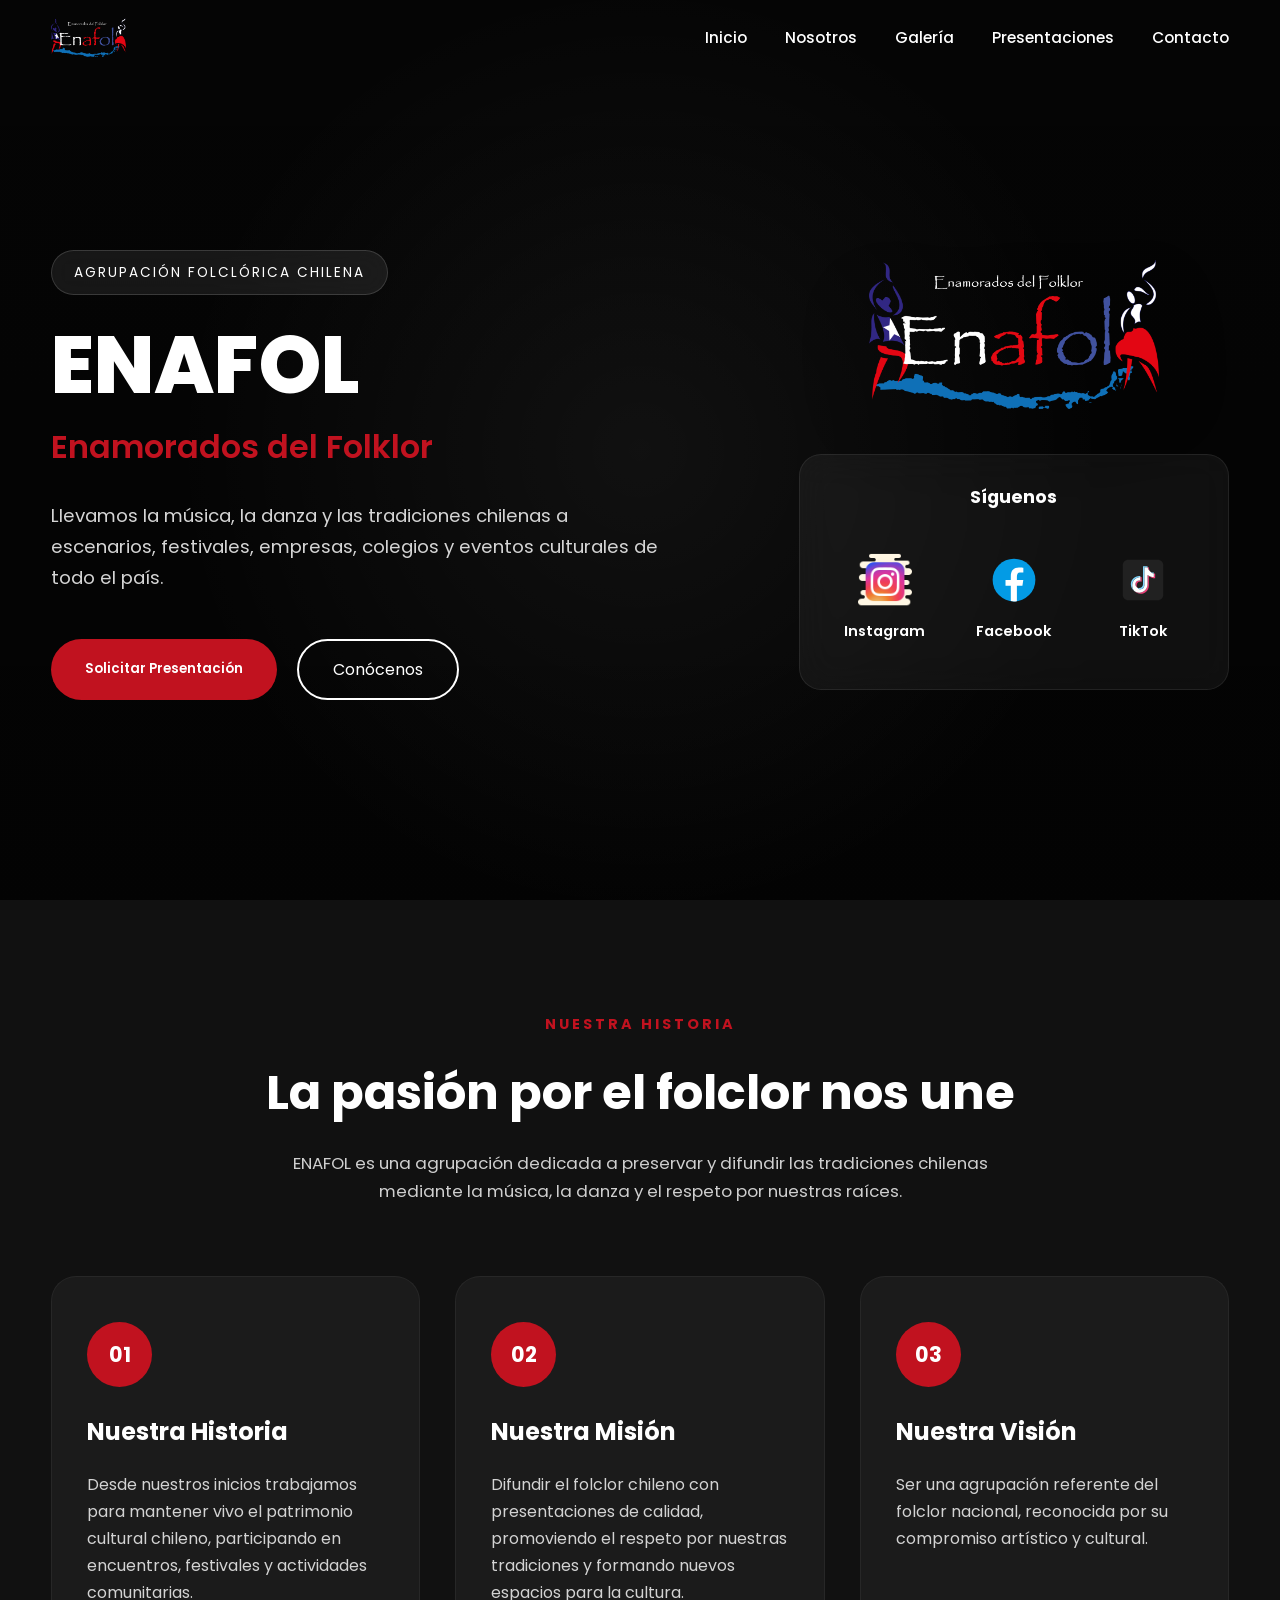
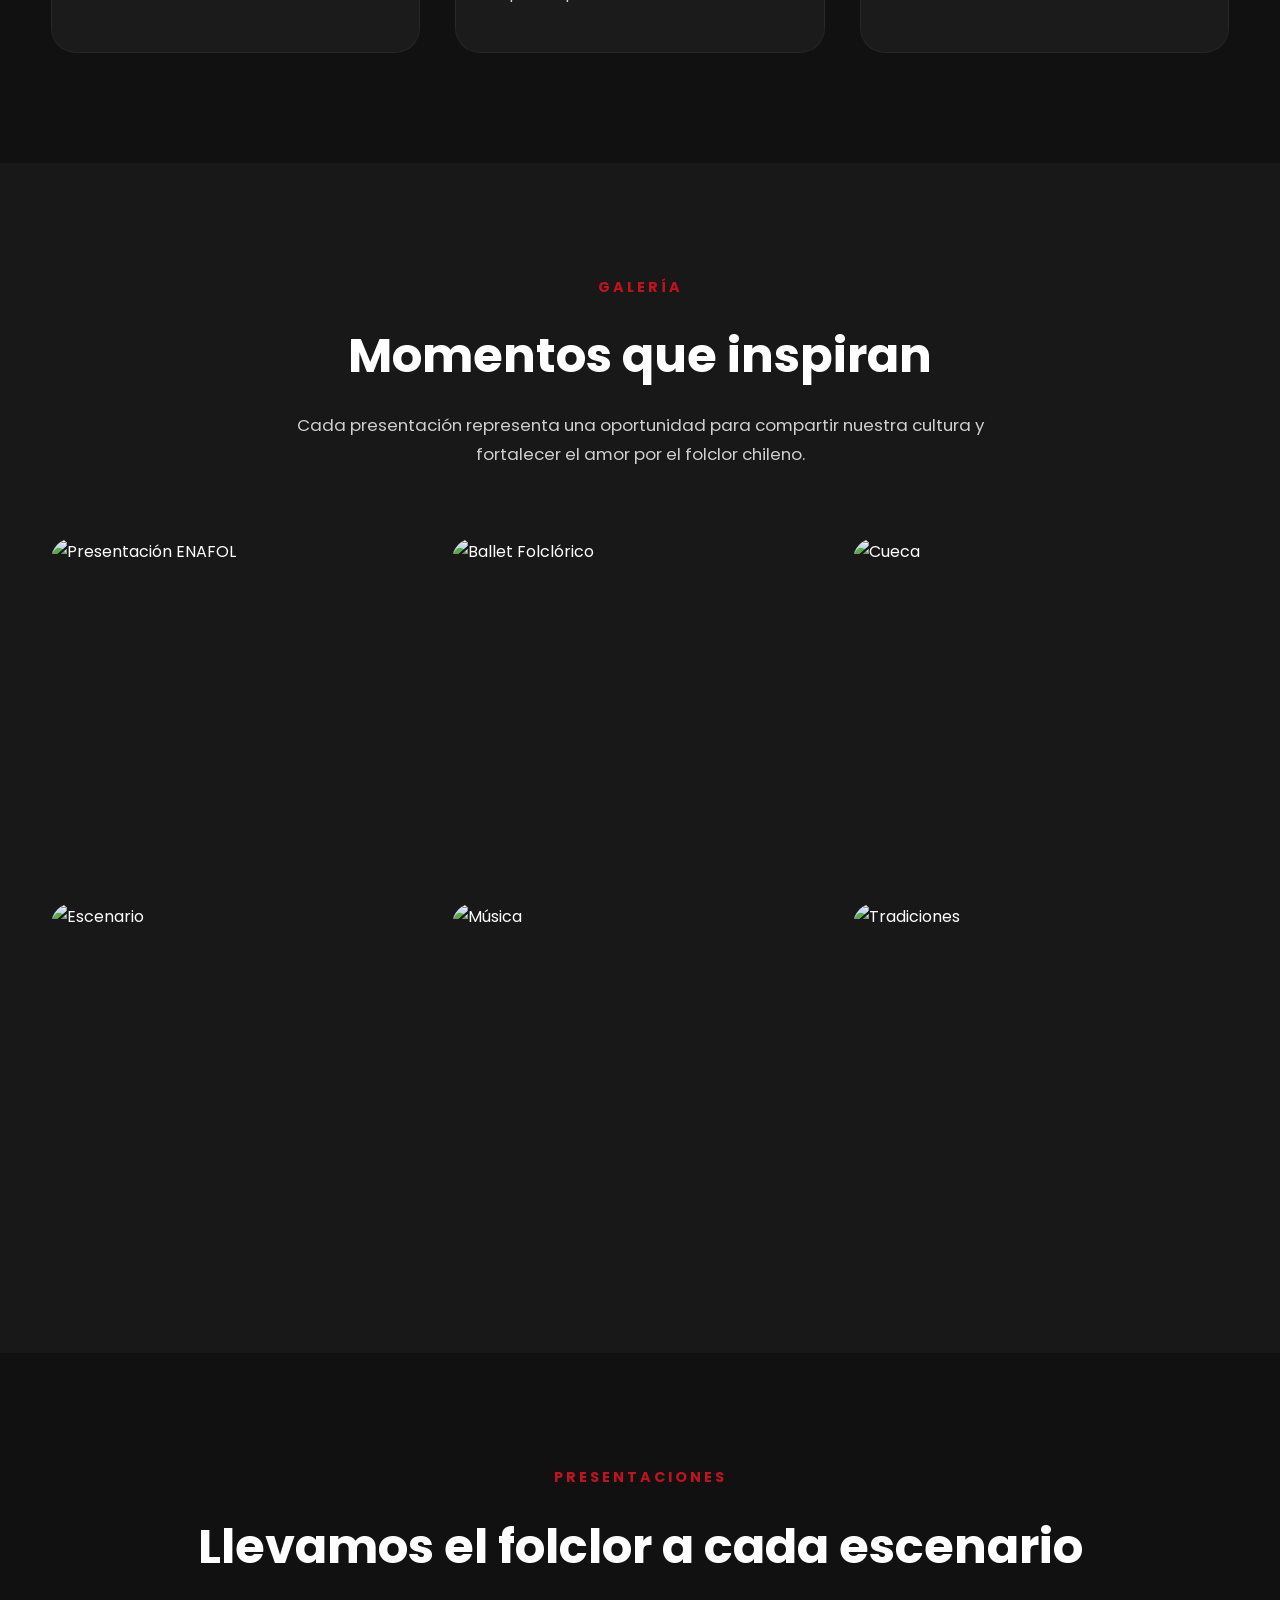
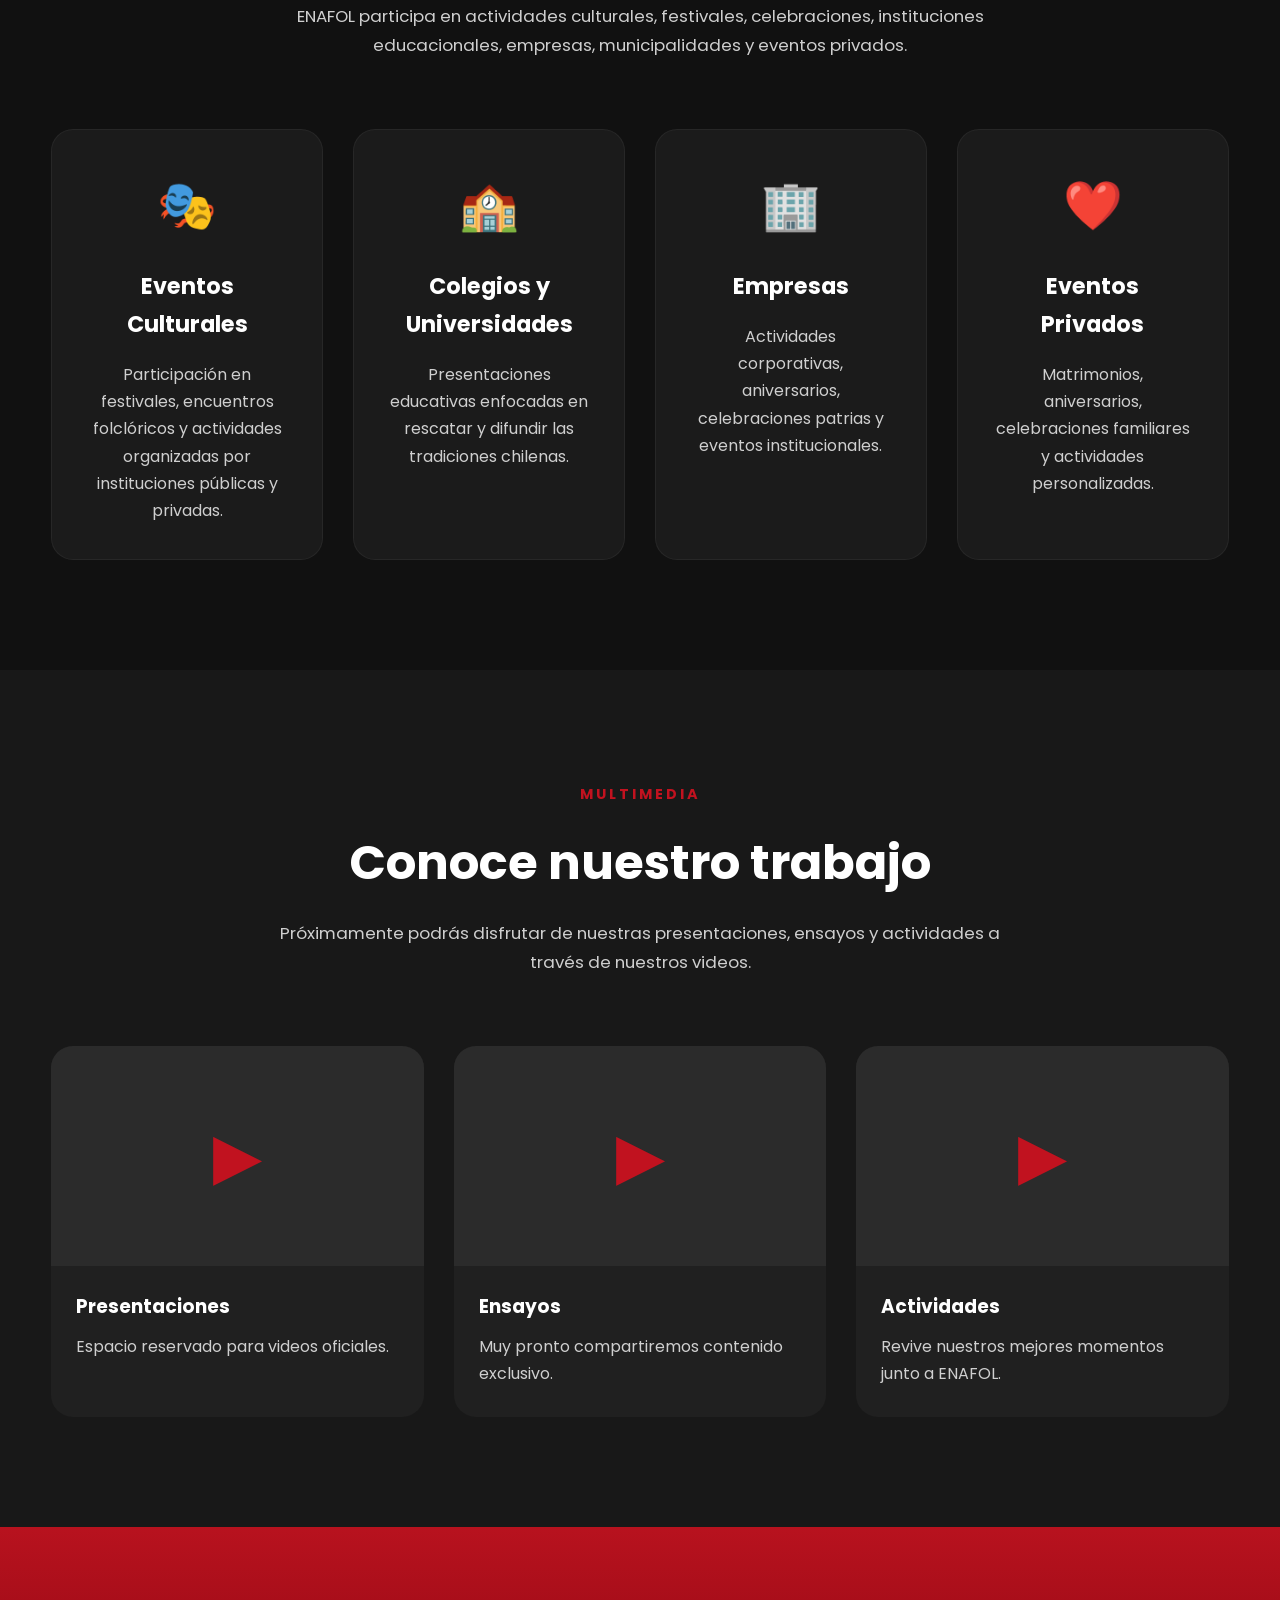
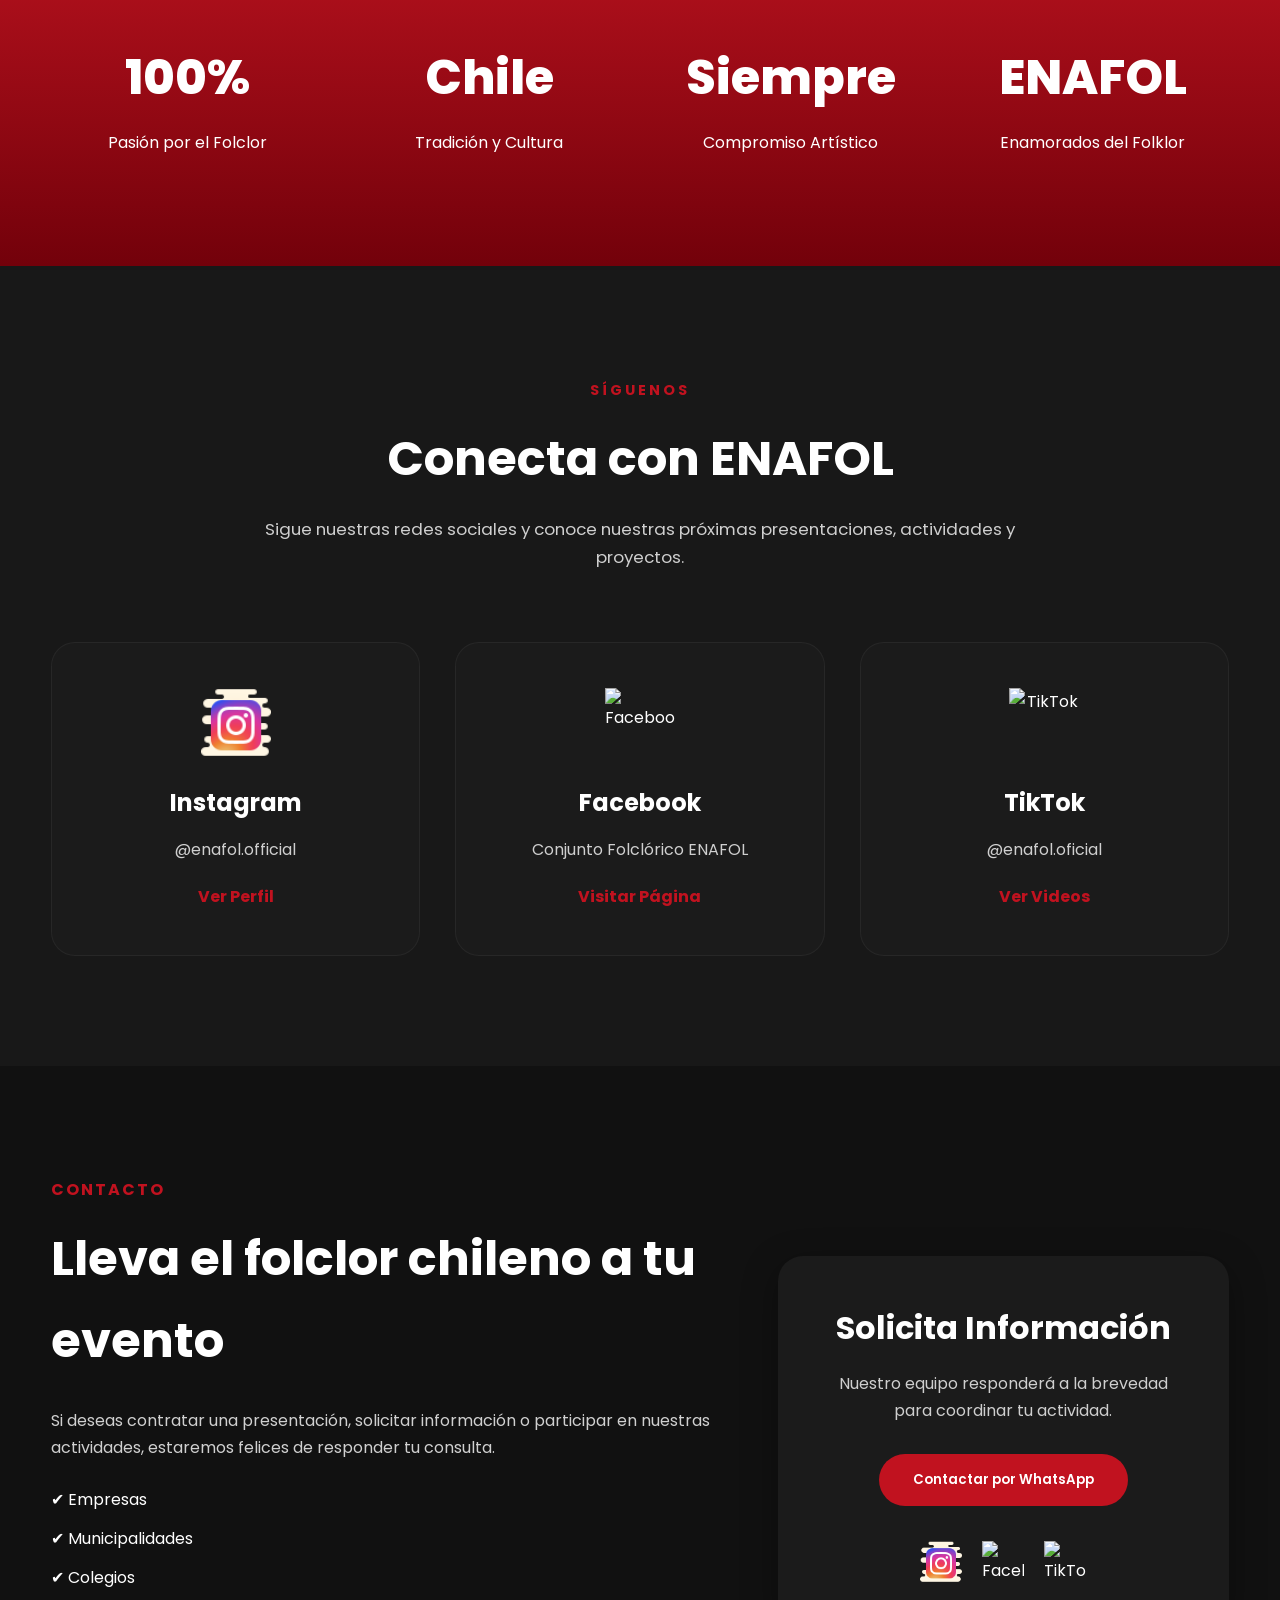
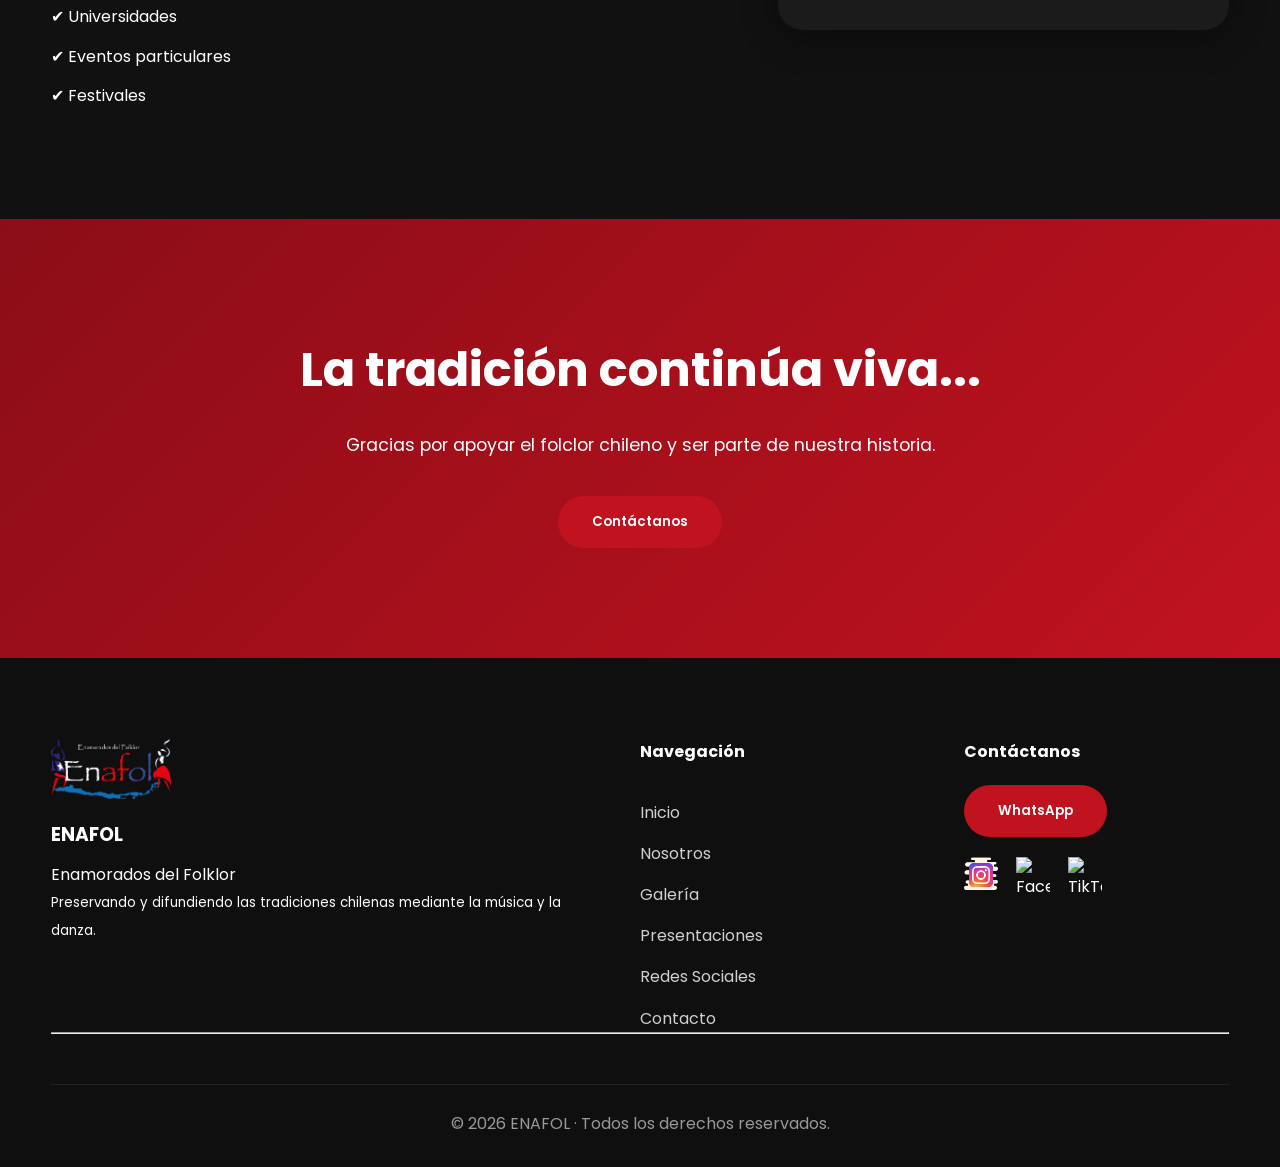
==== commit 85815a72: "Update index.html" ====
--- a/index.html
+++ b/index.html
@@ -172,7 +172,7 @@
                     <a href="https://www.facebook.com/conjuntofolcloricoEnafol"
                        target="_blank">
 
-                        <img src="assets/icons/facebook.png"
+                        <img src="assets/icons/facebook.svg"
                              alt="Facebook">
 
                         <span>Facebook</span>
@@ -182,7 +182,7 @@
                     <a href="https://www.tiktok.com/@enafol.oficial"
                        target="_blank">
 
-                        <img src="assets/icons/tiktok.png"
+                        <img src="assets/icons/tiktok.svg"
                              alt="TikTok">
 
                         <span>TikTok</span>
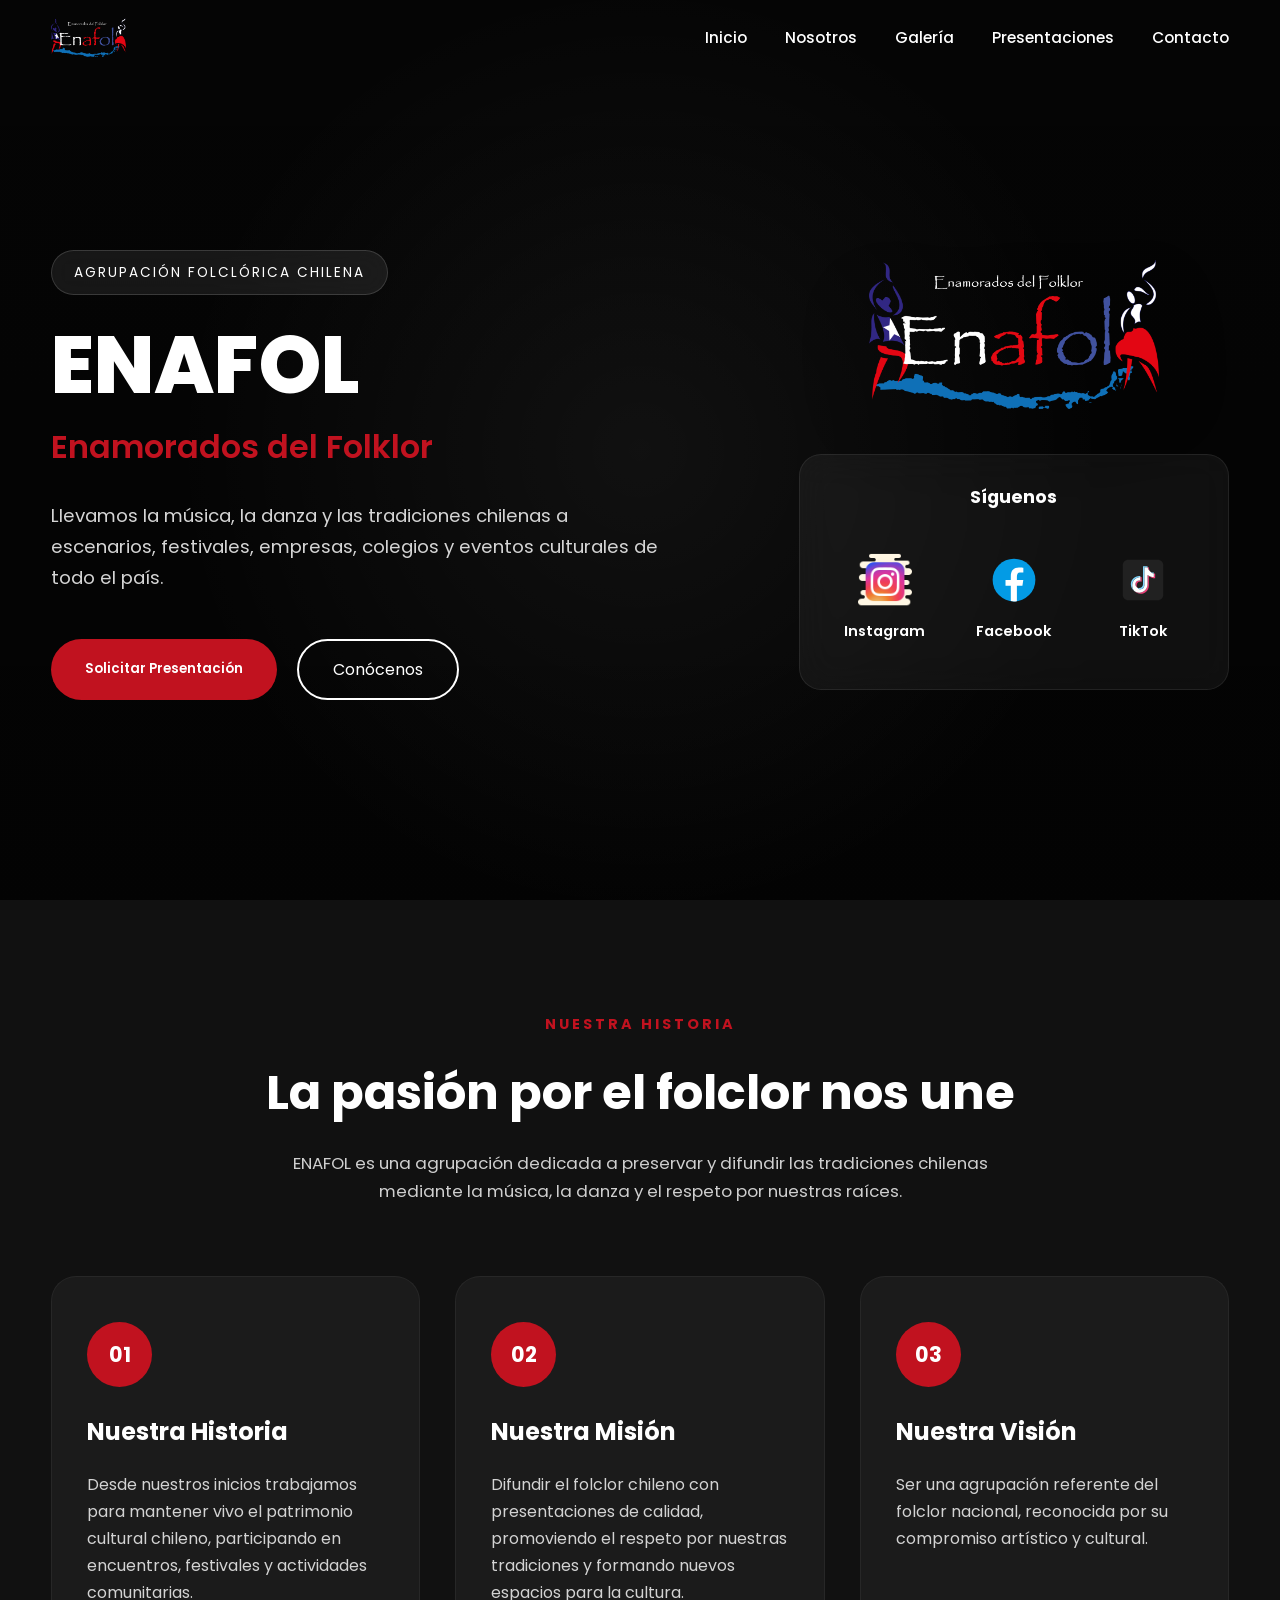
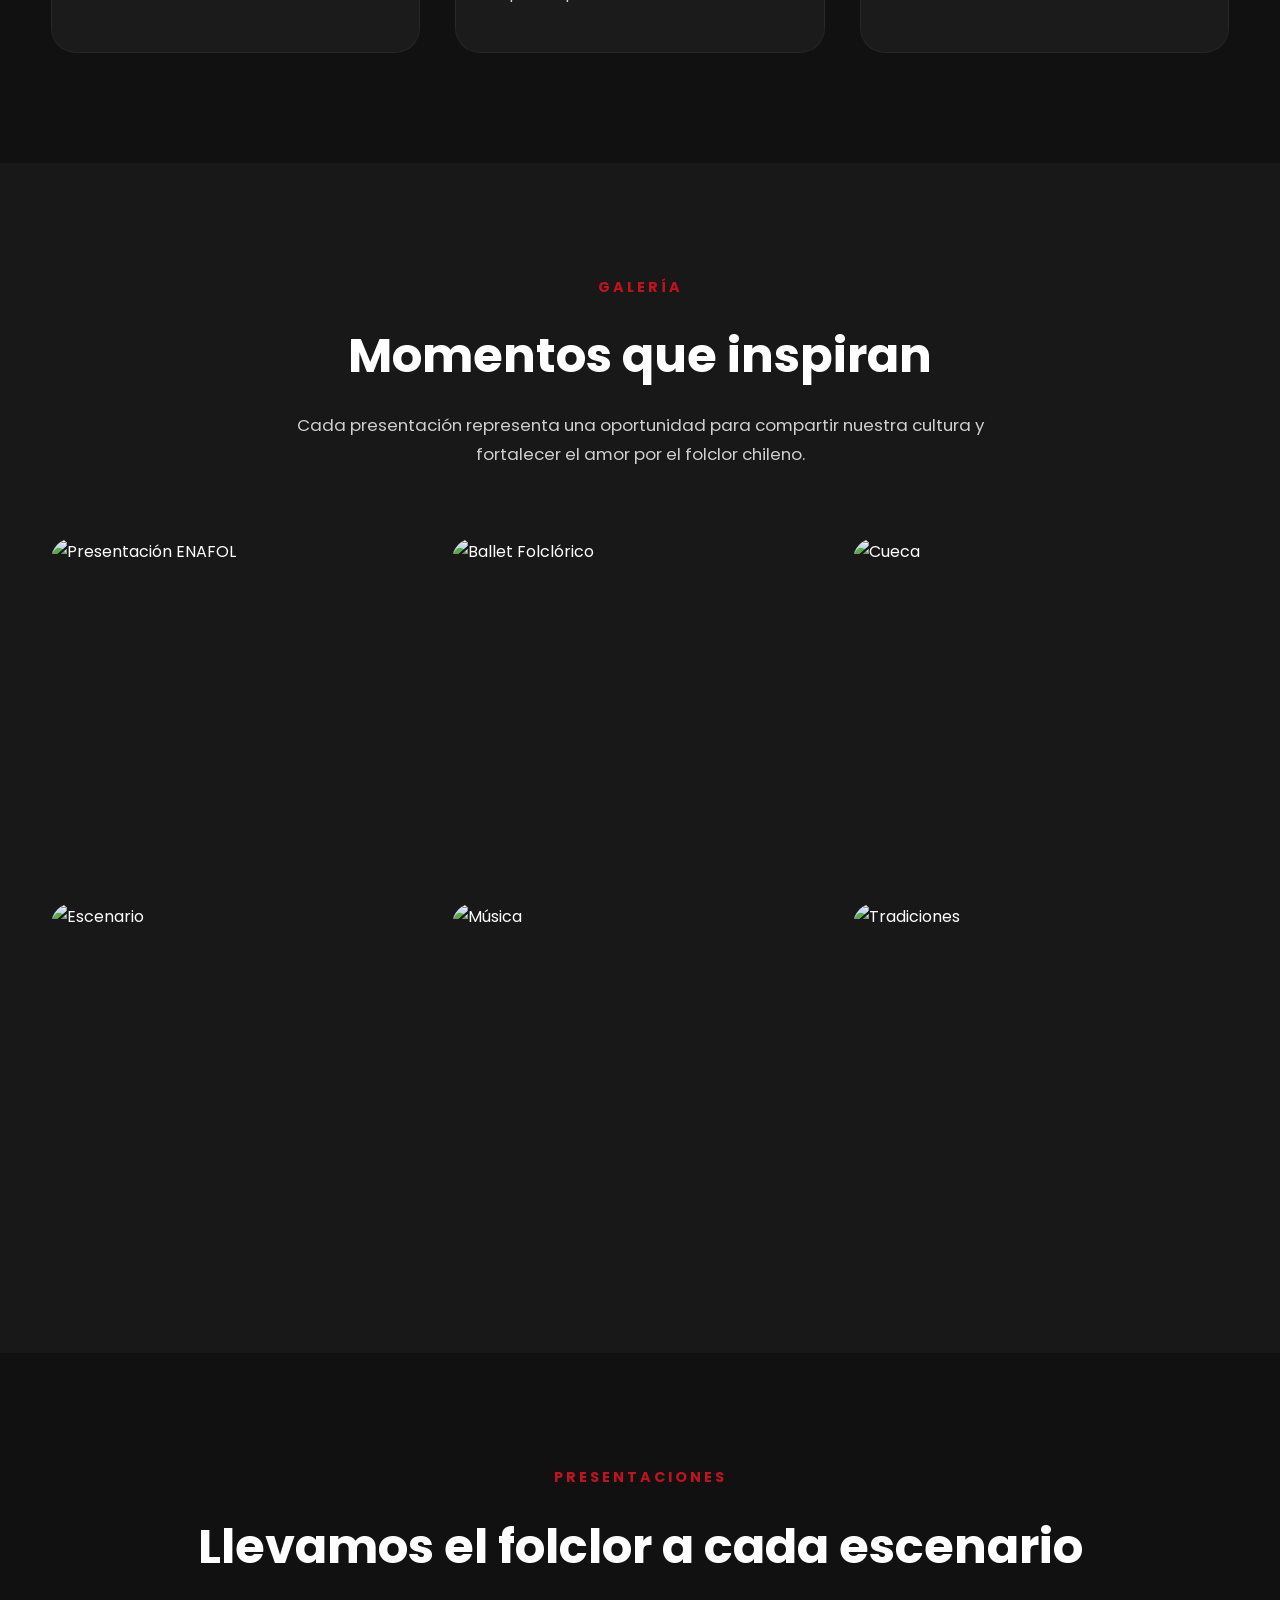
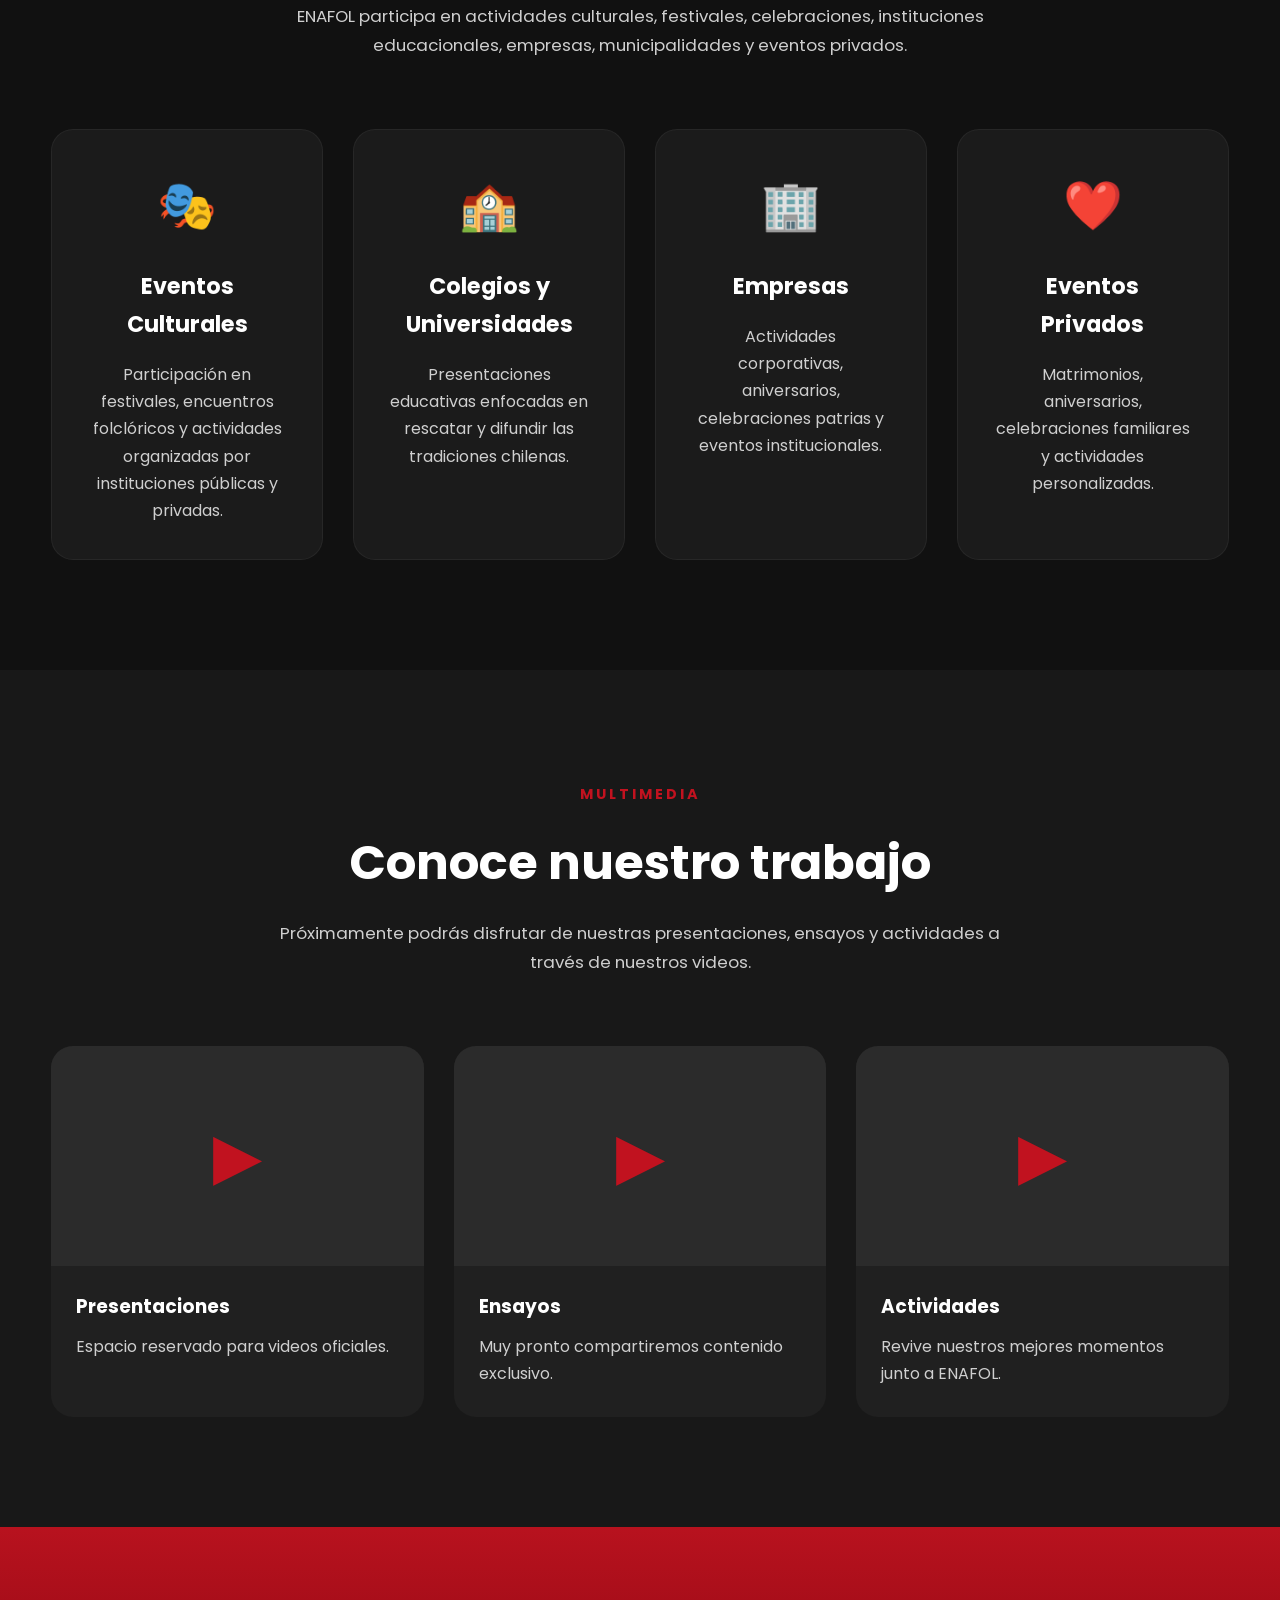
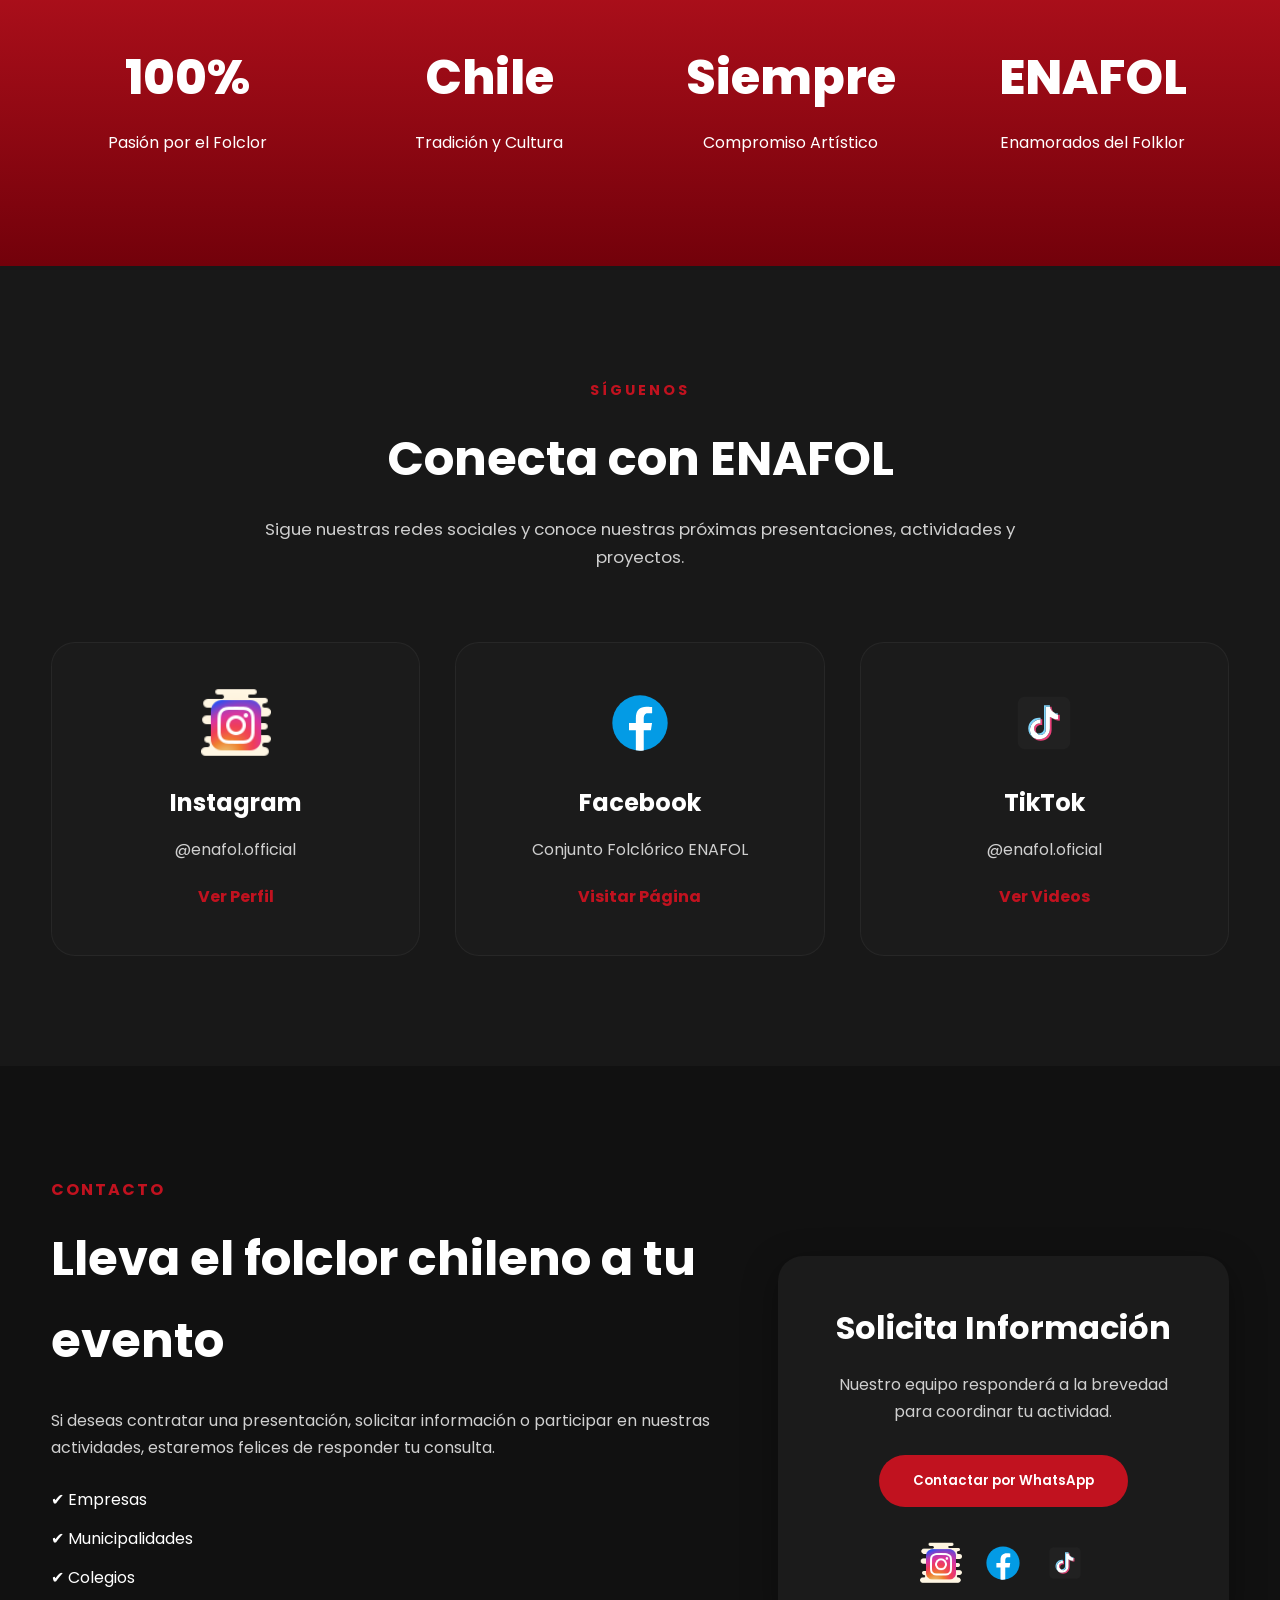
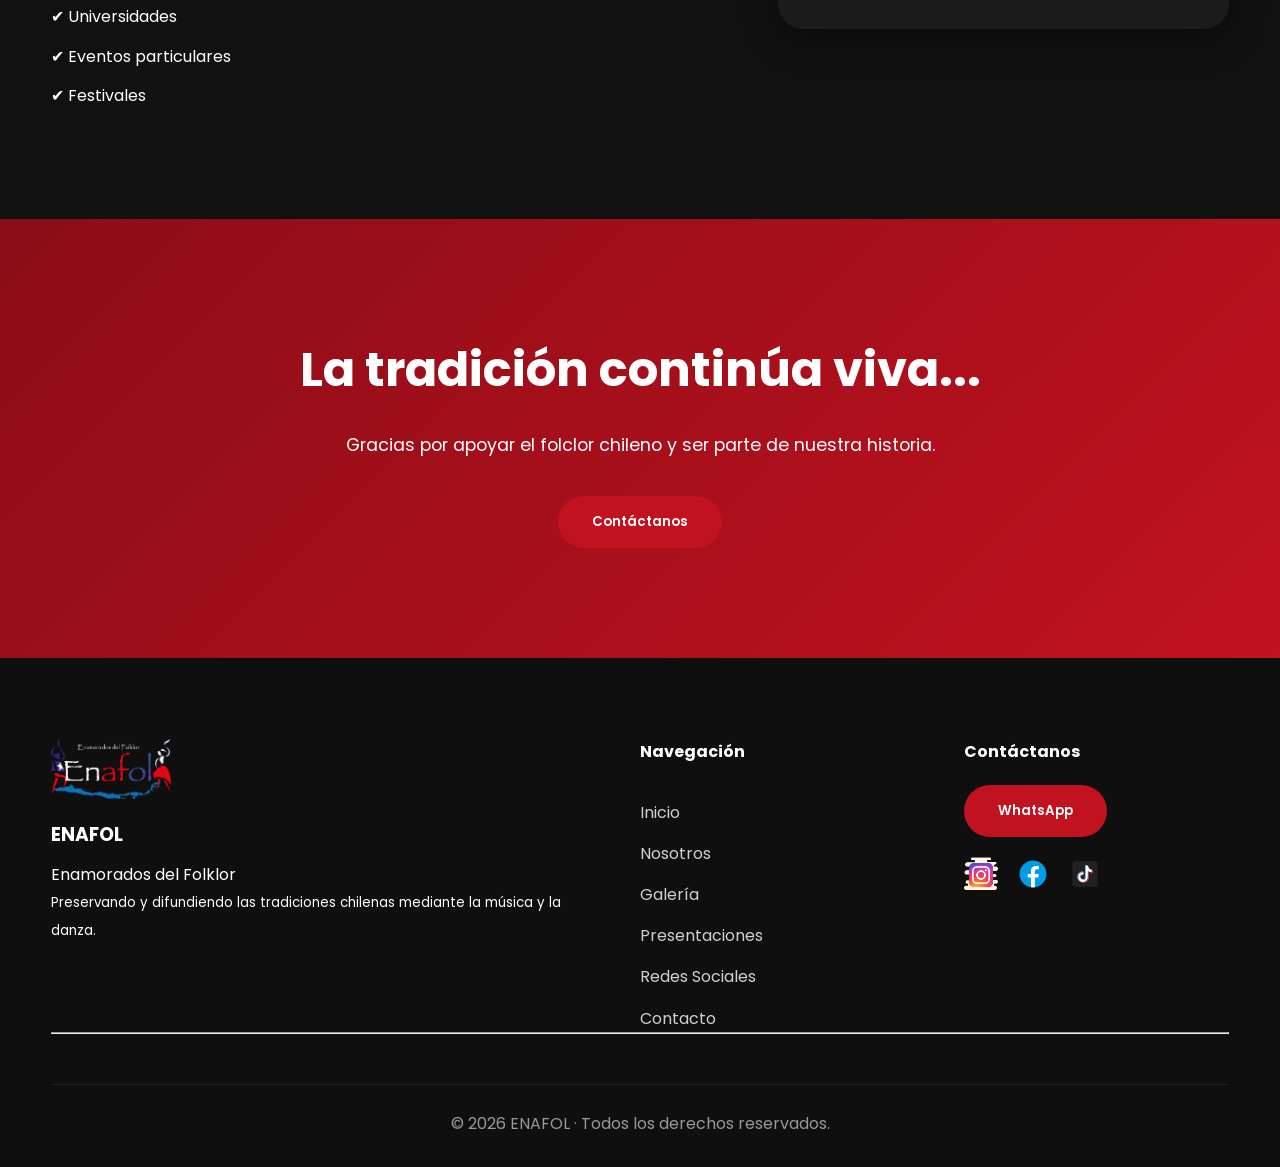
==== commit ee20b9b7: "Update index.html" ====
--- a/index.html
+++ b/index.html
@@ -757,7 +757,7 @@
                target="_blank"
                class="social-card facebook">
 
-                <img src="assets/icons/facebook.png"
+                <img src="assets/icons/facebook.svg"
                      alt="Facebook">
 
                 <h3>Facebook</h3>
@@ -772,7 +772,7 @@
                target="_blank"
                class="social-card tiktok">
 
-                <img src="assets/icons/tiktok.png"
+                <img src="assets/icons/tiktok.svg"
                      alt="TikTok">
 
                 <h3>TikTok</h3>
@@ -872,7 +872,7 @@
                     <a href="https://www.facebook.com/conjuntofolcloricoEnafol"
                        target="_blank">
 
-                        <img src="assets/icons/facebook.png"
+                        <img src="assets/icons/facebook.svg"
                              alt="Facebook">
 
                     </a>
@@ -880,7 +880,7 @@
                     <a href="https://www.tiktok.com/@enafol.oficial"
                        target="_blank">
 
-                        <img src="assets/icons/tiktok.png"
+                        <img src="assets/icons/tiktok.svg"
                              alt="TikTok">
 
                     </a>
@@ -998,7 +998,7 @@
                     <a href="https://www.facebook.com/conjuntofolcloricoEnafol"
                        target="_blank">
 
-                        <img src="assets/icons/facebook.png"
+                        <img src="assets/icons/facebook.svg"
                              alt="Facebook">
 
                     </a>
@@ -1006,7 +1006,7 @@
                     <a href="https://www.tiktok.com/@enafol.oficial"
                        target="_blank">
 
-                        <img src="assets/icons/tiktok.png"
+                        <img src="assets/icons/tiktok.svg"
                              alt="TikTok">
 
                     </a>
